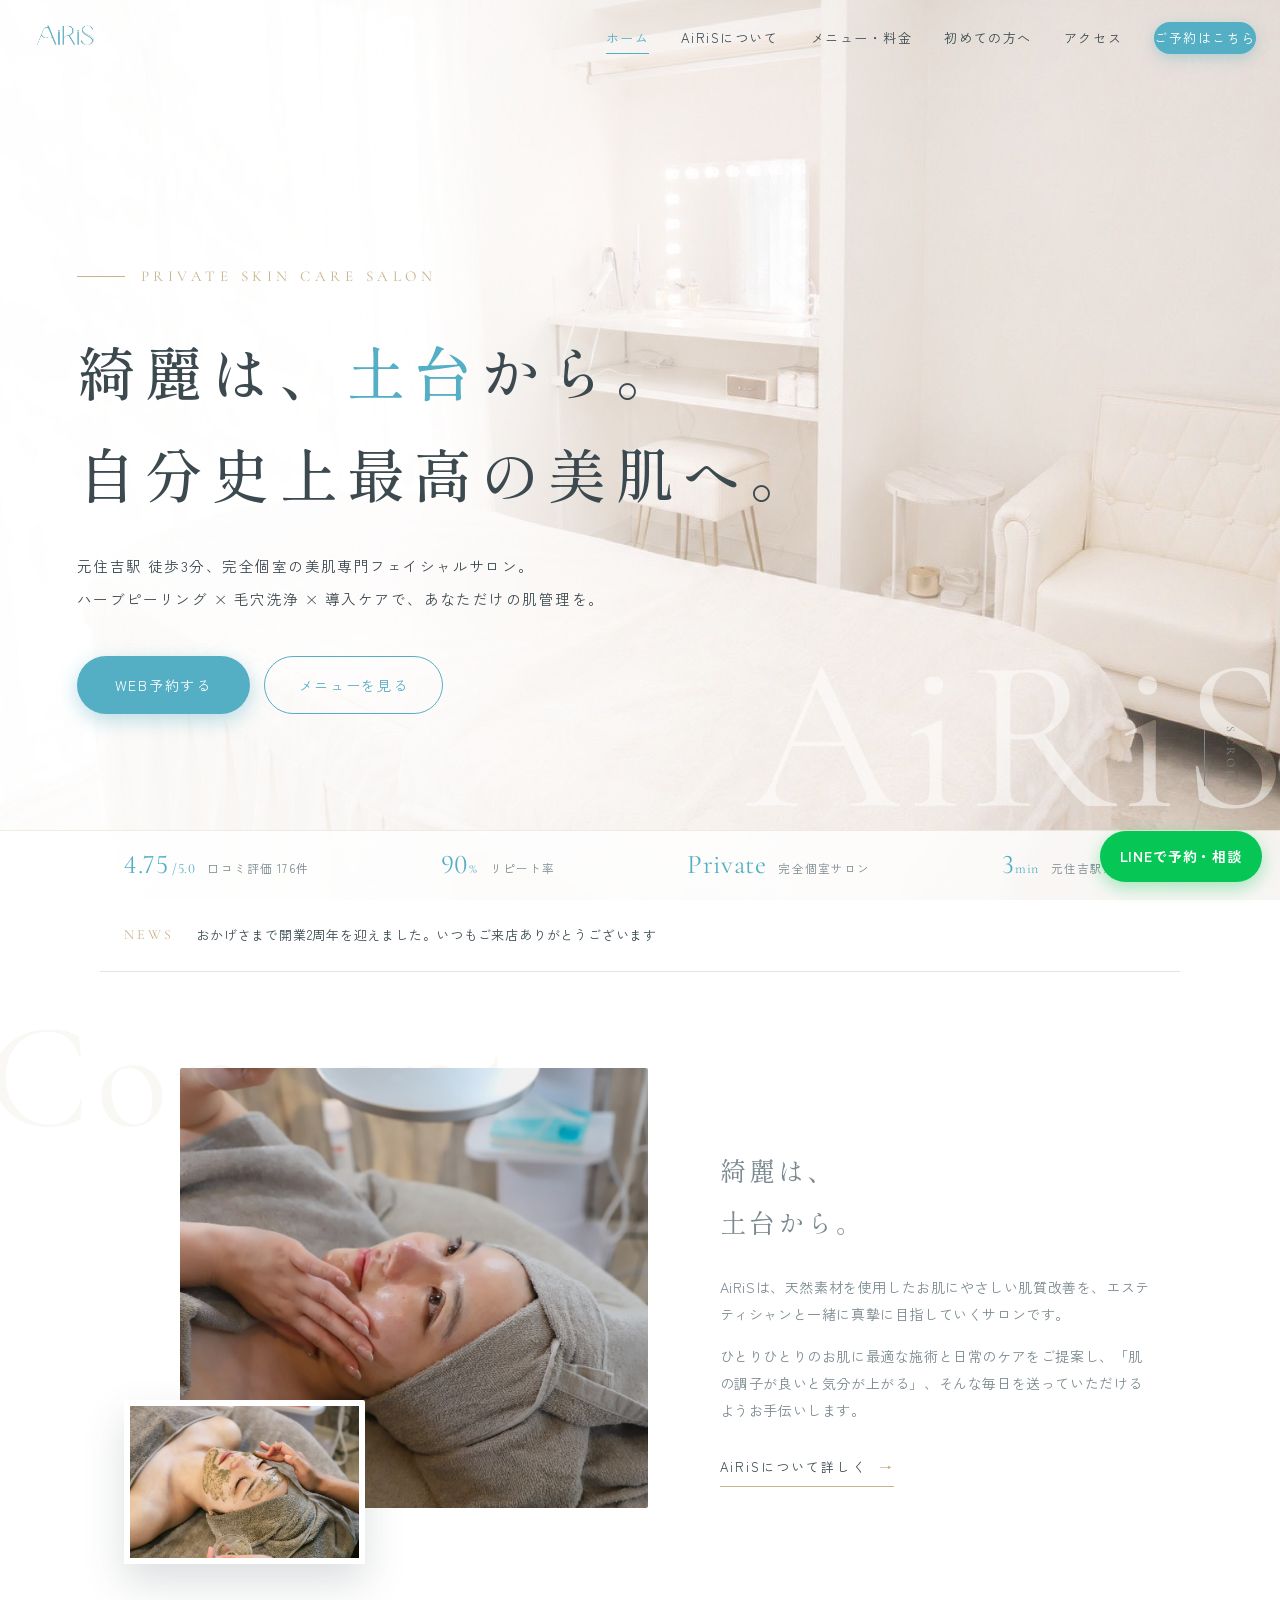
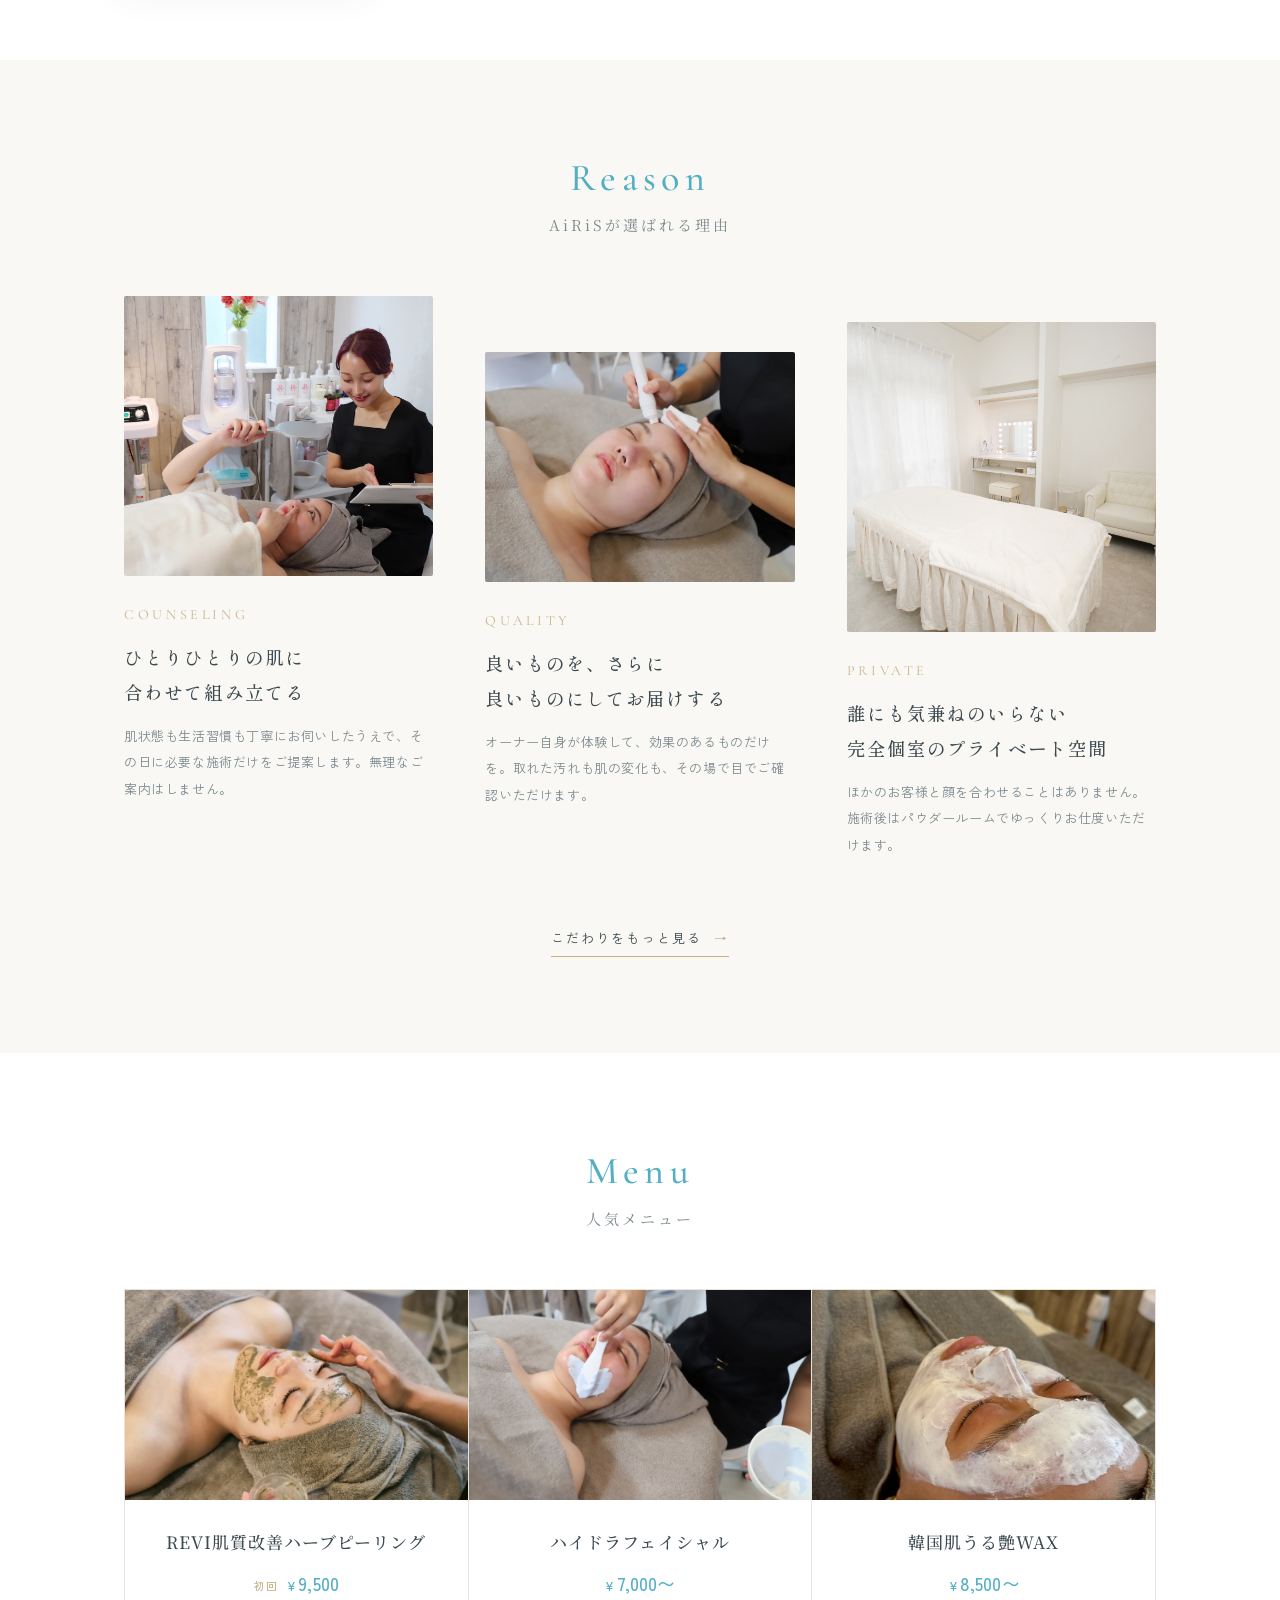
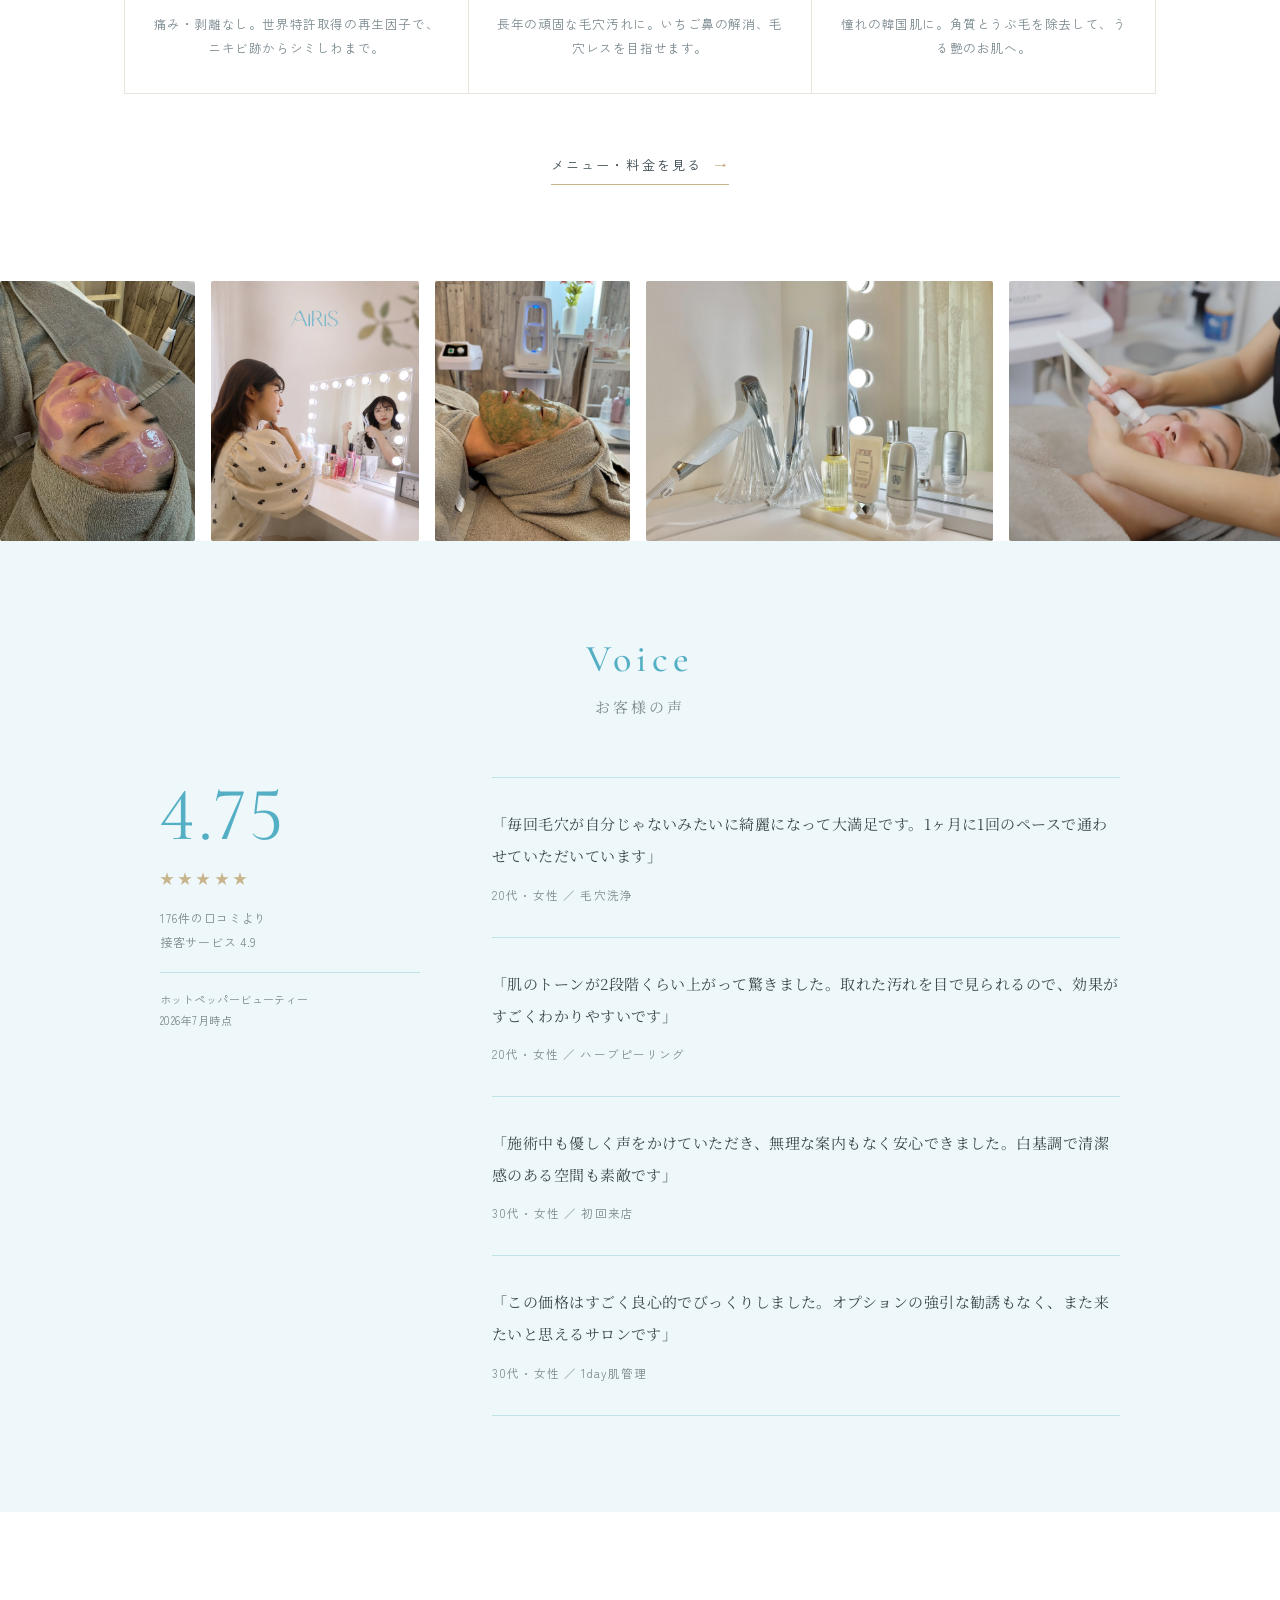
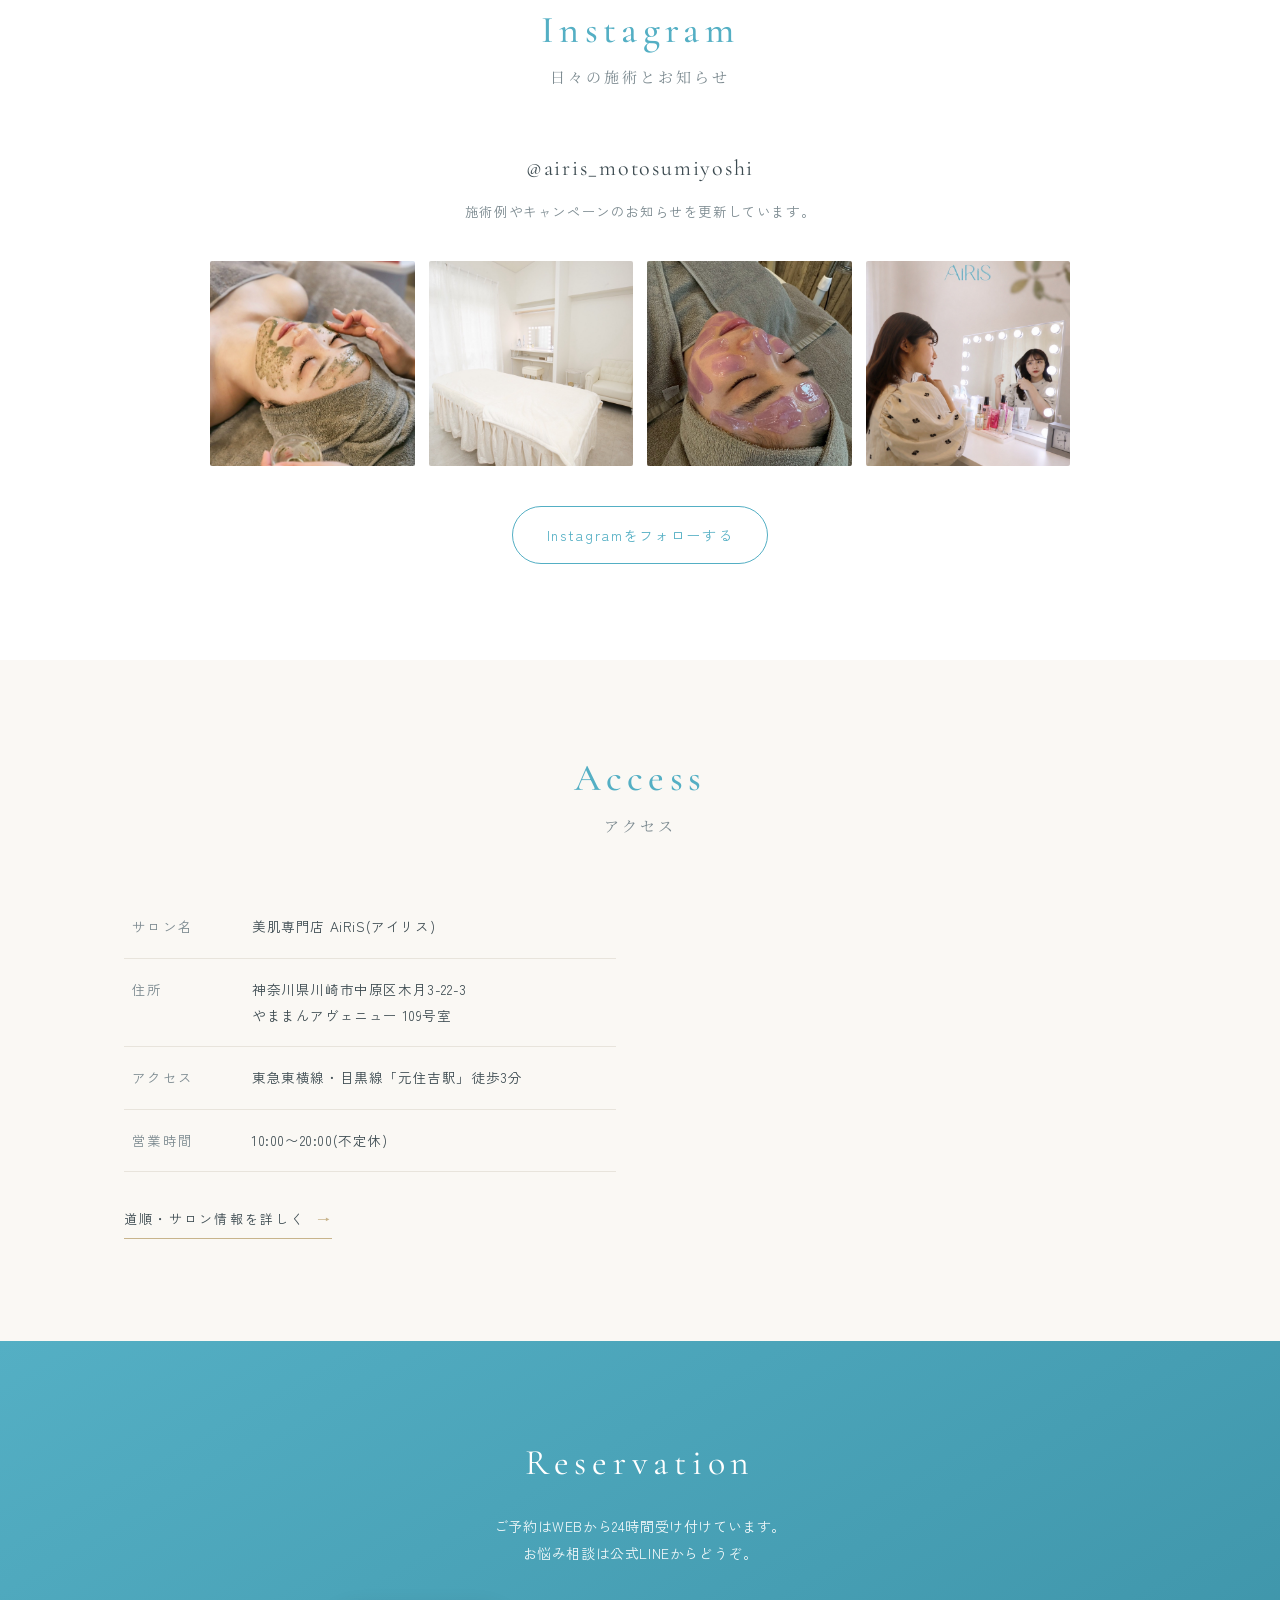
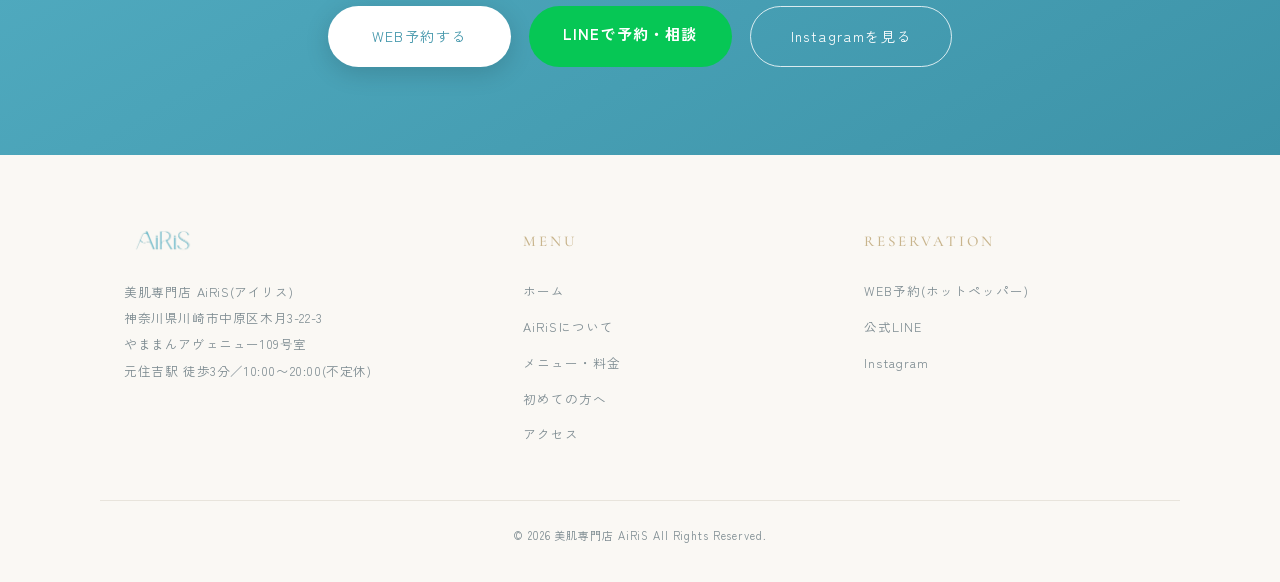
==== index.html @ 49a3a528 "スマホ表示を見やすく調整、Instagram導線とオーナー名を修正 - 悩み別メニューを開閉式にし、メニューページを9854→8130pxに短縮 - 施術の流れ・選ばれる理由を写真左＋文章右の横並びに" ====
<!DOCTYPE html>
<html lang="ja">
<head>
<meta charset="UTF-8">
<meta name="viewport" content="width=device-width, initial-scale=1.0">
<title>美肌専門店 AiRiS｜元住吉駅徒歩3分・完全個室のフェイシャルエステ</title>
<meta name="description" content="元住吉駅徒歩3分、完全個室の美肌専門フェイシャルエステサロンAiRiS(アイリス)。REVIハーブピーリング・毛穴洗浄・水光ピールで、自分史上最高の美肌へ。綺麗は土台から、天然素材でお肌にやさしい肌質改善を。">
<link rel="preconnect" href="https://fonts.googleapis.com">
<link rel="preconnect" href="https://fonts.gstatic.com" crossorigin>
<link href="https://fonts.googleapis.com/css2?family=Cormorant+Garamond:ital,wght@0,400;0,500;0,600;1,400&family=Noto+Serif+JP:wght@400;500;600&family=Shippori+Mincho+B1:wght@400;500;600&family=Zen+Kaku+Gothic+New:wght@400;500;700&display=swap" rel="stylesheet">
<link rel="stylesheet" href="assets/css/style.css">
<style>
/* ---------- トップ専用: ファーストビュー ---------- */
.hero{
  position:relative;height:100svh;min-height:640px;overflow:hidden;
  display:flex;align-items:center;padding:0;
}
.hero-bg{position:absolute;inset:0;z-index:-2;}
.hero-bg img{
  width:100%;height:100%;object-fit:cover;object-position:center 40%;
  animation:heroZoom 18s ease-out forwards;
}
@keyframes heroZoom{from{transform:scale(1.12);}to{transform:scale(1);}}
.hero-veil{
  position:absolute;inset:0;z-index:-1;
  background:linear-gradient(100deg,
    rgba(255,255,255,.94) 0%,
    rgba(255,255,255,.82) 34%,
    rgba(255,255,255,.35) 62%,
    rgba(255,255,255,.05) 100%);
}
.hero-watermark{
  position:absolute;right:-1%;bottom:6%;z-index:0;
  font-family:'Cormorant Garamond',serif;
  font-size:clamp(120px,17vw,250px);line-height:1;
  color:#fff;opacity:.5;letter-spacing:.02em;pointer-events:none;
  mix-blend-mode:overlay;
}
.hero-inner{
  position:relative;z-index:1;
  max-width:1280px;width:100%;margin:0 auto;padding:76px 6% 0;
}
.hero-label{
  display:flex;align-items:center;gap:16px;
  font-family:'Cormorant Garamond',serif;
  font-size:15px;letter-spacing:.3em;color:var(--gold);
  margin-bottom:30px;
}
.hero-label::before{content:"";width:48px;height:1px;background:var(--gold);}
.hero-catch{
  font-family:'Shippori Mincho B1',serif;
  font-size:clamp(34px,4.6vw,60px);
  font-weight:500;line-height:1.72;letter-spacing:.14em;
  color:var(--ink);
}
.sp-br{display:none;}
.sp-only{display:none;}
.hero-catch .accent{color:var(--primary);}
.hero-sub{
  margin-top:26px;font-size:14.5px;color:var(--ink);
  line-height:2.3;letter-spacing:.1em;
}
.hero-cta{margin-top:40px;display:flex;gap:14px;flex-wrap:wrap;}
.hero-foot{
  position:absolute;left:0;right:0;bottom:0;z-index:2;
  background:rgba(255,255,255,.82);backdrop-filter:blur(10px);
  border-top:1px solid rgba(200,180,140,.25);
}
.hero-foot-inner{
  max-width:1080px;margin:0 auto;padding:20px 24px;
  display:flex;justify-content:space-between;gap:12px;flex-wrap:wrap;
}
.hero-foot .item{display:flex;align-items:baseline;gap:12px;}
.hero-foot .num{
  font-family:'Cormorant Garamond',serif;
  font-size:27px;color:var(--primary);line-height:1;
  font-variant-numeric:lining-nums;font-feature-settings:"lnum" 1;
}
.hero-foot .num small{font-size:14px;}
.hero-foot .label{font-size:11.5px;color:var(--ink-light);letter-spacing:.1em;}
.scroll-sign{
  position:absolute;right:38px;bottom:110px;z-index:2;
  display:flex;flex-direction:column;align-items:center;gap:14px;
  font-family:'Cormorant Garamond',serif;font-size:12px;letter-spacing:.3em;
  color:var(--ink-light);writing-mode:vertical-rl;
}
.scroll-sign::after{
  content:"";width:1px;height:56px;background:var(--ink-light);
  animation:scrollLine 2s ease-in-out infinite;transform-origin:top;
}
@keyframes scrollLine{0%{transform:scaleY(0);}45%{transform:scaleY(1);}100%{transform:scaleY(1);opacity:0;}}

/* ---------- ニュース帯 ---------- */
.news-bar{padding:0;background:var(--white);}
.news-bar .inner{
  max-width:1080px;margin:0 auto;padding:22px 24px;
  display:flex;align-items:center;gap:22px;
  border-bottom:1px solid var(--line);
}
.news-bar .tag{
  font-family:'Cormorant Garamond',serif;
  color:var(--gold);letter-spacing:.22em;font-size:14px;white-space:nowrap;
}
.news-bar a{font-size:13px;color:var(--ink);letter-spacing:.06em;}
.news-bar a:hover{color:var(--primary);}

/* ---------- コンセプトダイジェスト ---------- */
.concept-top{background:var(--white);position:relative;overflow:hidden;}
.concept-top::before{
  content:"Concept";
  font-family:'Cormorant Garamond',serif;
  position:absolute;left:-1%;top:30px;font-size:150px;line-height:1;
  color:var(--cream);z-index:0;letter-spacing:.04em;
}
.concept-grid{
  position:relative;z-index:1;
  display:grid;grid-template-columns:6fr 5fr;gap:72px;align-items:center;
}
.concept-imgs{position:relative;padding:0 0 56px 56px;}
.concept-imgs .img-main{border-radius:2px;overflow:hidden;}
.concept-imgs .img-main img{width:100%;height:440px;object-fit:cover;}
.concept-imgs .img-sub{
  position:absolute;left:0;bottom:0;width:46%;
  border:6px solid #fff;border-radius:2px;overflow:hidden;
  box-shadow:0 18px 40px rgba(60,74,80,.18);
}
.concept-copy .lead{
  font-family:'Shippori Mincho B1',serif;
  font-size:26px;line-height:2;letter-spacing:.12em;margin-bottom:26px;
}
.concept-copy p{color:var(--ink-light);font-size:14px;margin-bottom:16px;}
.concept-copy .more-link{margin-top:16px;}

/* ---------- 選ばれる理由 — 3枚並びをやめ、高さをずらした紙面に ---------- */
.reason-top{background:var(--cream);}
.reason-cols{display:grid;grid-template-columns:repeat(3,1fr);gap:52px;align-items:start;}
.reason-col:nth-child(2){margin-top:56px;}
.reason-col:nth-child(3){margin-top:26px;}
.reason-col .ph{overflow:hidden;border-radius:2px;margin-bottom:26px;}
.reason-col .ph img{width:100%;height:280px;object-fit:cover;transition:transform .9s;}
.reason-col:nth-child(2) .ph img{height:230px;}
.reason-col:nth-child(3) .ph img{height:310px;}
.reason-col:hover .ph img{transform:scale(1.05);}
.reason-col .no{
  font-family:'Cormorant Garamond',serif;
  font-size:14px;letter-spacing:.26em;color:var(--gold);display:block;margin-bottom:12px;
}
.reason-col h3{
  font-family:'Shippori Mincho B1',serif;
  font-size:18.5px;font-weight:500;letter-spacing:.06em;line-height:1.85;margin-bottom:14px;
}
.reason-col p{font-size:13px;color:var(--ink-light);line-height:2.05;}
.reason-more{text-align:center;margin-top:64px;}

/* ---------- メニューダイジェスト ---------- */
.menu-top{background:var(--white);}
.menu-cols{display:grid;grid-template-columns:repeat(3,1fr);gap:1px;background:var(--line);border:1px solid var(--line);}
.menu-col{background:#fff;padding:0 0 34px;text-align:center;transition:background .4s;}
.menu-col:hover{background:var(--cream);}
.menu-col .ph{height:210px;overflow:hidden;margin-bottom:26px;}
.menu-col .ph img{width:100%;height:100%;object-fit:cover;transition:transform .8s;}
.menu-col:hover .ph img{transform:scale(1.05);}
.menu-col h3{
  font-family:'Noto Serif JP',serif;font-size:17px;font-weight:500;letter-spacing:.06em;
}
/* 価格は等幅数字の本文書体で。Cormorantは数字が古典様式で読みにくい */
.menu-col .price{
  font-family:'Zen Kaku Gothic New',sans-serif;
  font-variant-numeric:tabular-nums;font-feature-settings:"tnum" 1;
  color:var(--primary);font-size:18px;font-weight:500;
  letter-spacing:.01em;margin:7px 0 12px;
}
.menu-col .price .yen{font-size:.7em;margin-right:1px;}
.menu-col .price .tag{
  font-family:'Zen Kaku Gothic New',sans-serif;
  font-size:10.5px;color:var(--gold);letter-spacing:.12em;
  margin-right:8px;vertical-align:1px;
}
.menu-col p{font-size:12.5px;color:var(--ink-light);padding:0 26px;line-height:1.9;}
.menu-more{text-align:center;margin-top:56px;}

/* ---------- お客様の声 — カードを並べず、評価と声を一体の紙面に ---------- */
.voice{background:var(--primary-pale);}
.voice-inner{
  max-width:960px;margin:0 auto;
  display:grid;grid-template-columns:260px 1fr;gap:72px;align-items:start;
}
.voice-score{position:sticky;top:110px;}
.voice-score .num{
  font-family:'Cormorant Garamond',serif;
  font-variant-numeric:lining-nums;font-feature-settings:"lnum" 1;
  font-size:76px;line-height:1;color:var(--primary);letter-spacing:.02em;
}
.voice-score .stars{color:var(--gold);font-size:14px;letter-spacing:.3em;margin:12px 0 14px;}
.voice-score .cnt{font-size:12px;color:var(--ink-light);line-height:2;letter-spacing:.06em;}
.voice-score .src{
  font-size:11px;color:var(--ink-light);margin-top:18px;padding-top:16px;
  border-top:1px solid rgba(84,175,196,.3);letter-spacing:.04em;line-height:1.9;
}
.voice-list{border-top:1px solid rgba(84,175,196,.28);}
.voice-item{padding:30px 0;border-bottom:1px solid rgba(84,175,196,.28);}
.voice-item p{
  font-family:'Noto Serif JP',serif;
  font-size:15px;line-height:2.15;letter-spacing:.03em;
}
.voice-item p::before{content:"「";}
.voice-item p::after{content:"」";}
.voice-item .who{
  margin-top:12px;font-size:11.5px;color:var(--ink-light);letter-spacing:.1em;
}

/* ---------- Instagram ---------- */
.insta{background:var(--white);text-align:center;}
.insta .handle{
  font-family:'Cormorant Garamond',serif;
  font-size:22px;letter-spacing:.08em;color:var(--ink);margin-bottom:10px;
}
.insta p{font-size:13.5px;color:var(--ink-light);margin-bottom:36px;}
.insta-grid{
  display:grid;grid-template-columns:repeat(4,1fr);gap:14px;
  max-width:860px;margin:0 auto 40px;
}
.insta-grid a{overflow:hidden;border-radius:2px;display:block;}
.insta-grid img{width:100%;aspect-ratio:1;object-fit:cover;transition:transform .6s,opacity .4s;}
.insta-grid a:hover img{transform:scale(1.06);opacity:.85;}

/* ---------- アクセス簡易 ---------- */
.access-top{background:var(--cream);}
.access-grid{display:grid;grid-template-columns:1fr 1fr;gap:48px;align-items:stretch;}
.access-map{min-height:340px;border-radius:2px;overflow:hidden;}
.access-map iframe{width:100%;height:100%;border:0;min-height:340px;}

@media(max-width:900px){
  .hero{min-height:600px;}
  .hero-inner{padding:90px 22px 0;}
  .sp-br{display:inline;}
  .sp-only{display:inline;}
  .pc-only{display:none;}
  .hero-label{
    font-size:10px;letter-spacing:.18em;gap:10px;margin-bottom:22px;
  }
  .hero-label::before{width:26px;}
  .hero-catch{font-size:26px;letter-spacing:.07em;line-height:1.9;}
  .hero-sub{font-size:12.5px;line-height:2.05;margin-top:20px;letter-spacing:.02em;}
  .hero-cta{margin-top:30px;gap:10px;}
  .hero-cta .btn-main,.hero-cta .btn-ghost{padding:13px 24px;font-size:12.5px;}
  .hero-watermark{font-size:86px;bottom:15%;opacity:.34;}
  .scroll-sign{display:none;}
  /* 実績バーは2×2グリッドで整列させる */
  .hero-foot-inner{
    display:grid;grid-template-columns:1fr 1fr;gap:10px 12px;padding:16px 22px;
  }
  .hero-foot .item{gap:8px;}
  .hero-foot .num{font-size:19px;}
  .hero-foot .num small{font-size:11px;}
  .hero-foot .label{font-size:10px;letter-spacing:.06em;}
  .news-bar .inner{padding:18px 22px;gap:14px;flex-wrap:wrap;}
  .news-bar .tag{font-size:12px;letter-spacing:.16em;}
  .news-bar a{font-size:12.5px;line-height:1.9;}
  .concept-top::before{font-size:96px;top:14px;}
  .concept-grid{grid-template-columns:1fr;gap:26px;}
  .concept-imgs{padding:0 0 30px 30px;}
  .concept-imgs .img-main img{height:50vw;min-height:195px;}
  .concept-copy .lead{font-size:22px;line-height:1.9;margin-bottom:16px;}
  .concept-copy .lead br{display:none;}
  /* 選ばれる理由は写真を左に添えた横並びにして、3つを一望できるようにする */
  .reason-cols{grid-template-columns:1fr;gap:22px;}
  .reason-col:nth-child(2),.reason-col:nth-child(3){margin-top:0;}
  .reason-col{
    display:grid;grid-template-columns:120px 1fr;
    column-gap:16px;row-gap:0;align-items:start;
  }
  .reason-col .ph{grid-column:1;grid-row:1 / span 3;margin-bottom:0;}
  .reason-col .no{grid-column:2;grid-row:1;margin-bottom:6px;font-size:12px;}
  .reason-col h3{grid-column:2;grid-row:2;font-size:16.5px;line-height:1.7;margin-bottom:8px;}
  .reason-col h3 br{display:none;}
  .reason-col p{grid-column:2;grid-row:3;font-size:12.5px;line-height:1.9;}
  .reason-col .ph img,
  .reason-col:nth-child(2) .ph img,
  .reason-col:nth-child(3) .ph img{height:150px;min-height:0;}
  .reason-more{margin-top:32px;}
  /* 口コミ — 評価を上に置き、声を下に流す */
  .voice-inner{grid-template-columns:1fr;gap:22px;}
  .voice-score{position:static;display:flex;align-items:baseline;gap:16px;flex-wrap:wrap;}
  .voice-score .num{font-size:52px;}
  .voice-score .stars{margin:0;font-size:12px;letter-spacing:.24em;}
  .voice-score .cnt{font-size:11.5px;line-height:1.9;}
  .voice-score .cnt br{display:none;}
  .voice-score .src{
    border-top:none;padding-top:0;margin-top:0;width:100%;font-size:10.5px;
  }
  .voice-score .src br{display:none;}
  .voice-item{padding:18px 0;}
  .voice-item p{font-size:13.5px;line-height:1.9;}
  /* メニューは横スワイプで3枚見せる */
  .menu-cols{
    display:flex;gap:12px;background:none;border:none;
    overflow-x:auto;scroll-snap-type:x mandatory;
    padding-bottom:8px;margin:0 -22px;padding-left:22px;padding-right:22px;
    -webkit-overflow-scrolling:touch;
  }
  .menu-cols::-webkit-scrollbar{display:none;}
  .menu-col{
    flex:0 0 76%;scroll-snap-align:center;
    border:1px solid var(--line);padding-bottom:28px;
  }
  .menu-col .ph{height:180px;margin-bottom:20px;}
  .menu-col p{padding:0 20px;}
  .menu-more{margin-top:40px;}
  .insta-grid{grid-template-columns:repeat(2,1fr);gap:10px;}
  .insta .handle{font-size:18px;}
  .insta p{font-size:12.5px;margin-bottom:28px;}
  .voice-item{padding:30px 24px;}
  .voice-item p{font-size:13px;}
  .access-grid{grid-template-columns:1fr;gap:32px;}
  .access-map,.access-map iframe{min-height:280px;}
}

/* ---------- イントロアニメーション(水滴×波紋・初回のみ) ---------- */
#airis-intro{
  position:fixed;inset:0;z-index:9999;
  display:grid;place-items:center;overflow:hidden;
  background:radial-gradient(circle at 50% 42%,
    #ffffff 0%, #fbfdfe 45%, #eef7f9 78%, #e4f2f5 100%);
  animation:airisIntroOut .6s ease 2.45s forwards;
}
#airis-intro > *{grid-area:1/1;}
@keyframes airisIntroOut{
  to{opacity:0;visibility:hidden;pointer-events:none;}
}

/* 一滴の水(上から落下→着水でつぶれて消える) */
.airis-drop{
  width:20px;height:24px;border-radius:50%;
  background:radial-gradient(circle at 34% 28%,
    rgba(255,255,255,.95) 0%, rgba(196,231,238,.95) 30%,
    rgba(84,175,196,.85) 68%, rgba(61,147,168,.95) 100%);
  box-shadow:0 4px 14px rgba(84,175,196,.35),
    inset 0 -3px 5px rgba(255,255,255,.45),
    inset 2px 3px 4px rgba(255,255,255,.6);
  animation:
    airisDropFall .7s cubic-bezier(.5,.05,.75,.4) .15s both,
    airisDropLand .22s ease-out .85s forwards;
}
@keyframes airisDropFall{
  from{transform:translateY(-46vh) scale(.72,1.28);opacity:0;}
  18%{opacity:1;}
  to{transform:translateY(0) scale(.9,1.08);opacity:1;}
}
@keyframes airisDropLand{
  from{transform:translateY(0) scale(.9,1.08);opacity:1;}
  to{transform:translateY(3px) scale(2,.22);opacity:0;}
}

/* 着水の瞬間の光 */
.airis-splash{
  width:110px;height:42px;border-radius:50%;
  background:radial-gradient(closest-side,
    rgba(255,255,255,.95) 0%, rgba(140,205,219,.55) 45%, rgba(84,175,196,0) 75%);
  opacity:0;
  animation:airisSplash .6s ease-out .85s both;
}
@keyframes airisSplash{
  0%{transform:scale(.25);opacity:0;}
  12%{opacity:.95;}
  100%{transform:scale(1.9);opacity:0;}
}

/* 波紋(同心円が時間差で外側へ) */
.airis-ripple{
  width:min(74vmin,540px);height:min(74vmin,540px);
  border-radius:50%;border:1.5px solid rgba(84,175,196,.55);
  opacity:0;
  animation:airisRipple 1.5s cubic-bezier(.16,.84,.44,1) .85s both;
}
.airis-ripple.r2{animation-delay:1.02s;border-color:rgba(84,175,196,.35);}
.airis-ripple.r3{animation-delay:1.2s;border-color:rgba(200,180,140,.5);}
.airis-ripple.r4{animation-delay:1.38s;border-color:rgba(84,175,196,.25);animation-duration:1.4s;}
@keyframes airisRipple{
  0%{transform:scale(.05);opacity:0;}
  8%{opacity:.9;}
  100%{transform:scale(1);opacity:0;}
}

/* ロゴのフェードイン */
.airis-intro-logo{
  width:clamp(150px,20vw,200px);height:auto;
  opacity:0;
  animation:airisLogoIn .85s ease-out 1.35s both;
}
@keyframes airisLogoIn{
  from{opacity:0;transform:translateY(10px) scale(.97);filter:blur(6px);}
  to{opacity:1;transform:translateY(0) scale(1);filter:blur(0);}
}

@media(max-width:900px){
  .airis-intro-logo{width:148px;}
  .airis-ripple{width:min(84vmin,420px);height:min(84vmin,420px);}
}

/* モーション低減設定のユーザーにはイントロを出さない */

</style>
</head>
<body>

<!-- イントロアニメーション(初回のみ・sessionStorageで制御) -->
<div id="airis-intro" aria-hidden="true">
  <span class="airis-drop"></span>
  <span class="airis-splash"></span>
  <span class="airis-ripple r1"></span>
  <span class="airis-ripple r2"></span>
  <span class="airis-ripple r3"></span>
  <span class="airis-ripple r4"></span>
  <img class="airis-intro-logo" src="assets/img/logo.png" alt="">
</div>
<script>
/* 2回目以降は描画前に即非表示(チラつき防止のため同期実行) */
(function(){
  try{
    if(sessionStorage.getItem('airis_intro_done')){
      document.getElementById('airis-intro').style.display='none';
    } else {
      sessionStorage.setItem('airis_intro_done','1');
    }
  }catch(e){}
})();
</script>

<header id="header" class="transparent">
  <div class="header-inner">
    <a href="index.html" class="header-logo"><img src="assets/img/logo.png" alt="美肌専門店 AiRiS"></a>
    <nav class="pc-nav">
      <a href="index.html" class="current">ホーム</a>
      <a href="about.html">AiRiSについて</a>
      <a href="menu.html">メニュー・料金</a>
      <a href="guide.html">初めての方へ</a>
      <a href="access.html">アクセス</a>
      <a class="btn-reserve" href="https://beauty.hotpepper.jp/kr/slnH000710350/" target="_blank" rel="noopener">ご予約はこちら</a>
    </nav>
    <button class="menu-toggle" id="menuToggle" aria-label="メニュー">
      <span></span><span></span><span></span>
    </button>
  </div>
</header>
<nav class="sp-nav" id="spNav">
  <a href="index.html">ホーム</a>
  <a href="about.html">AiRiSについて</a>
  <a href="menu.html">メニュー・料金</a>
  <a href="guide.html">初めての方へ</a>
  <a href="access.html">アクセス</a>
  <a href="https://beauty.hotpepper.jp/kr/slnH000710350/" target="_blank" rel="noopener">ご予約はこちら</a>
</nav>

<!-- ファーストビュー -->
<div class="hero">
  <div class="hero-bg"><img src="assets/img/hero_room.jpg" alt="AiRiSの完全個室の施術ルーム"></div>
  <div class="hero-veil"></div>
  <div class="hero-watermark">AiRiS</div>
  <div class="hero-inner">
    <div class="hero-label">PRIVATE SKIN CARE SALON</div>
    <h1 class="hero-catch">綺麗は、<span class="accent">土台</span>から。<br>自分史上最高の美肌へ。</h1>
    <p class="hero-sub">
      <span class="pc-only">元住吉駅 徒歩3分、完全個室の美肌専門フェイシャルサロン。<br>
      ハーブピーリング × 毛穴洗浄 × 導入ケアで、あなただけの肌管理を。</span>
      <span class="sp-only">元住吉駅 徒歩3分、完全個室の<br>美肌専門フェイシャルサロン。<br>
      あなただけの、オーダーメイド肌管理を。</span>
    </p>
    <div class="hero-cta">
      <a class="btn-main" href="https://beauty.hotpepper.jp/kr/slnH000710350/" target="_blank" rel="noopener">WEB予約する</a>
      <a class="btn-ghost" href="menu.html">メニューを見る</a>
    </div>
  </div>
  <div class="scroll-sign">SCROLL</div>
  <div class="hero-foot">
    <div class="hero-foot-inner">
      <div class="item"><span class="num">4.75<small> /5.0</small></span><span class="label">口コミ評価 176件</span></div>
      <div class="item"><span class="num">90<small>%</small></span><span class="label">リピート率</span></div>
      <div class="item"><span class="num en">Private</span><span class="label">完全個室サロン</span></div>
      <div class="item"><span class="num">3<small>min</small></span><span class="label">元住吉駅から徒歩</span></div>
    </div>
  </div>
</div>

<!-- ニュース帯 -->
<div class="news-bar">
  <div class="inner fade">
    <span class="tag">NEWS</span>
    <a href="https://beauty.hotpepper.jp/kr/slnH000710350/" target="_blank" rel="noopener">おかげさまで開業2周年を迎えました。いつもご来店ありがとうございます</a>
  </div>
</div>

<!-- コンセプト -->
<section class="concept-top" id="concept">
  <div class="wrap">
    <div class="concept-grid">
      <div class="concept-imgs fade">
        <div class="img-main"><img src="assets/img/hand_care.jpg" alt="丁寧なフェイシャルトリートメント"></div>
        <div class="img-sub"><img src="assets/img/herb_peeling.jpg" alt="ハーブピーリング施術"></div>
      </div>
      <div class="concept-copy fade">
        <p class="lead">綺麗は、<br>土台から。</p>
        <p>AiRiSは、天然素材を使用したお肌にやさしい肌質改善を、エステティシャンと一緒に真摯に目指していくサロンです。</p>
        <p>ひとりひとりのお肌に最適な施術と日常のケアをご提案し、「肌の調子が良いと気分が上がる」、そんな毎日を送っていただけるようお手伝いします。</p>
        <a class="more-link" href="about.html">AiRiSについて詳しく</a>
      </div>
    </div>
  </div>
</section>

<!-- 選ばれる理由 -->
<section class="reason-top">
  <div class="wrap">
    <div class="sec-head fade">
      <div class="en-title">Reason</div>
      <div class="ja-title">AiRiSが選ばれる理由</div>
    </div>
    <div class="reason-cols">
      <div class="reason-col fade">
        <div class="ph"><img src="assets/img/counseling.jpg" alt="丁寧なカウンセリング"></div>
        <span class="no">COUNSELING</span>
        <h3>ひとりひとりの肌に<br>合わせて組み立てる</h3>
        <p>肌状態も生活習慣も丁寧にお伺いしたうえで、その日に必要な施術だけをご提案します。無理なご案内はしません。</p>
      </div>
      <div class="reason-col fade">
        <div class="ph"><img src="assets/img/poration.jpg" alt="結果にこだわる施術"></div>
        <span class="no">QUALITY</span>
        <h3>良いものを、さらに<br>良いものにしてお届けする</h3>
        <p>オーナー自身が体験して、効果のあるものだけを。取れた汚れも肌の変化も、その場で目でご確認いただけます。</p>
      </div>
      <div class="reason-col fade">
        <div class="ph"><img src="assets/img/room_wide.jpg" alt="白基調の完全個室"></div>
        <span class="no">PRIVATE</span>
        <h3>誰にも気兼ねのいらない<br>完全個室のプライベート空間</h3>
        <p>ほかのお客様と顔を合わせることはありません。施術後はパウダールームでゆっくりお仕度いただけます。</p>
      </div>
    </div>
    <div class="reason-more fade"><a class="more-link" href="about.html">こだわりをもっと見る</a></div>
  </div>
</section>

<!-- メニューダイジェスト -->
<section class="menu-top">
  <div class="wrap">
    <div class="sec-head fade">
      <div class="en-title">Menu</div>
      <div class="ja-title">人気メニュー</div>
    </div>
    <div class="menu-cols fade">
      <a class="menu-col" href="menu.html">
        <div class="ph"><img src="assets/img/herb_peeling.jpg" alt="REVIハーブピーリング"></div>
        <h3>REVI肌質改善ハーブピーリング</h3>
        <div class="price"><span class="tag">初回</span><span class="yen">¥</span>9,500</div>
        <p>痛み・剥離なし。世界特許取得の再生因子で、ニキビ跡からシミしわまで。</p>
      </a>
      <a class="menu-col" href="menu.html">
        <div class="ph"><img src="assets/img/cleansing.jpg" alt="3STEP毛穴洗浄"></div>
        <h3>ハイドラフェイシャル</h3>
        <div class="price"><span class="yen">¥</span>7,000〜</div>
        <p>長年の頑固な毛穴汚れに。いちご鼻の解消、毛穴レスを目指せます。</p>
      </a>
      <a class="menu-col" href="menu.html">
        <div class="ph"><img src="assets/img/mask_white.jpg" alt="韓国肌うる艶WAX"></div>
        <h3>韓国肌うる艶WAX</h3>
        <div class="price"><span class="yen">¥</span>8,500〜</div>
        <p>憧れの韓国肌に。角質とうぶ毛を除去して、うる艶のお肌へ。</p>
      </a>
    </div>
    <div class="menu-more fade"><a class="more-link" href="menu.html">メニュー・料金を見る</a></div>
  </div>
</section>

<!-- ギャラリーマーキー -->
<div class="marquee" aria-hidden="true">
  <div class="marquee-track">
    <img src="assets/img/pack_pink.jpg" alt="">
    <img src="assets/img/dresser.jpg" alt="">
    <img src="assets/img/herb_side.jpg" alt="">
    <img src="assets/img/powder_room.jpg" alt="">
    <img src="assets/img/plasma.jpg" alt="">
    <img src="assets/img/revi.jpg" alt="">
    <img src="assets/img/mask_white.jpg" alt="">
    <img src="assets/img/room_wide2.jpg" alt="">
    <img src="assets/img/pack_pink.jpg" alt="">
    <img src="assets/img/dresser.jpg" alt="">
    <img src="assets/img/herb_side.jpg" alt="">
    <img src="assets/img/powder_room.jpg" alt="">
    <img src="assets/img/plasma.jpg" alt="">
    <img src="assets/img/revi.jpg" alt="">
    <img src="assets/img/mask_white.jpg" alt="">
    <img src="assets/img/room_wide2.jpg" alt="">
  </div>
</div>

<!-- お客様の声 -->
<section class="voice" id="voice">
  <div class="wrap">
    <div class="sec-head fade">
      <div class="en-title">Voice</div>
      <div class="ja-title">お客様の声</div>
    </div>
    <div class="voice-inner">
      <div class="voice-score fade">
        <div class="num">4.75</div>
        <div class="stars">★★★★★</div>
        <div class="cnt">176件の口コミより<br>接客サービス 4.9</div>
        <div class="src">ホットペッパービューティー<br>2026年7月時点</div>
      </div>
      <div class="voice-list">
        <div class="voice-item fade">
          <p>毎回毛穴が自分じゃないみたいに綺麗になって大満足です。1ヶ月に1回のペースで通わせていただいています</p>
          <div class="who">20代・女性 ／ 毛穴洗浄</div>
        </div>
        <div class="voice-item fade">
          <p>肌のトーンが2段階くらい上がって驚きました。取れた汚れを目で見られるので、効果がすごくわかりやすいです</p>
          <div class="who">20代・女性 ／ ハーブピーリング</div>
        </div>
        <div class="voice-item fade">
          <p>施術中も優しく声をかけていただき、無理な案内もなく安心できました。白基調で清潔感のある空間も素敵です</p>
          <div class="who">30代・女性 ／ 初回来店</div>
        </div>
        <div class="voice-item fade">
          <p>この価格はすごく良心的でびっくりしました。オプションの強引な勧誘もなく、また来たいと思えるサロンです</p>
          <div class="who">30代・女性 ／ 1day肌管理</div>
        </div>
      </div>
    </div>
  </div>
</section>

<!-- Instagram -->
<section class="insta">
  <div class="wrap fade">
    <div class="sec-head">
      <div class="en-title">Instagram</div>
      <div class="ja-title">日々の施術とお知らせ</div>
    </div>
    <div class="handle">@airis_motosumiyoshi</div>
    <p>施術例やキャンペーンのお知らせを更新しています。</p>
    <div class="insta-grid">
      <a href="https://www.instagram.com/airis_motosumiyoshi/" target="_blank" rel="noopener"><img src="assets/img/herb_peeling.jpg" alt="Instagram投稿"></a>
      <a href="https://www.instagram.com/airis_motosumiyoshi/" target="_blank" rel="noopener"><img src="assets/img/room_wide2.jpg" alt="Instagram投稿"></a>
      <a href="https://www.instagram.com/airis_motosumiyoshi/" target="_blank" rel="noopener"><img src="assets/img/pack_pink.jpg" alt="Instagram投稿"></a>
      <a href="https://www.instagram.com/airis_motosumiyoshi/" target="_blank" rel="noopener"><img src="assets/img/dresser.jpg" alt="Instagram投稿"></a>
    </div>
    <a class="btn-ghost" href="https://www.instagram.com/airis_motosumiyoshi/" target="_blank" rel="noopener">Instagramをフォローする</a>
  </div>
</section>

<!-- アクセス簡易 -->
<section class="access-top" id="access">
  <div class="wrap">
    <div class="sec-head fade">
      <div class="en-title">Access</div>
      <div class="ja-title">アクセス</div>
    </div>
    <div class="access-grid">
      <div class="fade">
        <table class="info-table">
          <tr><th>サロン名</th><td>美肌専門店 AiRiS(アイリス)</td></tr>
          <tr><th>住所</th><td>神奈川県川崎市中原区木月3-22-3<br>やままんアヴェニュー 109号室</td></tr>
          <tr><th>アクセス</th><td>東急東横線・目黒線「元住吉駅」徒歩3分</td></tr>
          <tr><th>営業時間</th><td>10:00〜20:00(不定休)</td></tr>
        </table>
        <div style="margin-top:32px;"><a class="more-link" href="access.html">道順・サロン情報を詳しく</a></div>
      </div>
      <div class="access-map fade">
        <iframe src="https://maps.google.com/maps?q=%E7%A5%9E%E5%A5%88%E5%B7%9D%E7%9C%8C%E5%B7%9D%E5%B4%8E%E5%B8%82%E4%B8%AD%E5%8E%9F%E5%8C%BA%E6%9C%A8%E6%9C%883-22-3&z=16&output=embed" loading="lazy" title="AiRiSの地図"></iframe>
      </div>
    </div>
  </div>
</section>

<!-- CTA -->
<section class="cta">
  <div class="wrap fade">
    <div class="en-title">Reservation</div>
    <p>ご予約はWEBから24時間受け付けています。<br>お悩み相談は公式LINEからどうぞ。</p>
    <div class="cta-buttons">
      <a class="btn-white" href="https://beauty.hotpepper.jp/kr/slnH000710350/" target="_blank" rel="noopener">WEB予約する</a>
      <a class="btn-line" href="https://lin.ee/OLIGNB0" target="_blank" rel="noopener">LINEで予約・相談</a>
      <a class="btn-outline-white" href="https://www.instagram.com/airis_motosumiyoshi/" target="_blank" rel="noopener">Instagramを見る</a>
    </div>
  </div>
</section>

<footer>
  <div class="footer-grid">
    <div class="footer-brand">
      <img src="assets/img/logo.png" alt="AiRiS">
      <p>美肌専門店 AiRiS(アイリス)<br>
      神奈川県川崎市中原区木月3-22-3<br>やままんアヴェニュー109号室<br>
      元住吉駅 徒歩3分／10:00〜20:00(不定休)</p>
    </div>
    <div class="footer-col">
      <h4>MENU</h4>
      <a href="index.html">ホーム</a>
      <a href="about.html">AiRiSについて</a>
      <a href="menu.html">メニュー・料金</a>
      <a href="guide.html">初めての方へ</a>
      <a href="access.html">アクセス</a>
    </div>
    <div class="footer-col">
      <h4>RESERVATION</h4>
      <a href="https://beauty.hotpepper.jp/kr/slnH000710350/" target="_blank" rel="noopener">WEB予約(ホットペッパー)</a>
      <a class="footer-line" href="https://lin.ee/OLIGNB0" target="_blank" rel="noopener">公式LINE</a>
      <a href="https://www.instagram.com/airis_motosumiyoshi/" target="_blank" rel="noopener">Instagram</a>
    </div>
  </div>
  <div class="footer-bottom">&copy; 2026 美肌専門店 AiRiS All Rights Reserved.</div>
</footer>

<script>
/* ---------- イントロアニメーション制御(初回のみ) ---------- */
(function(){
  var intro = document.getElementById('airis-intro');
  if(!intro) return;

  var done = false;
  try{ done = !!sessionStorage.getItem('airis_intro_done'); }catch(e){}
  var reduced = false;

  /* 2回目以降・モーション低減設定時は即ファーストビューを表示 */
  if(done || reduced){
    intro.style.display = 'none';
  }else{
    /* アニメーション(約3秒)終了後にオーバーレイを完全に除去 */
    setTimeout(function(){ intro.style.display = 'none'; }, 3200);
  }
  try{ sessionStorage.setItem('airis_intro_done','1'); }catch(e){}
})();
</script>
<script src="assets/js/main.js"></script>
  <a class="line-float" href="https://lin.ee/OLIGNB0" target="_blank" rel="noopener">LINEで予約・相談</a>
</body>
</html>
---- assets/css/style.css ----
/* ============================================================
   美肌専門店 AiRiS — 共通スタイル
   ============================================================ */
:root{
  --primary:#54afc4;
  --primary-dark:#3d93a8;
  --primary-pale:#eef7f9;
  --ink:#3c4a50;
  --ink-light:#7c8a90;
  --cream:#faf8f4;
  --white:#ffffff;
  --gold:#c8b48c;
  --line:#e8e4dc;
}
*{margin:0;padding:0;box-sizing:border-box;}
html{scroll-behavior:smooth;scroll-padding-top:80px;}
body{
  font-family:'Zen Kaku Gothic New',sans-serif;
  color:var(--ink);
  background:var(--white);
  line-height:1.9;
  letter-spacing:.04em;
  font-size:15px;
  -webkit-font-smoothing:antialiased;
  overflow-x:hidden;
}
img{max-width:100%;display:block;}
a{text-decoration:none;color:inherit;}
.serif{font-family:'Noto Serif JP',serif;}
.en{font-family:'Cormorant Garamond',serif;}
.display{font-family:'Shippori Mincho B1',serif;}

/* ---------- 共通レイアウト ---------- */
.wrap{max-width:1080px;margin:0 auto;padding:0 24px;}
.wrap-wide{max-width:1280px;margin:0 auto;padding:0 24px;}
section{padding:96px 0;}
.sec-head{text-align:center;margin-bottom:56px;}
.sec-head .en-title{
  font-family:'Cormorant Garamond',serif;
  font-size:38px;font-weight:500;letter-spacing:.14em;
  color:var(--primary);line-height:1.2;
}
.sec-head .ja-title{
  font-family:'Noto Serif JP',serif;
  font-size:15px;color:var(--ink-light);margin-top:10px;letter-spacing:.2em;
}
.sec-head.left{text-align:left;}
.fade{opacity:0;transform:translateY(24px);transition:opacity .9s ease,transform .9s ease;}
.fade.show{opacity:1;transform:none;}
.more-link{
  display:inline-flex;align-items:center;gap:12px;
  font-size:13px;letter-spacing:.16em;color:var(--ink);
  border-bottom:1px solid var(--gold);padding-bottom:6px;
  transition:color .3s,gap .3s;
}
.more-link::after{content:"→";color:var(--gold);transition:transform .3s;}
.more-link:hover{color:var(--primary);}
.more-link:hover::after{transform:translateX(6px);}

/* ---------- ボタン ---------- */
.btn-main{
  display:inline-block;background:var(--primary);color:#fff;
  padding:16px 38px;border-radius:999px;
  font-size:14px;letter-spacing:.12em;
  box-shadow:0 6px 20px rgba(84,175,196,.4);
  transition:transform .3s,background .3s;
}
.btn-main:hover{background:var(--primary-dark);transform:translateY(-2px);}
.btn-ghost{
  display:inline-block;border:1px solid var(--primary);color:var(--primary);
  padding:15px 34px;border-radius:999px;
  font-size:14px;letter-spacing:.12em;transition:background .3s,color .3s;
}
.btn-ghost:hover{background:var(--primary);color:#fff;}
.btn-white{
  display:inline-block;background:#fff;color:var(--primary-dark);
  padding:17px 44px;border-radius:999px;font-size:14px;letter-spacing:.1em;
  transition:transform .3s;box-shadow:0 6px 24px rgba(0,0,0,.15);
}
.btn-white:hover{transform:translateY(-2px);}
.btn-outline-white{
  display:inline-block;border:1px solid rgba(255,255,255,.8);color:#fff;
  padding:16px 40px;border-radius:999px;font-size:14px;letter-spacing:.1em;
  transition:background .3s;
}
.btn-outline-white:hover{background:rgba(255,255,255,.15);}

/* ---------- ヘッダー ---------- */
header{
  position:fixed;top:0;left:0;right:0;z-index:100;
  background:rgba(255,255,255,.92);backdrop-filter:blur(8px);
  border-bottom:1px solid transparent;
  transition:background .4s,border-color .4s;
}
header.scrolled{border-bottom-color:var(--line);}
header.transparent{background:transparent;backdrop-filter:none;}
header.transparent.scrolled{background:rgba(255,255,255,.92);backdrop-filter:blur(8px);}
.header-inner{
  max-width:1280px;margin:0 auto;padding:0 24px;
  display:flex;align-items:center;justify-content:space-between;height:76px;
}
.header-logo img{height:34px;width:auto;}
nav.pc-nav{display:flex;gap:32px;align-items:center;}
nav.pc-nav a{
  font-size:13px;letter-spacing:.12em;color:var(--ink);
  position:relative;padding:4px 0;
}
nav.pc-nav a::after{
  content:"";position:absolute;left:0;bottom:0;width:0;height:1px;
  background:var(--primary);transition:width .3s;
}
nav.pc-nav a:hover{color:var(--primary);}
nav.pc-nav a:hover::after,nav.pc-nav a.current::after{width:100%;}
nav.pc-nav a.current{color:var(--primary);}
.btn-reserve{
  background:var(--primary);color:#fff !important;
  padding:11px 26px;border-radius:999px;
  font-size:13px;letter-spacing:.1em;
  transition:background .3s;
  box-shadow:0 4px 14px rgba(84,175,196,.35);
}
.btn-reserve:hover{background:var(--primary-dark);}
nav.pc-nav a.btn-reserve::after{display:none;}
/* 明るい写真の上でも視認できるよう、白丸の中に線を置く */
.menu-toggle{
  display:none;border:none;cursor:pointer;z-index:110;
  width:44px;height:44px;border-radius:50%;
  background:rgba(255,255,255,.9);
  box-shadow:0 2px 10px rgba(60,74,80,.14);
  align-items:center;justify-content:center;flex-direction:column;gap:5px;
  padding:0;transition:background .3s;
}
.menu-toggle span{display:block;width:19px;height:1.5px;background:var(--ink);transition:.3s;}
.menu-toggle.open span:nth-child(1){transform:translateY(6.5px) rotate(45deg);}
.menu-toggle.open span:nth-child(2){opacity:0;}
.menu-toggle.open span:nth-child(3){transform:translateY(-6.5px) rotate(-45deg);}
.sp-nav{display:none;}

/* ---------- 下層ページヒーロー ---------- */
.page-hero{
  padding:170px 0 84px;
  background:linear-gradient(160deg,var(--cream) 0%,var(--primary-pale) 100%);
  position:relative;overflow:hidden;
}
.page-hero::before{
  content:attr(data-en);
  font-family:'Cormorant Garamond',serif;
  position:absolute;right:-2%;bottom:-38px;
  font-size:200px;line-height:1;color:var(--primary);
  opacity:.07;letter-spacing:.04em;white-space:nowrap;pointer-events:none;
}
.page-hero .en-title{
  font-family:'Cormorant Garamond',serif;
  font-size:52px;font-weight:500;letter-spacing:.1em;color:var(--primary);line-height:1.1;
}
.page-hero .ja-title{
  font-family:'Noto Serif JP',serif;
  font-size:16px;letter-spacing:.24em;color:var(--ink-light);margin-top:14px;
}
.breadcrumb{
  margin-top:34px;font-size:11.5px;color:var(--ink-light);letter-spacing:.08em;
}
.breadcrumb a{color:var(--ink-light);}
.breadcrumb a:hover{color:var(--primary);}
.breadcrumb span{margin:0 8px;color:var(--gold);}

/* ---------- CTA帯(共通) ---------- */
.cta{
  background:linear-gradient(150deg,var(--primary) 0%,var(--primary-dark) 100%);
  text-align:center;color:#fff;padding:88px 0;
}
.cta .en-title{
  font-family:'Cormorant Garamond',serif;font-size:36px;letter-spacing:.16em;margin-bottom:16px;
}
.cta p{font-size:14px;opacity:.92;margin-bottom:40px;}
.cta-buttons{display:flex;gap:18px;justify-content:center;flex-wrap:wrap;}

/* ---------- フッター ---------- */
footer{background:var(--cream);padding:72px 0 36px;}
.footer-grid{
  max-width:1080px;margin:0 auto;padding:0 24px;
  display:grid;grid-template-columns:1.2fr 1fr 1fr;gap:48px;
}
.footer-brand img{height:32px;margin-bottom:20px;}
.footer-brand p{font-size:12.5px;color:var(--ink-light);line-height:2.1;}
.footer-col h4{
  font-family:'Cormorant Garamond',serif;
  font-size:15px;letter-spacing:.2em;color:var(--gold);margin-bottom:18px;font-weight:500;
}
.footer-col a{
  display:block;font-size:12.5px;color:var(--ink-light);
  padding:6px 0;letter-spacing:.08em;
}
.footer-col a:hover{color:var(--primary);}
.footer-bottom{
  max-width:1080px;margin:48px auto 0;padding:24px 24px 0;
  border-top:1px solid var(--line);
  text-align:center;font-size:11px;color:var(--ink-light);letter-spacing:.08em;
}

/* ---------- 汎用パーツ ---------- */
.media-row{
  display:grid;grid-template-columns:1fr 1fr;gap:64px;align-items:center;
  margin-bottom:88px;
}
.media-row:last-child{margin-bottom:0;}
.media-row.reverse .media-img{order:2;}
.media-img{overflow:hidden;border-radius:2px;}
.media-img img{transition:transform .8s ease;width:100%;height:380px;object-fit:cover;}
.media-row:hover .media-img img{transform:scale(1.04);}
.media-body .en-label{
  font-family:'Cormorant Garamond',serif;
  font-size:15px;letter-spacing:.24em;color:var(--gold);
  margin-bottom:14px;display:block;
}
.media-body h3{
  font-family:'Noto Serif JP',serif;
  font-size:24px;font-weight:500;line-height:1.8;letter-spacing:.08em;margin-bottom:20px;
}
.media-body p{color:var(--ink-light);font-size:14px;}

.info-table{width:100%;border-collapse:collapse;}
.info-table th,.info-table td{
  text-align:left;padding:18px 8px;border-bottom:1px solid var(--line);
  font-size:13.5px;font-weight:400;vertical-align:top;
}
.info-table th{width:120px;color:var(--ink-light);letter-spacing:.1em;white-space:nowrap;}

/* ---------- ギャラリーマーキー ---------- */
.marquee{overflow:hidden;padding:0;position:relative;}
.marquee-track{
  display:flex;gap:16px;width:max-content;
  animation:marquee 46s linear infinite;
}
.marquee:hover .marquee-track{animation-play-state:paused;}
.marquee-track img{
  height:260px;width:auto;border-radius:2px;object-fit:cover;
}
@keyframes marquee{
  from{transform:translateX(0);}
  to{transform:translateX(-50%);}
}

/* ---------- レスポンシブ ---------- */
@media(max-width:900px){
  section{padding:50px 0;}
  .wrap,.wrap-wide{padding:0 22px;}
  /* 日本語を文節単位で折り返し、行末に1文字だけ残るのを防ぐ */
  h1,h2,h3,h4,summary,.lead,.ttl,.catch,.hero-catch,.nm{
    word-break:auto-phrase;text-wrap:pretty;
  }
  /* 英字見出しは横幅を超えやすいので縮小 */
  .sec-head{margin-bottom:28px;}
  .sec-head .en-title{font-size:27px;letter-spacing:.1em;}
  .sec-head .ja-title{font-size:13px;letter-spacing:.16em;}
  .cta{padding:46px 0;}
  .cta .en-title{font-size:25px;letter-spacing:.1em;margin-bottom:10px;}
  .cta p{font-size:13px;line-height:1.9;margin-bottom:22px;word-break:auto-phrase;}
  .cta-buttons{flex-direction:column;align-items:center;gap:11px;}
  .cta-buttons a{width:100%;max-width:300px;text-align:center;padding:15px 20px;}
  .page-hero{padding:112px 0 44px;}
  .page-hero .en-title{font-size:36px;}
  .page-hero .ja-title{font-size:14px;letter-spacing:.18em;}
  .page-hero::before{font-size:110px;bottom:-16px;}
  nav.pc-nav{display:none;}
  .menu-toggle{display:flex;}
  .header-inner{height:68px;padding:0 18px;}
  .header-logo img{height:29px;}
  .sp-nav{
    display:block;position:fixed;top:68px;left:0;right:0;z-index:99;
    background:#fff;border-bottom:1px solid var(--line);
    max-height:0;overflow:hidden;transition:max-height .4s ease;
  }
  .sp-nav.open{max-height:480px;}
  .sp-nav a{
    display:block;padding:17px 28px;font-size:14px;letter-spacing:.1em;
    border-top:1px solid var(--cream);
  }
  .media-row{grid-template-columns:1fr;gap:18px;margin-bottom:38px;}
  .media-row.reverse .media-img{order:0;}
  .media-img img{height:44vw;min-height:170px;}
  .media-body h3{font-size:20px;line-height:1.75;margin-bottom:12px;}
  .media-body p{font-size:13.5px;}
  /* 情報テーブルは縦積みにして窮屈さを解消 */
  .info-table th,.info-table td{display:block;width:auto;padding:0;border:none;}
  .info-table th{
    color:var(--gold);font-size:11px;letter-spacing:.16em;
    padding-top:20px;
  }
  .info-table td{padding:6px 0 18px;border-bottom:1px solid var(--line);font-size:13.5px;}
  /* フッターはロゴ+住所を上に、リンク2列を下に置いて縦を圧縮 */
  footer{padding:34px 0 18px;}
  .footer-grid{grid-template-columns:1fr 1fr;gap:20px;padding:0 22px;}
  .footer-brand{grid-column:1 / -1;}
  .footer-brand img{height:26px;margin-bottom:9px;}
  .footer-brand p{font-size:12px;line-height:1.85;}
  .footer-col h4{font-size:12.5px;letter-spacing:.16em;margin-bottom:7px;}
  .footer-col a{font-size:12px;padding:3px 0;}
  .footer-bottom{margin-top:20px;padding-top:13px;font-size:10.5px;}
  .marquee-track{gap:10px;}
  .marquee-track img{height:150px;}
}

/* LINE導線(2026-08-25追加) */
.btn-line{display:inline-block;background:#06C755;color:#fff;padding:14px 34px;border-radius:999px;font-weight:600;letter-spacing:.08em;}
.btn-line:hover{opacity:.85;}
.line-float{position:fixed;right:18px;bottom:18px;z-index:99;background:#06C755;color:#fff;padding:12px 20px;border-radius:999px;font-size:14px;font-weight:600;letter-spacing:.06em;box-shadow:0 6px 18px rgba(6,199,85,.35);}
.line-float:hover{opacity:.9;}
@media(max-width:640px){.line-float{right:12px;bottom:12px;padding:11px 16px;font-size:13px;}}
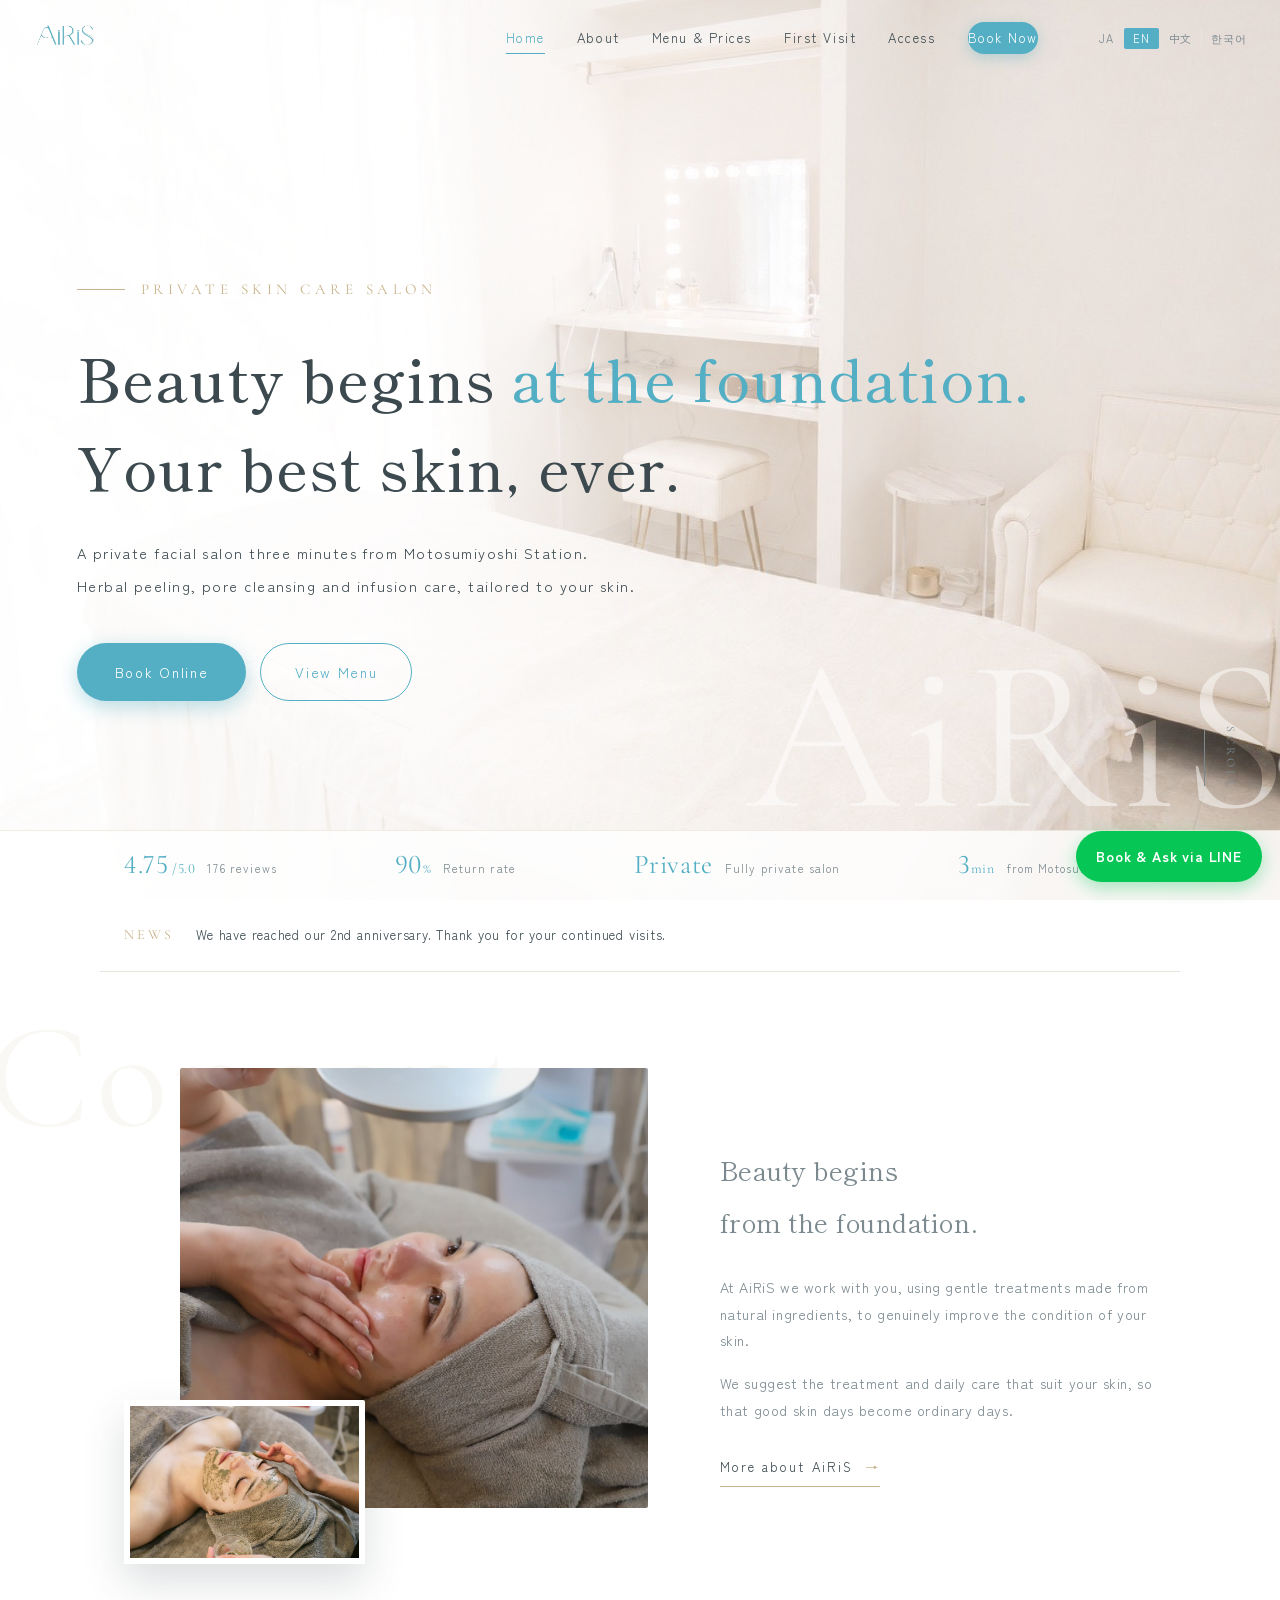
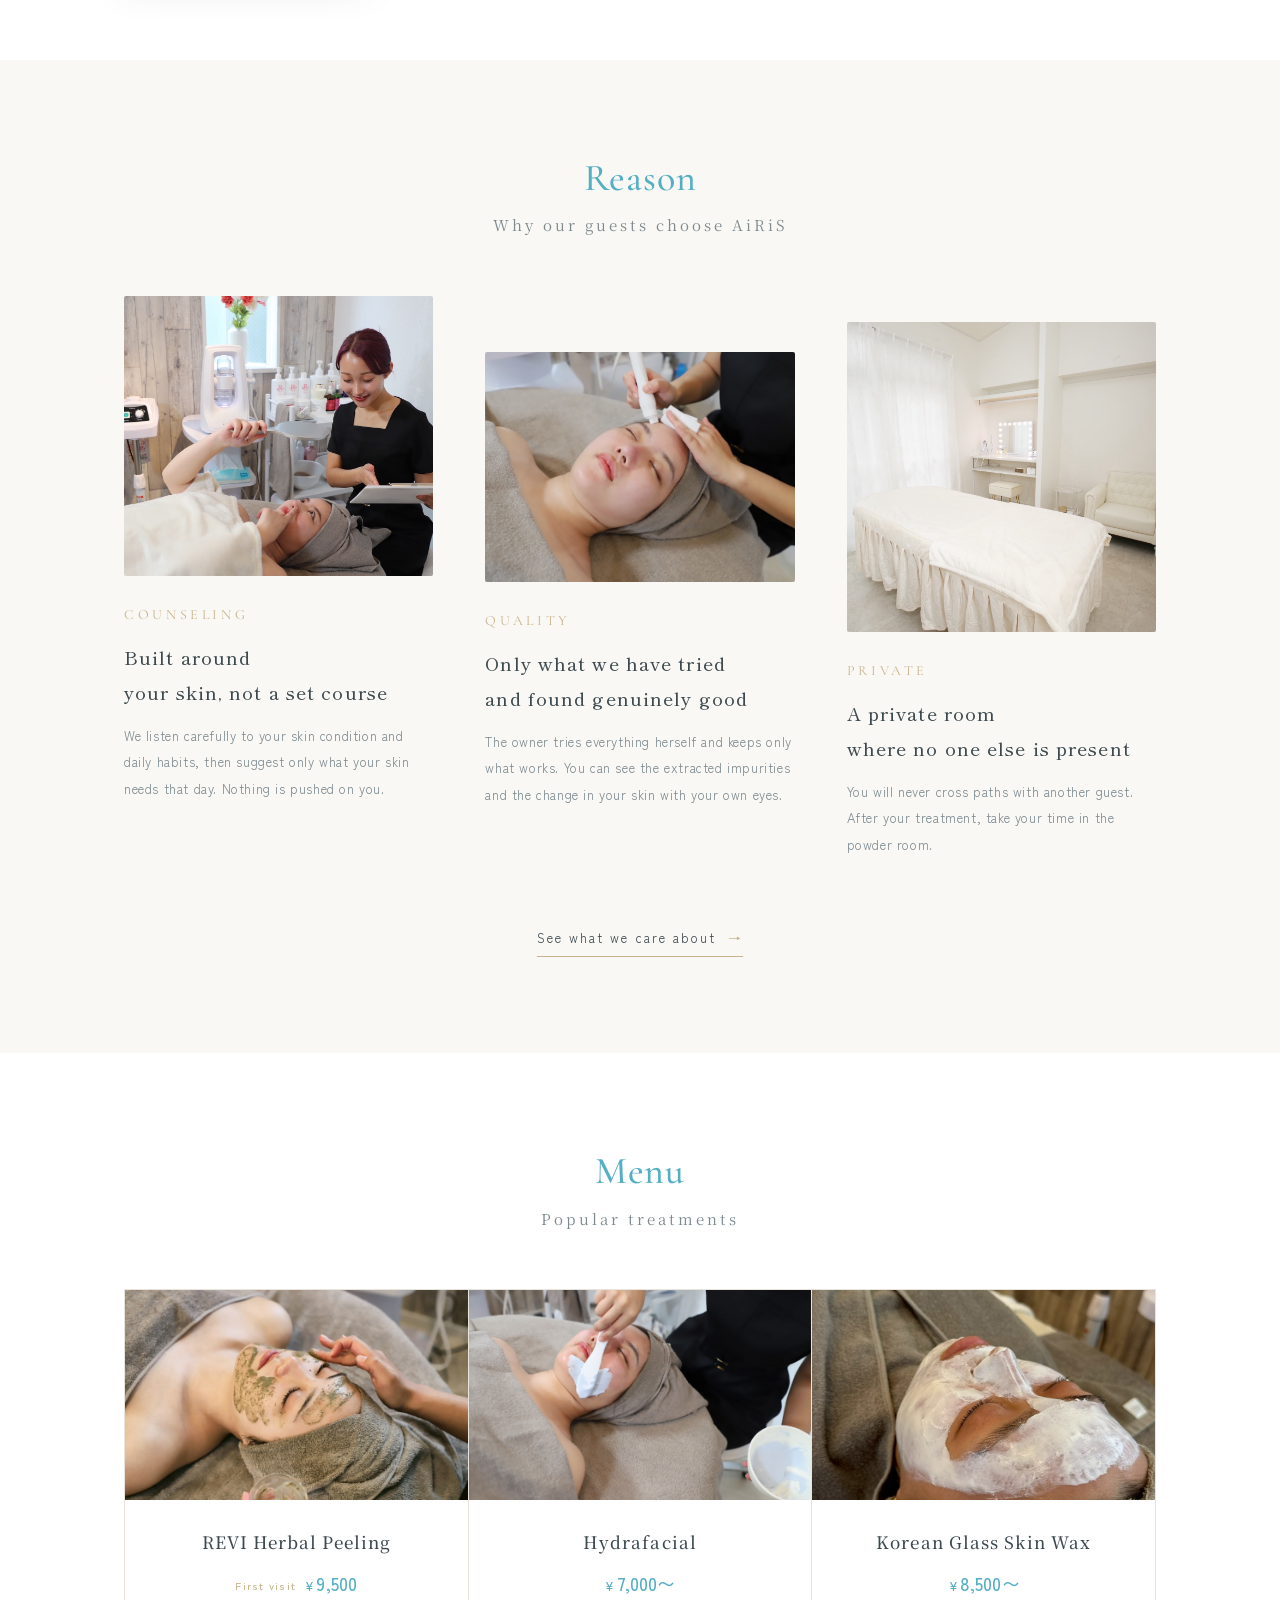
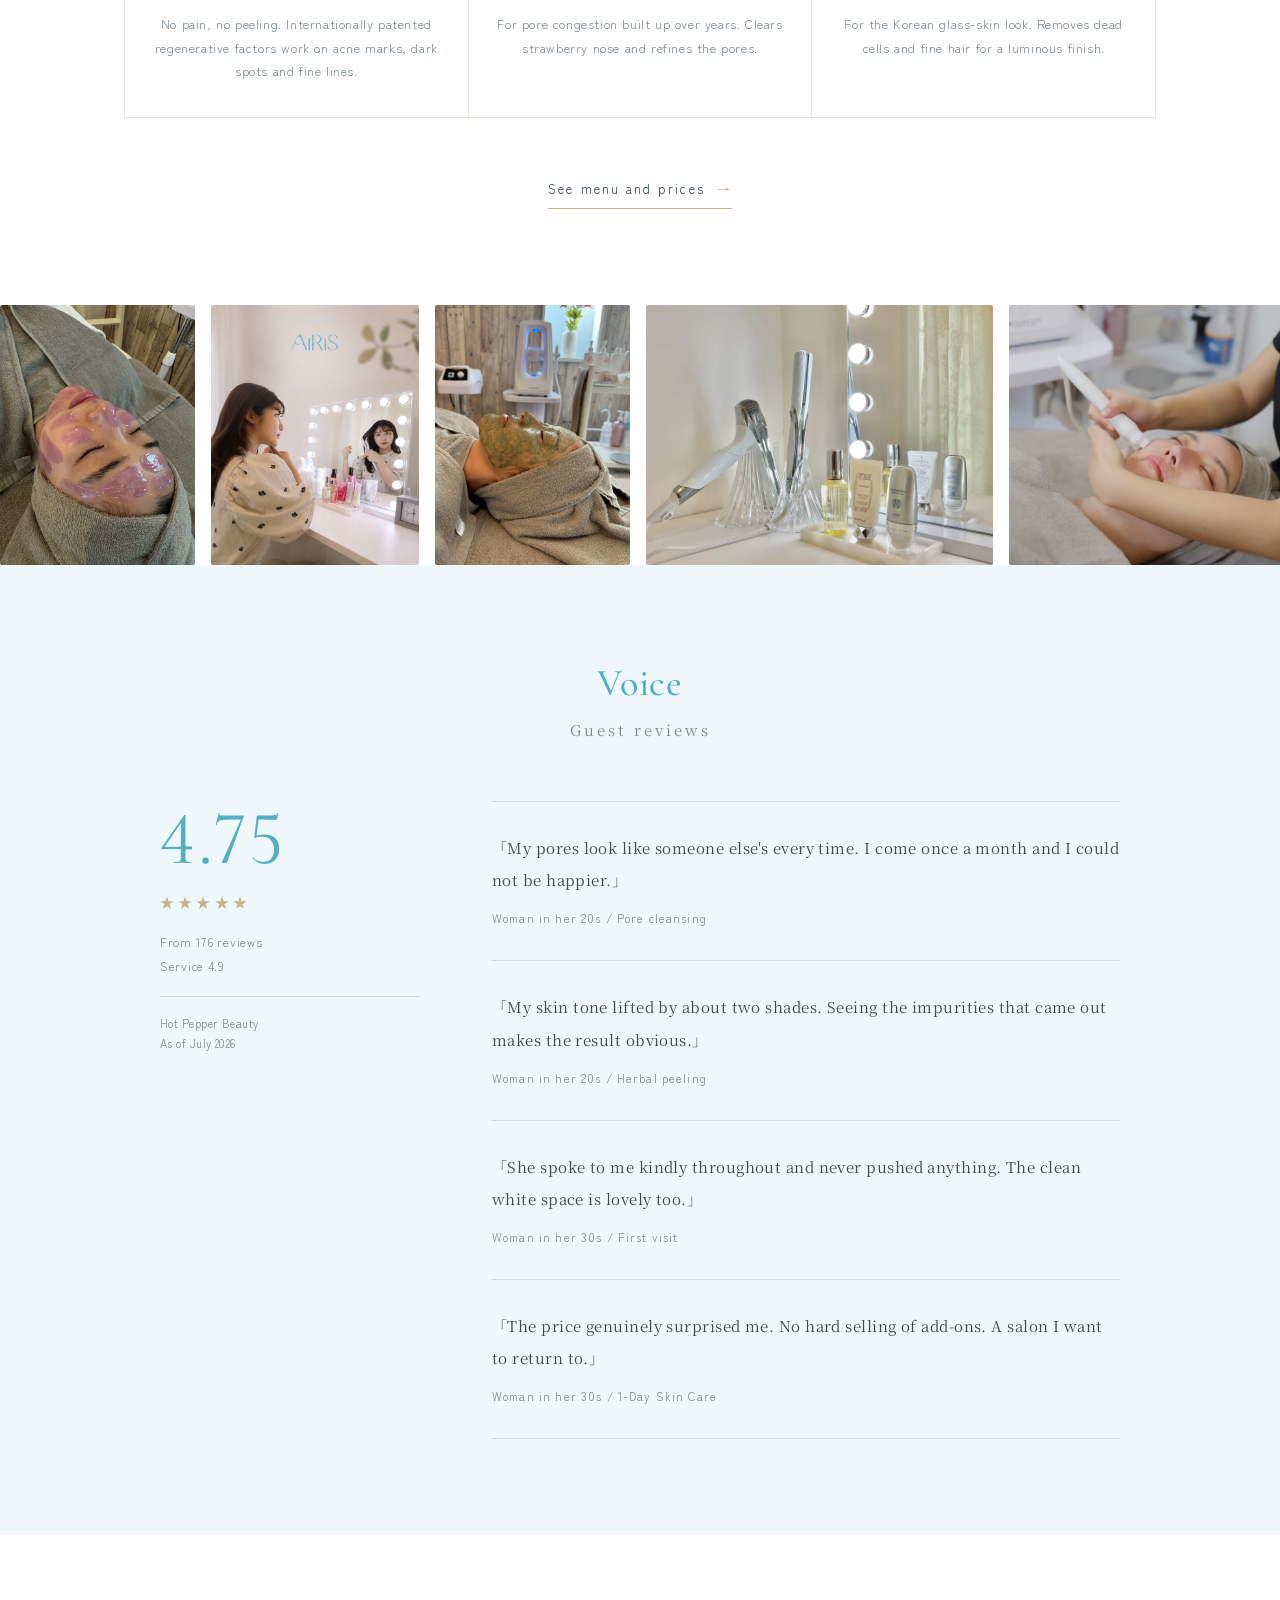
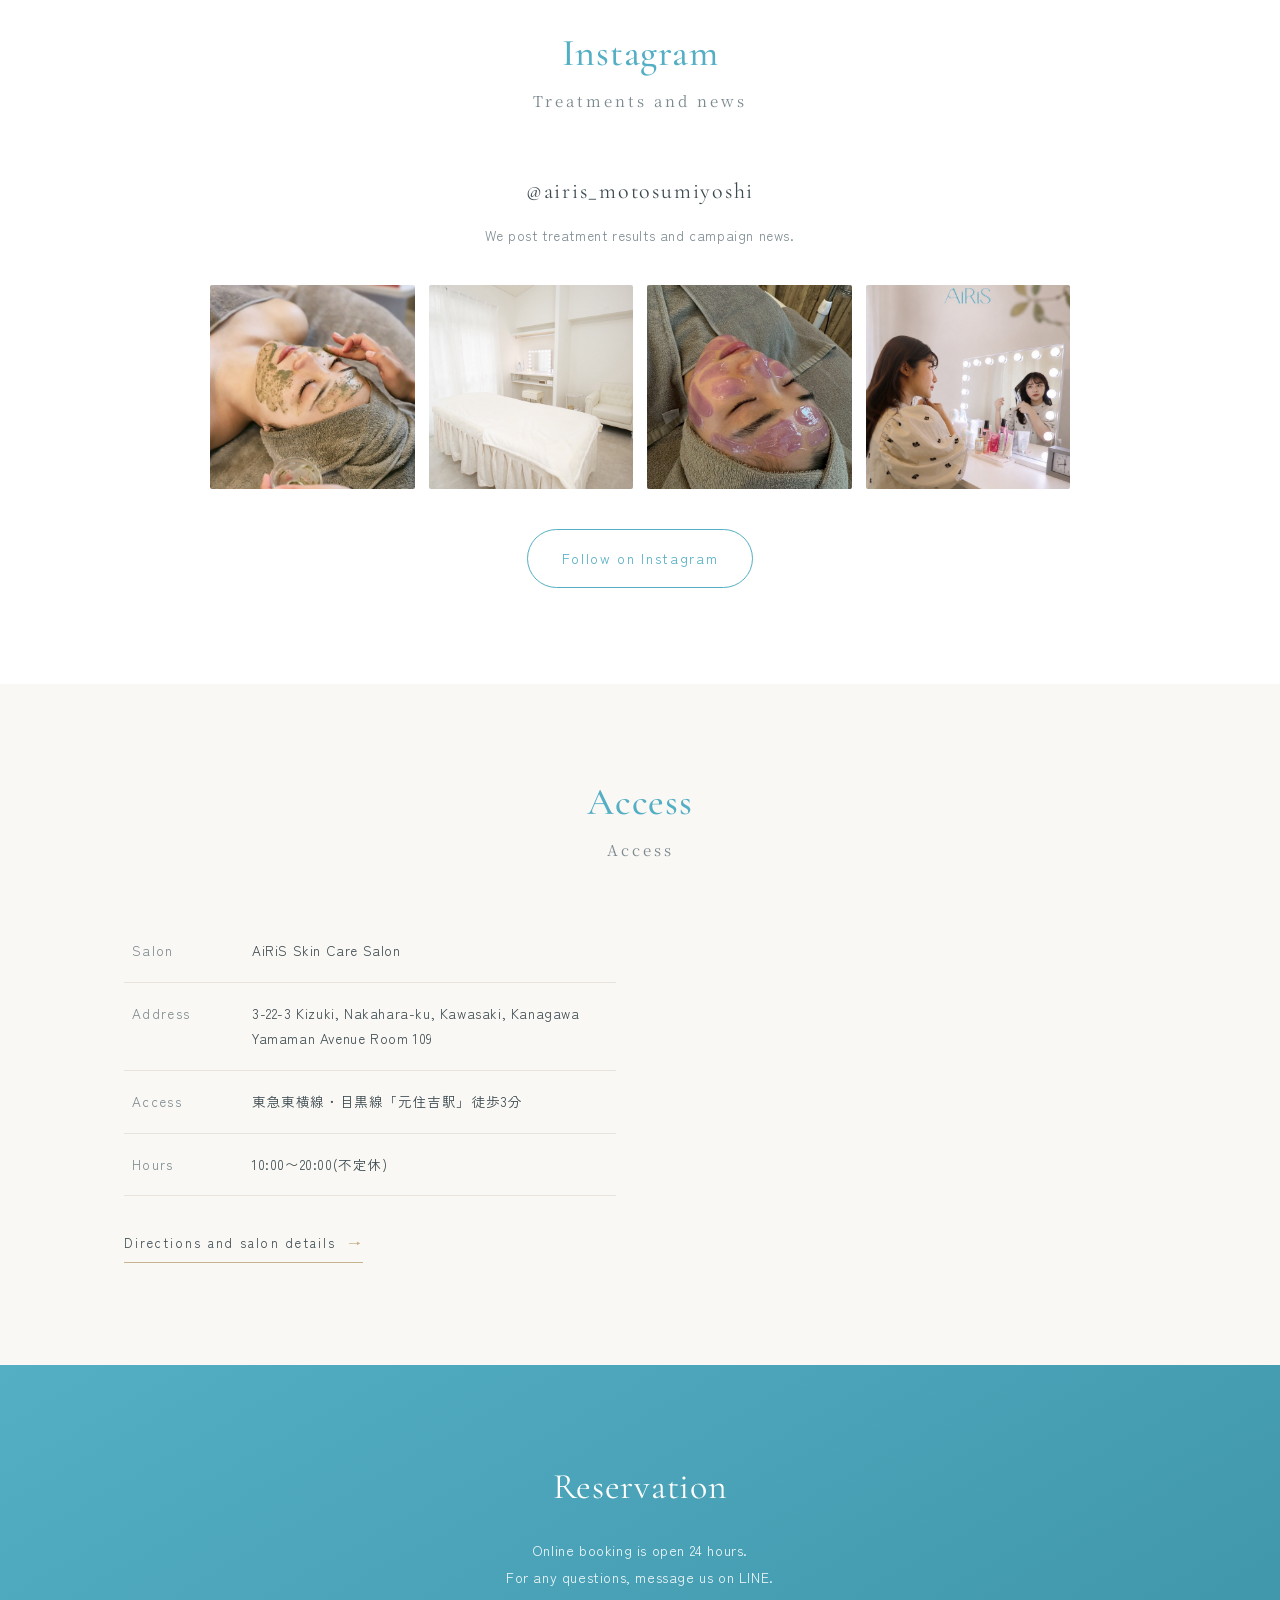
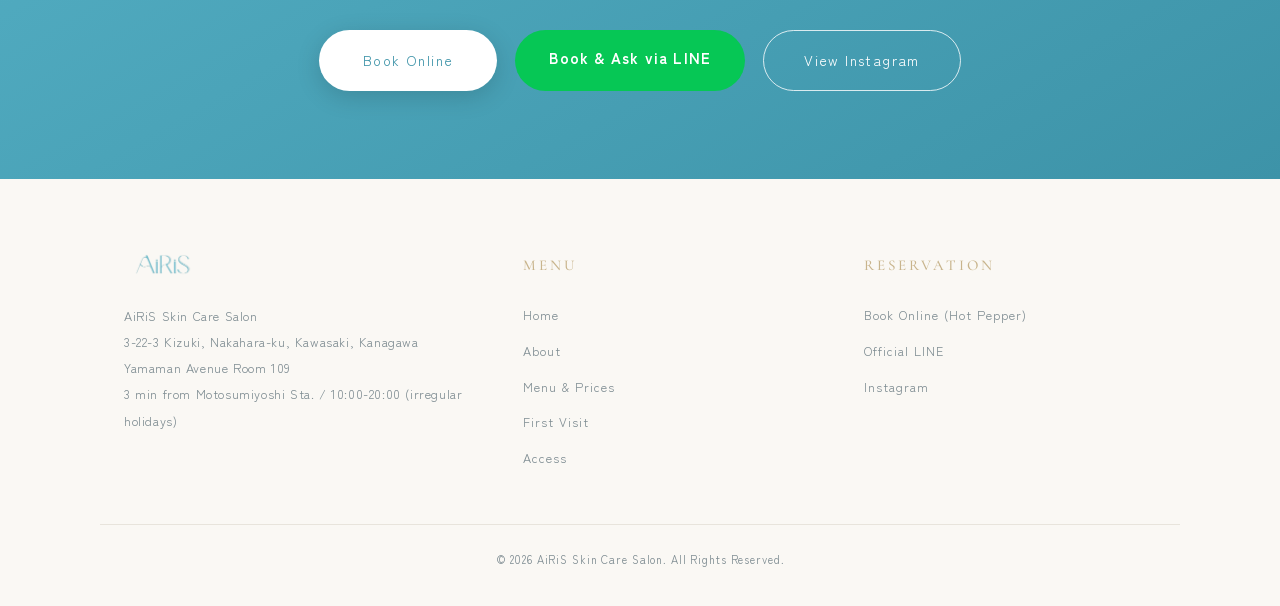
==== commit 0618dff1: "日本語・英語・中国語・韓国語の切替タブを追加 - assets/js/i18n.js を新規追加。日本語の原文をキーにテキストノードを差し替える方式で、   HTMLには読み込みの1行を足すだけ。原稿" ====
--- a/index.html
+++ b/index.html
@@ -731,6 +731,7 @@
 })();
 </script>
 <script src="assets/js/main.js"></script>
+<script src="assets/js/i18n.js"></script>
   <a class="line-float" href="https://lin.ee/OLIGNB0" target="_blank" rel="noopener">LINEで予約・相談</a>
 </body>
 </html>
--- a/assets/css/style.css
+++ b/assets/css/style.css
@@ -301,6 +301,51 @@
   .marquee-track img{height:150px;}
 }
 
+/* 言語切替(2026-09-03追加) */
+.lang-switch{display:flex;align-items:center;gap:1px;margin-left:20px;}
+.lang-switch button{
+  appearance:none;border:none;background:none;cursor:pointer;
+  font-family:'Zen Kaku Gothic New',sans-serif;
+  font-size:11px;letter-spacing:.08em;color:var(--ink-light);
+  padding:5px 9px;line-height:1;border-radius:2px;
+  transition:color .3s, background .3s;
+}
+.lang-switch button + button{box-shadow:-1px 0 0 var(--line);}
+.lang-switch button:hover{color:var(--primary);}
+.lang-switch button.is-active{color:#fff;background:var(--primary);box-shadow:none;}
+.lang-switch button.is-active + button{box-shadow:none;}
+
+/* 韓国語・中国語は明朝系だと字形が崩れるのでゴシックに寄せる */
+html[lang="ko"] body,html[lang="zh-Hans"] body,
+html[lang="ko"] h1,html[lang="ko"] h2,html[lang="ko"] h3,html[lang="ko"] .lead,html[lang="ko"] .ttl,
+html[lang="zh-Hans"] h1,html[lang="zh-Hans"] h2,html[lang="zh-Hans"] h3,html[lang="zh-Hans"] .lead,html[lang="zh-Hans"] .ttl{
+  font-family:'Zen Kaku Gothic New','Noto Sans KR','Noto Sans SC',
+    -apple-system,'Hiragino Sans','Apple SD Gothic Neo','PingFang SC',sans-serif;
+}
+/* 英語は行間を詰めすぎない。日本語前提の字送りだと窮屈になる */
+html[lang="en"] .hero-catch,html[lang="en"] .lead,html[lang="en"] .ttl,html[lang="en"] .en-title{letter-spacing:.02em;}
+html[lang="en"] .hero-catch{line-height:1.5;}
+/* 日本語は読点で区切れるが、他言語は単語間に空きが要る（「綺麗は、土台から。」の分割対策） */
+html:not([lang="ja"]) .hero-catch .accent,
+html:not([lang="ja"]) .philosophy .lead .accent,
+html:not([lang="ja"]) .concept-copy .lead .accent{margin:0 .25em;}
+html[lang="zh-Hans"] .hero-catch .accent,
+html[lang="zh-Hans"] .philosophy .lead .accent,
+html[lang="zh-Hans"] .concept-copy .lead .accent{margin:0;}
+
+@media(max-width:900px){
+  /* スマホはハンバーガーメニューの中に横並びで置く */
+  .sp-nav .lang-switch{
+    margin:0;padding:14px 24px;gap:8px;border-top:1px solid var(--cream);
+  }
+  .sp-nav .lang-switch button{
+    flex:1;padding:9px 4px;font-size:11.5px;
+    border:1px solid var(--line);border-radius:2px;box-shadow:none;
+  }
+  .sp-nav .lang-switch button.is-active{border-color:var(--primary);}
+  .sp-nav.open{max-height:620px;}
+}
+
 /* LINE導線(2026-08-25追加) */
 .btn-line{display:inline-block;background:#06C755;color:#fff;padding:14px 34px;border-radius:999px;font-weight:600;letter-spacing:.08em;}
 .btn-line:hover{opacity:.85;}
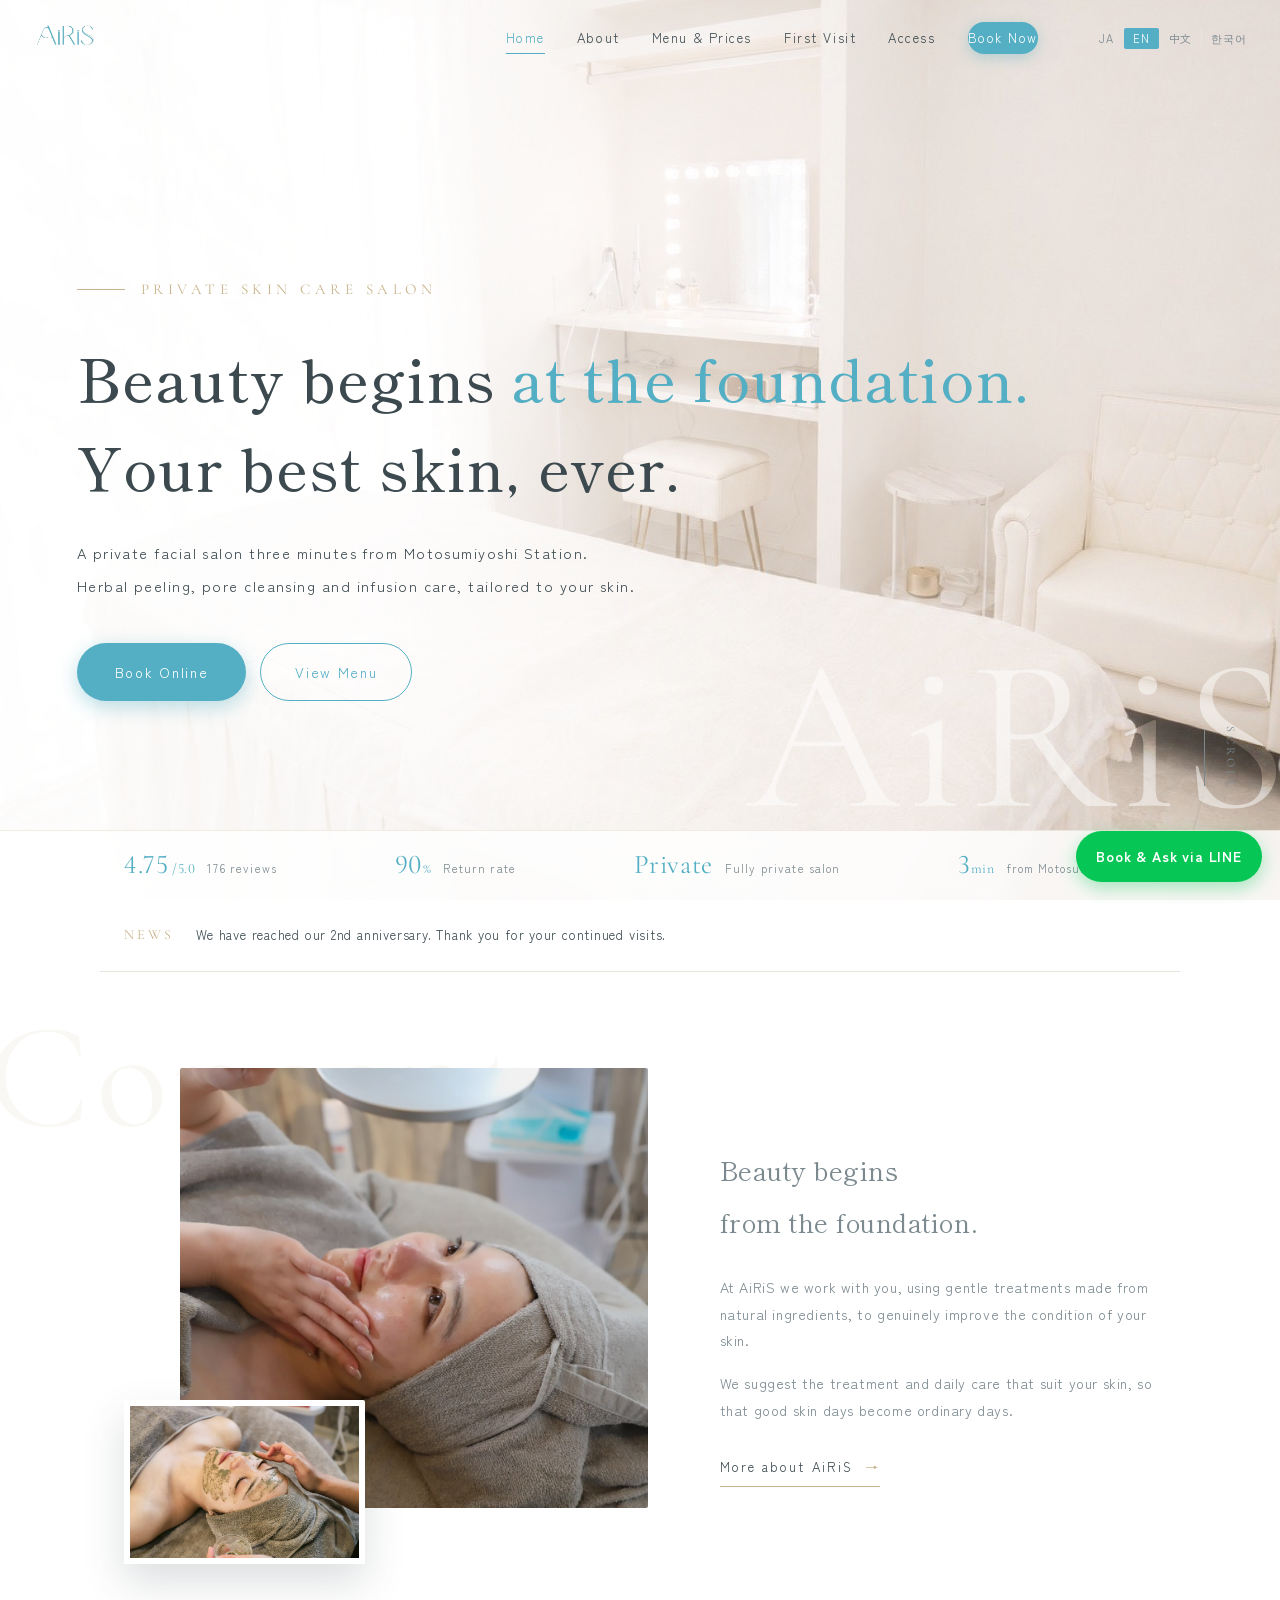
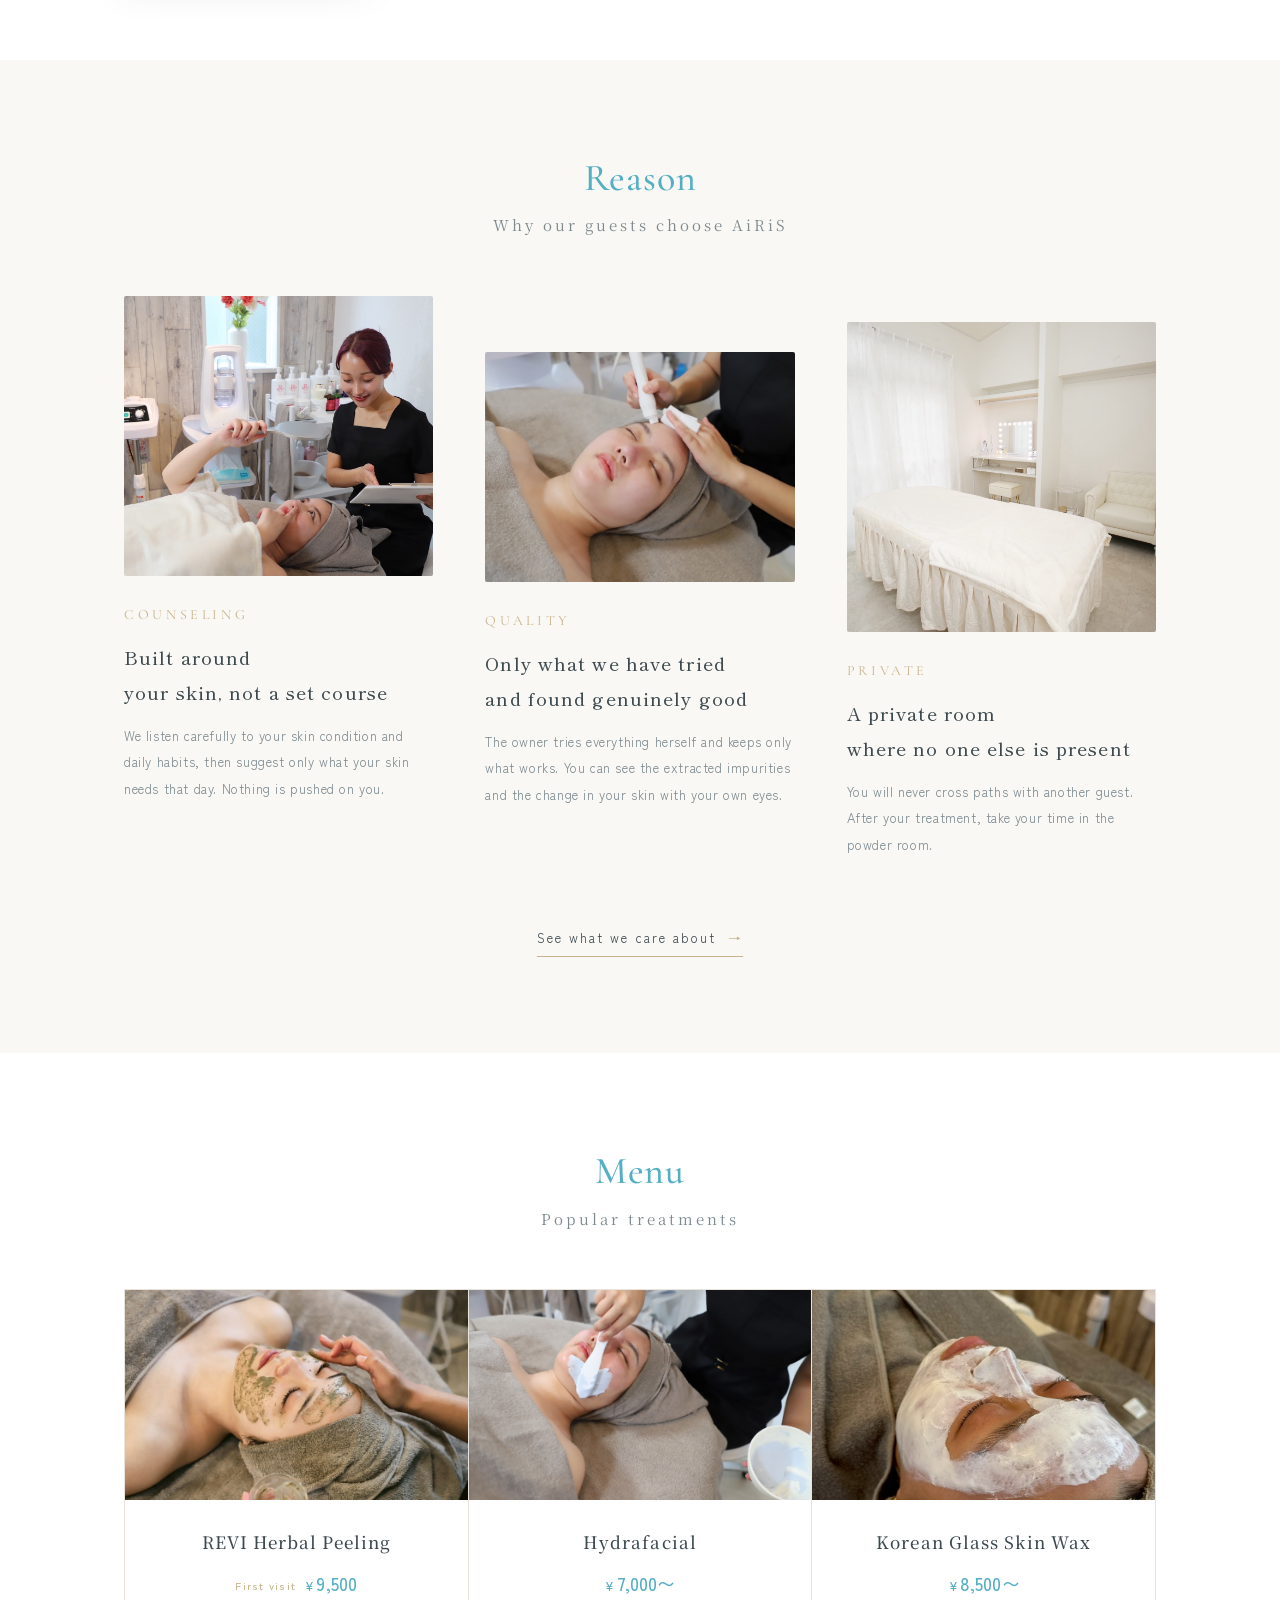
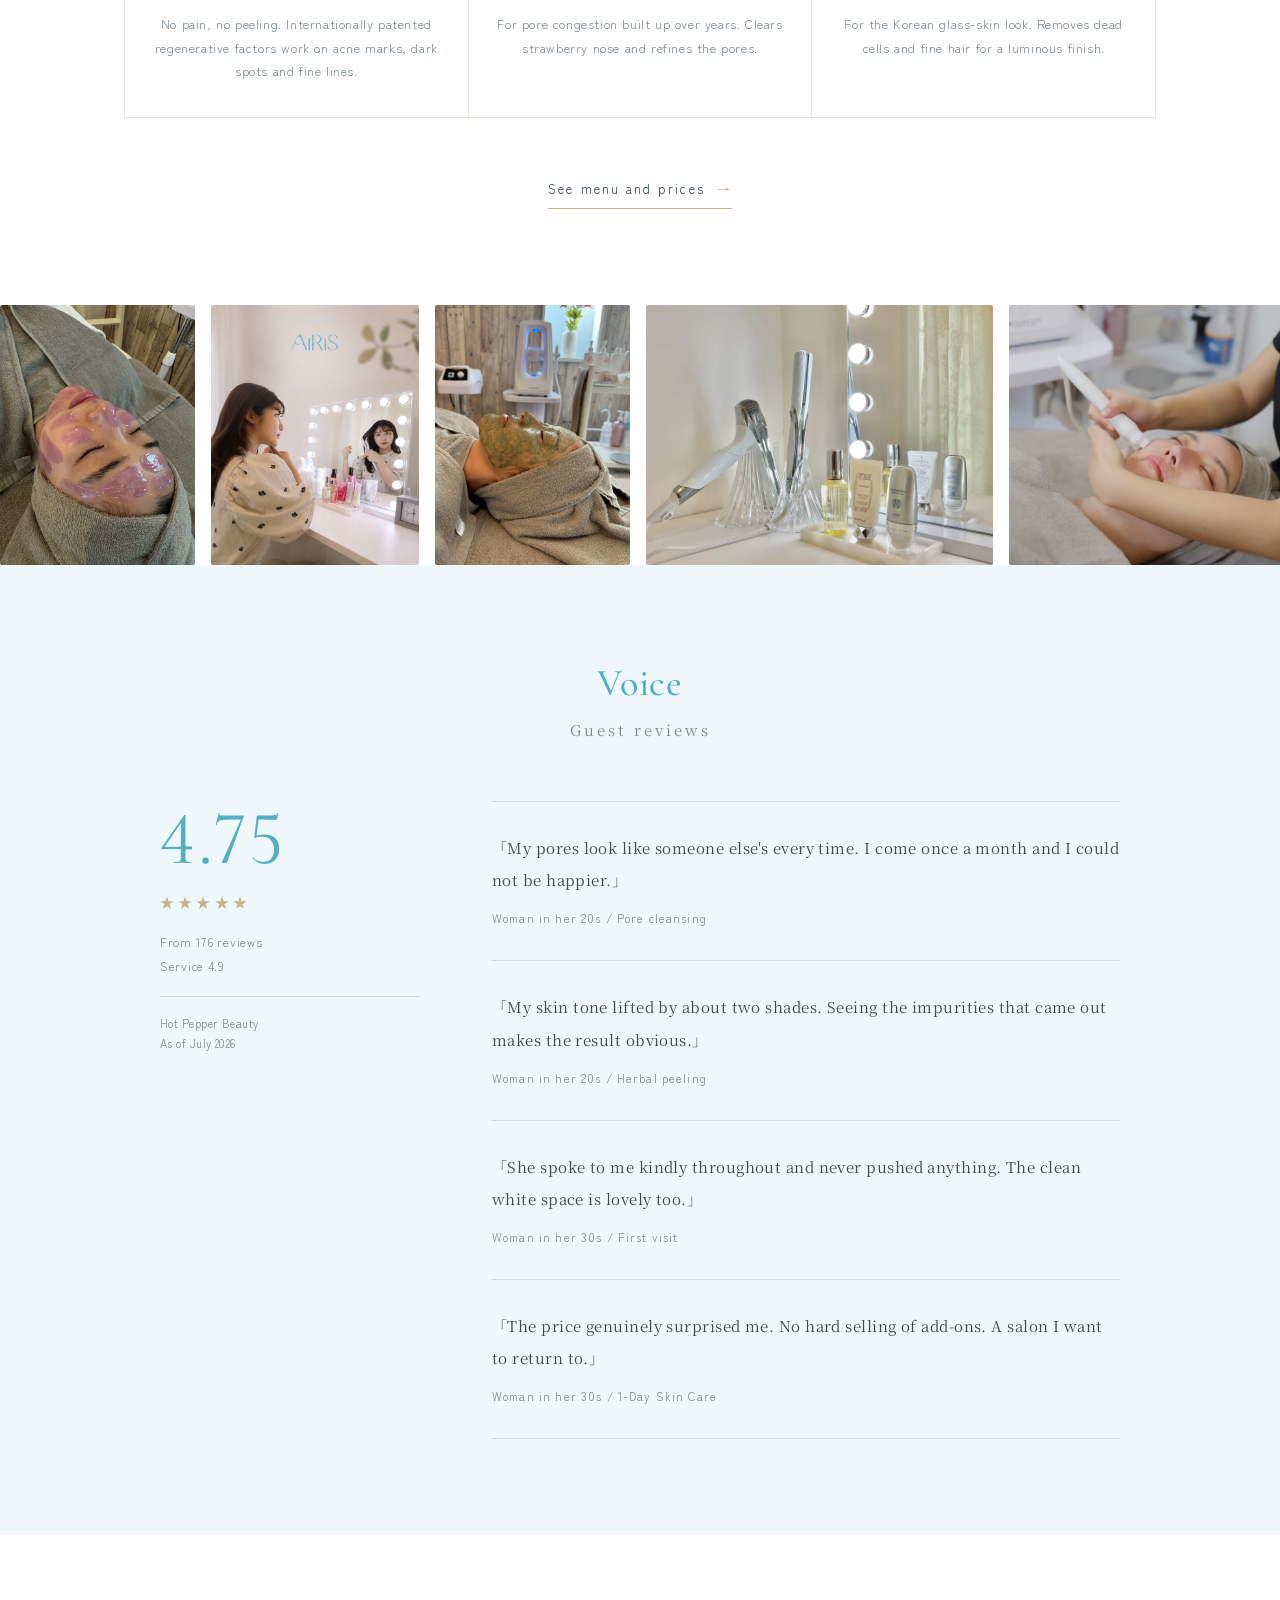
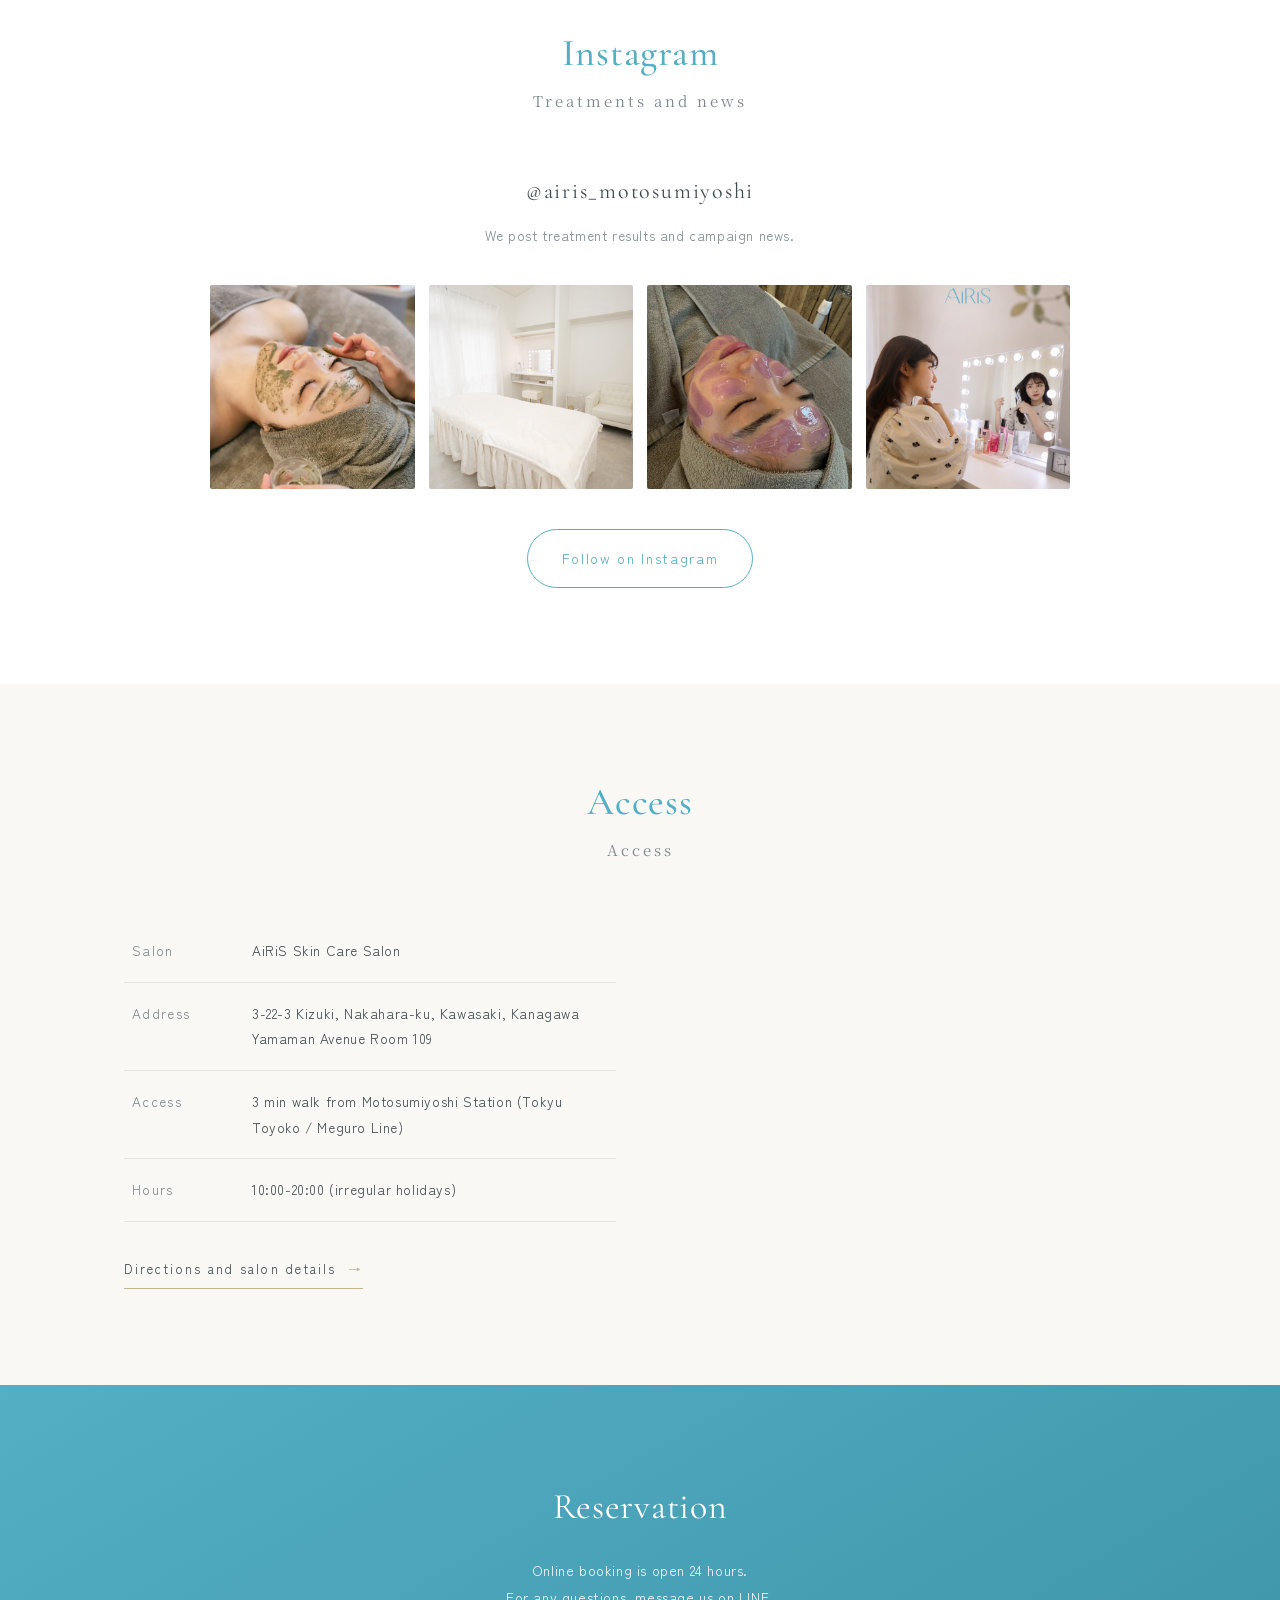
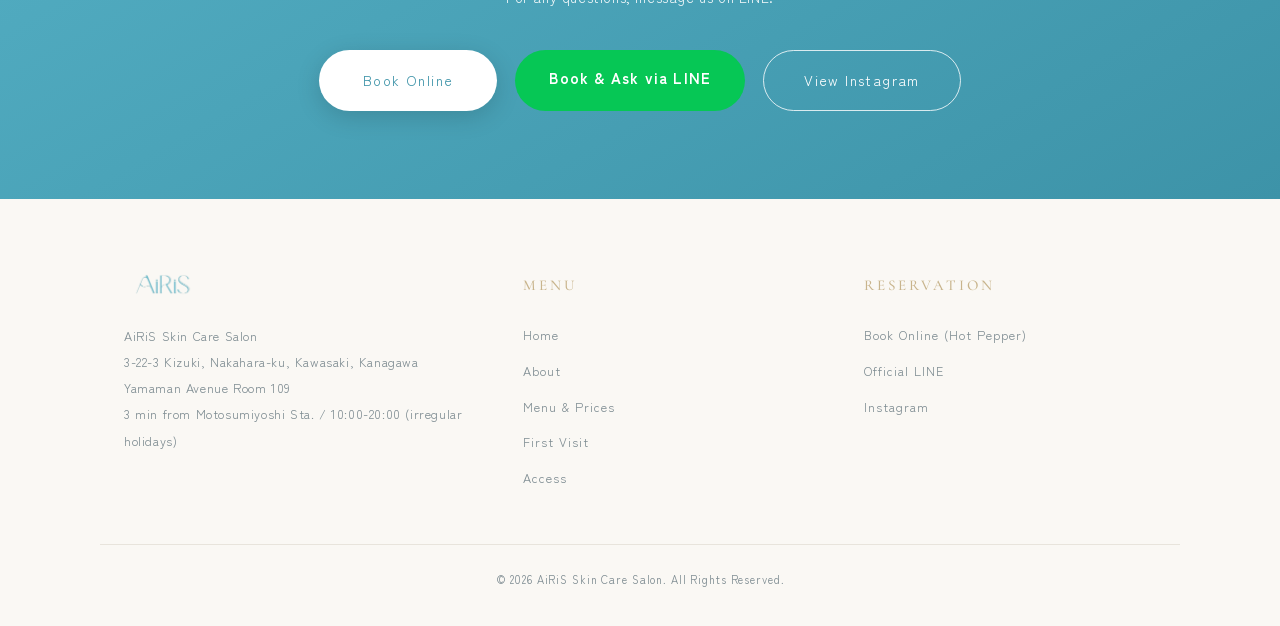
==== commit fc413fc0: "i18n.jsの読み込みにバージョンを付与（ブラウザキャッシュ対策） Co-Authored-By: Claude Opus 5 <noreply@anthropic.com>" ====
--- a/index.html
+++ b/index.html
@@ -731,7 +731,7 @@
 })();
 </script>
 <script src="assets/js/main.js"></script>
-<script src="assets/js/i18n.js"></script>
+<script src="assets/js/i18n.js?v=20260903b"></script>
   <a class="line-float" href="https://lin.ee/OLIGNB0" target="_blank" rel="noopener">LINEで予約・相談</a>
 </body>
 </html>
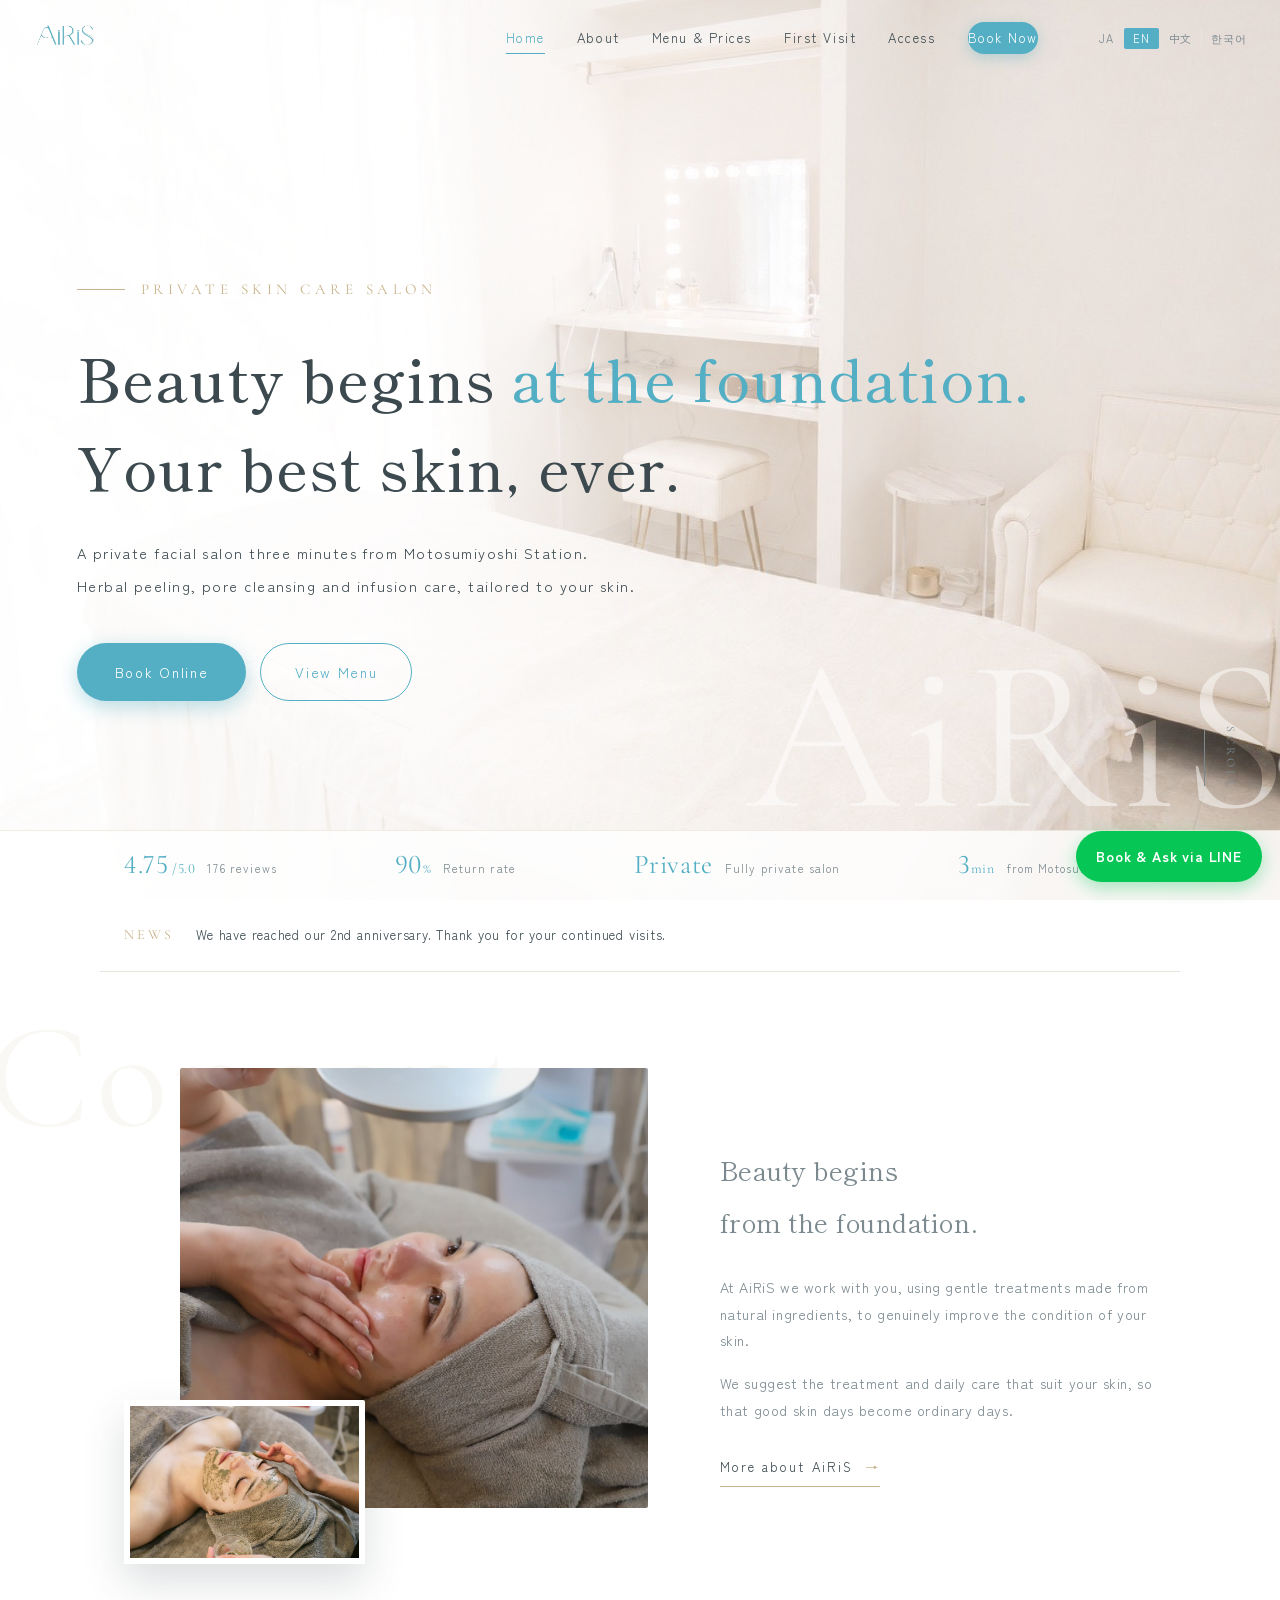
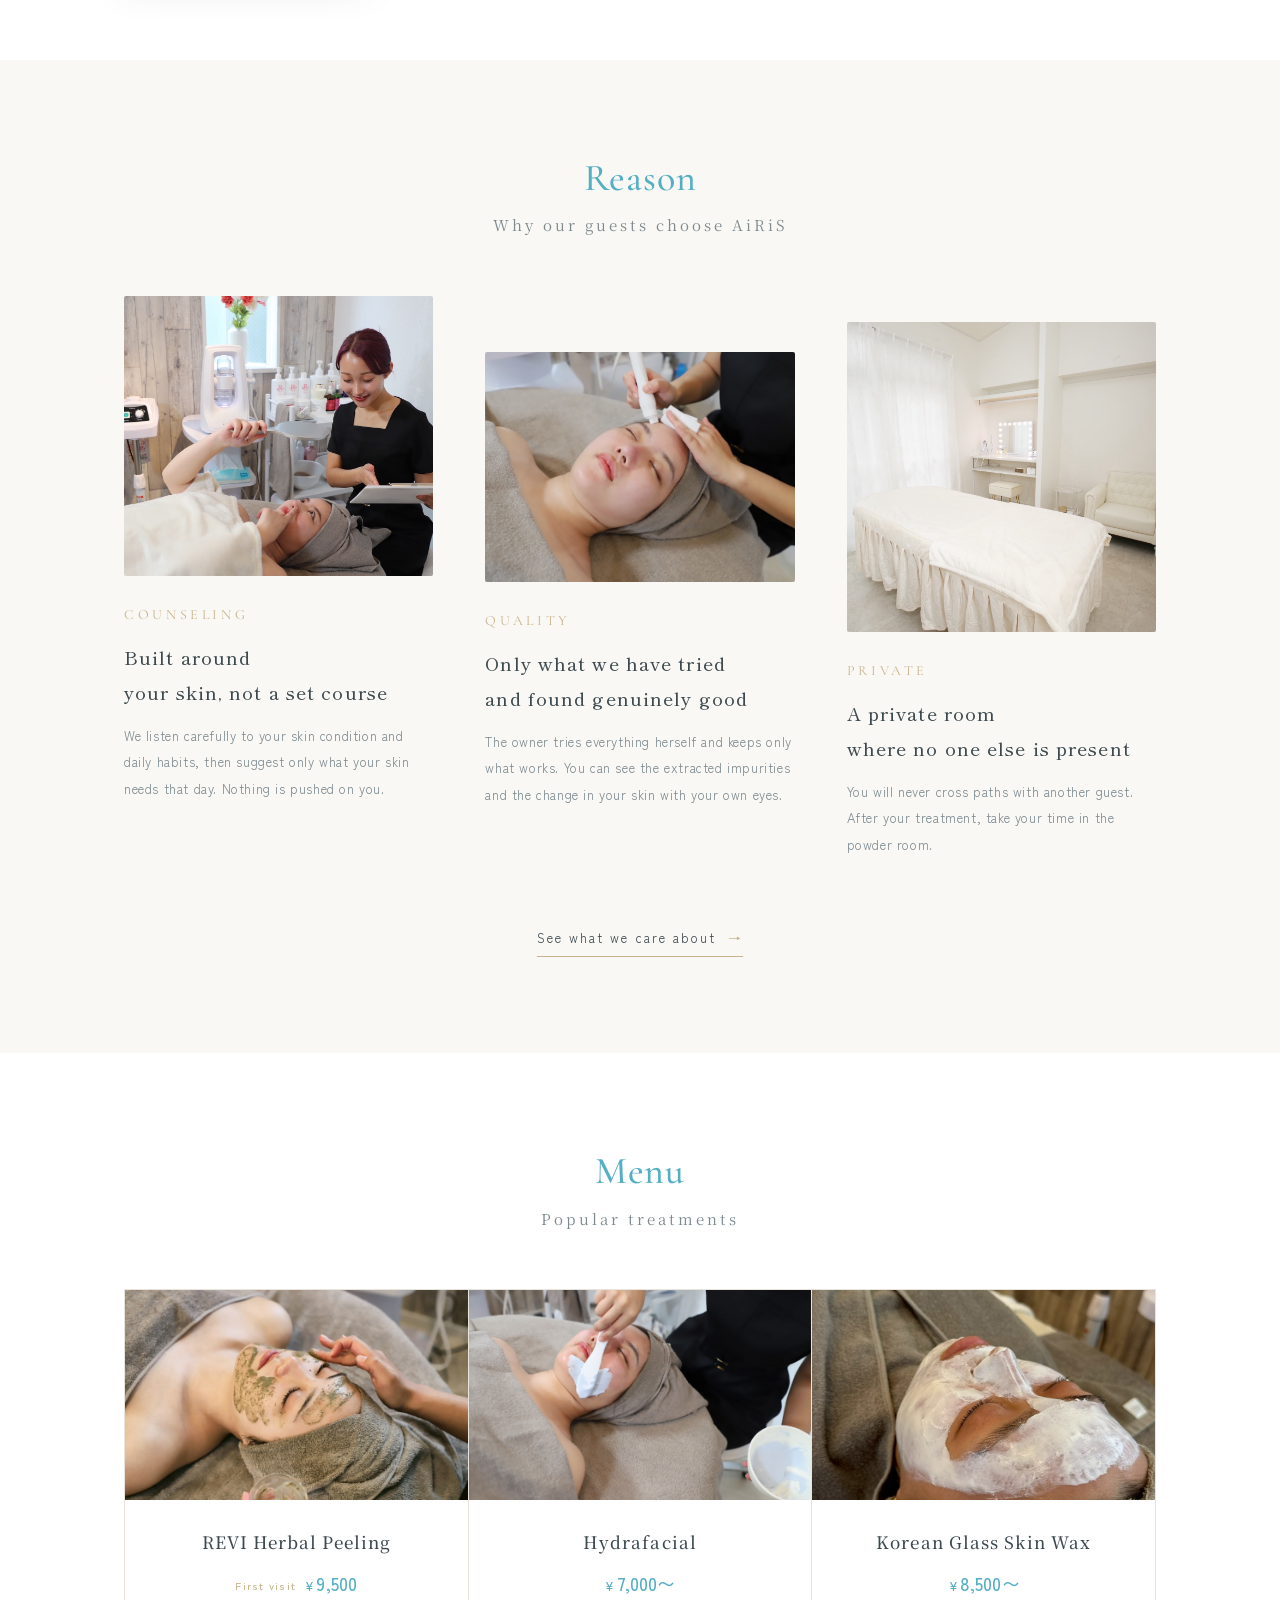
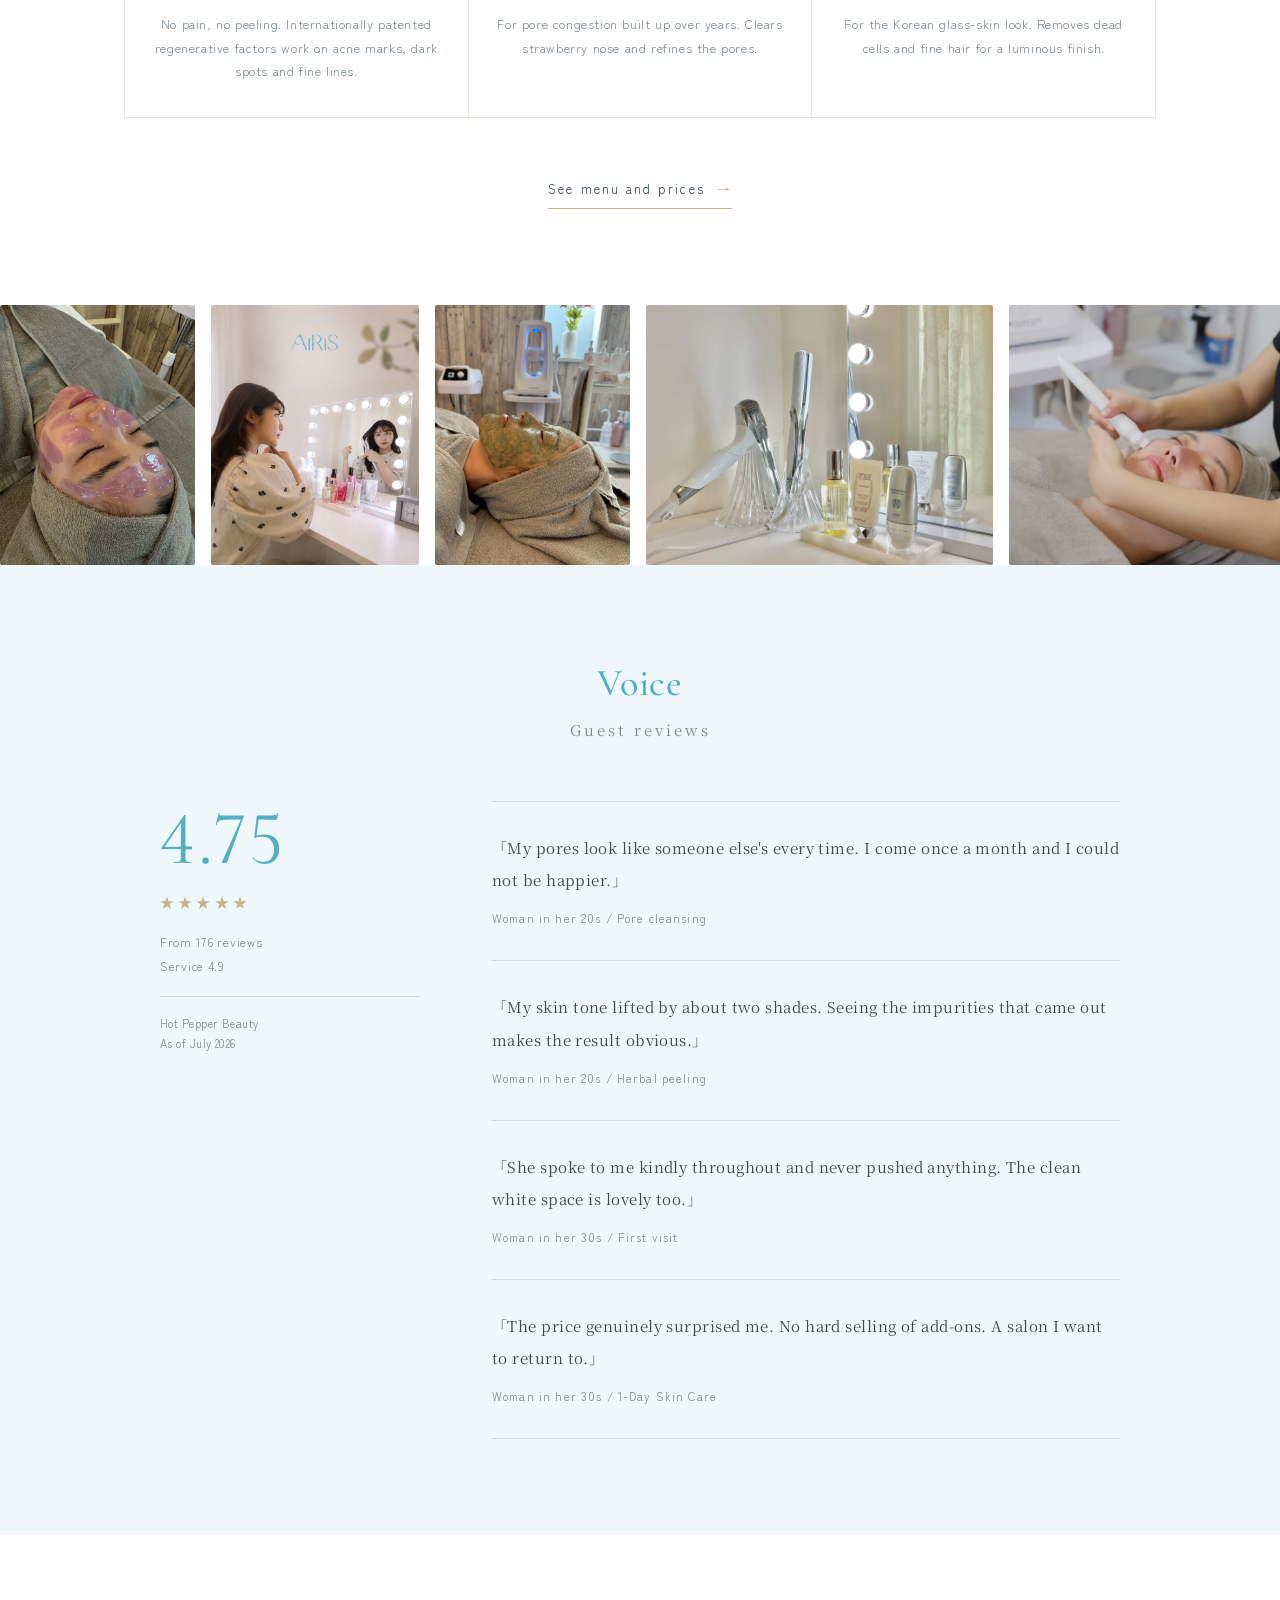
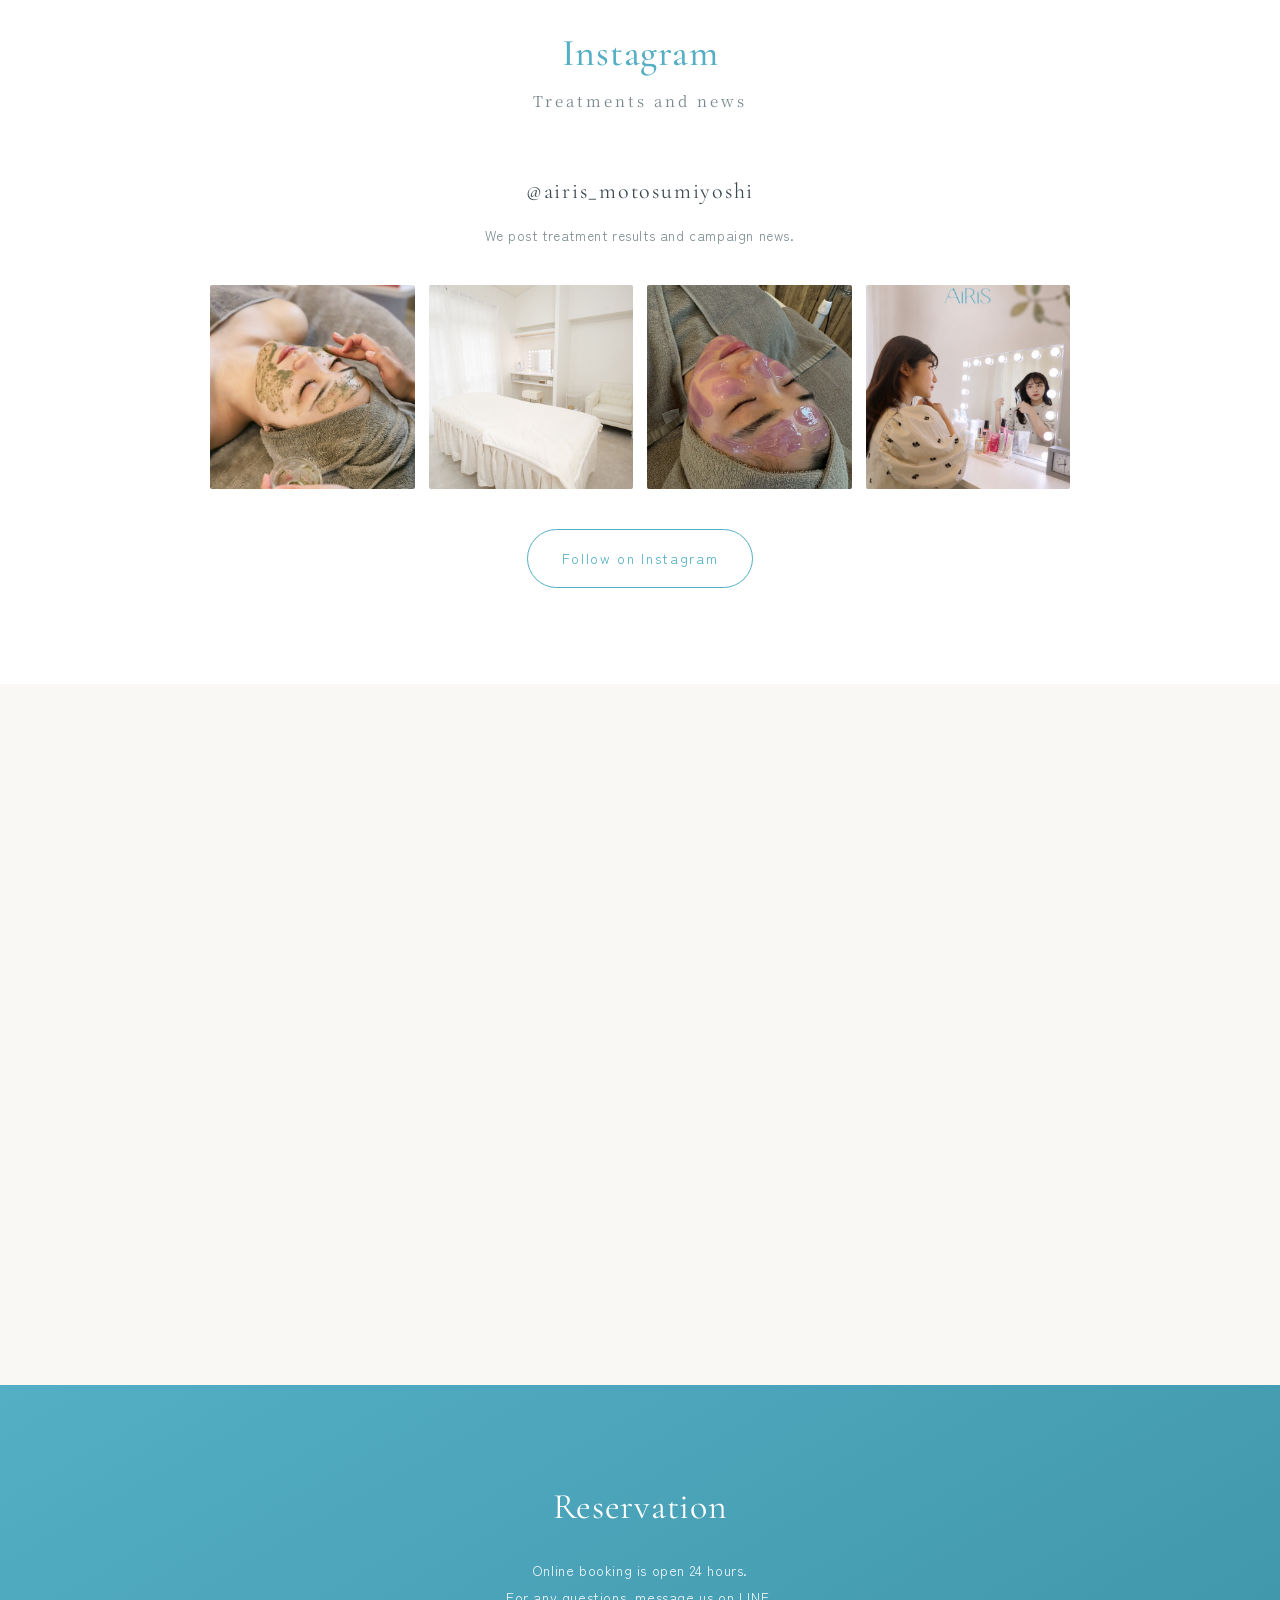
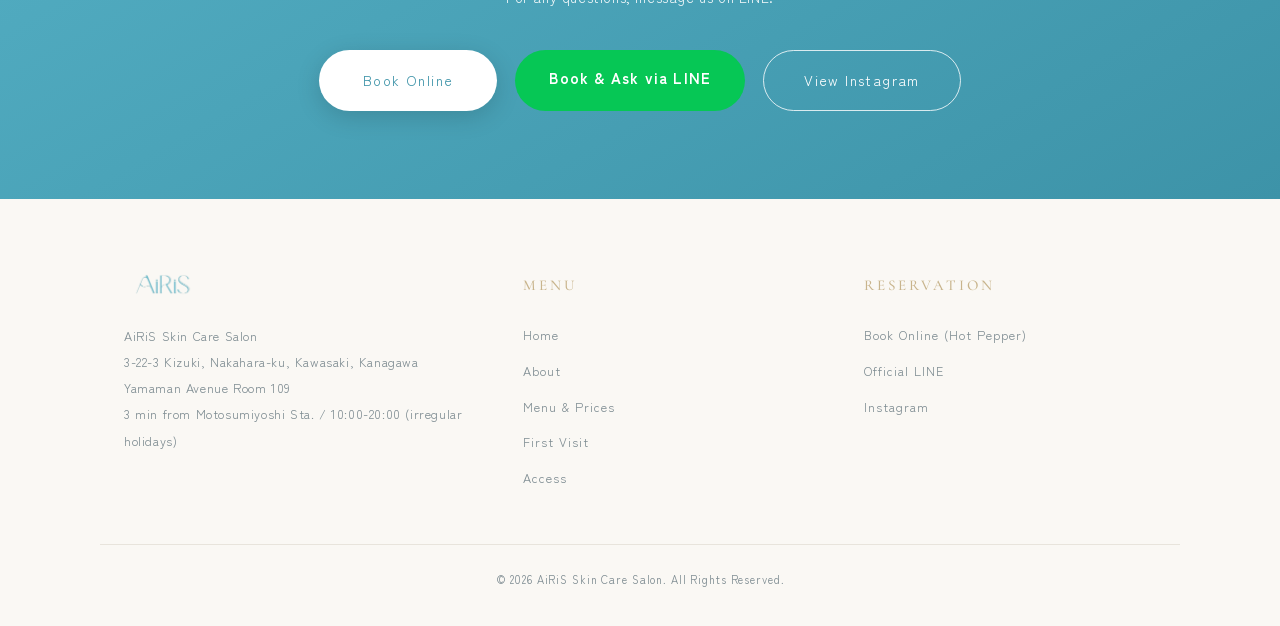
==== commit e5f524f6: "多言語表示で単語がくっつく問題を修正 スマホで改行(br)を消していた箇所を日本語表示のときだけに限定。 英語・韓国語では改行が残るため「특화된메뉴를」のような連結が起きなくなる。  Co-Autho" ====
--- a/index.html
+++ b/index.html
@@ -262,7 +262,7 @@
   .concept-imgs{padding:0 0 30px 30px;}
   .concept-imgs .img-main img{height:50vw;min-height:195px;}
   .concept-copy .lead{font-size:22px;line-height:1.9;margin-bottom:16px;}
-  .concept-copy .lead br{display:none;}
+  html[lang="ja"] .concept-copy .lead br{display:none;}
   /* 選ばれる理由は写真を左に添えた横並びにして、3つを一望できるようにする */
   .reason-cols{grid-template-columns:1fr;gap:22px;}
   .reason-col:nth-child(2),.reason-col:nth-child(3){margin-top:0;}
@@ -273,7 +273,7 @@
   .reason-col .ph{grid-column:1;grid-row:1 / span 3;margin-bottom:0;}
   .reason-col .no{grid-column:2;grid-row:1;margin-bottom:6px;font-size:12px;}
   .reason-col h3{grid-column:2;grid-row:2;font-size:16.5px;line-height:1.7;margin-bottom:8px;}
-  .reason-col h3 br{display:none;}
+  html[lang="ja"] .reason-col h3 br{display:none;}
   .reason-col p{grid-column:2;grid-row:3;font-size:12.5px;line-height:1.9;}
   .reason-col .ph img,
   .reason-col:nth-child(2) .ph img,
@@ -285,11 +285,11 @@
   .voice-score .num{font-size:52px;}
   .voice-score .stars{margin:0;font-size:12px;letter-spacing:.24em;}
   .voice-score .cnt{font-size:11.5px;line-height:1.9;}
-  .voice-score .cnt br{display:none;}
+  html[lang="ja"] .voice-score .cnt br{display:none;}
   .voice-score .src{
     border-top:none;padding-top:0;margin-top:0;width:100%;font-size:10.5px;
   }
-  .voice-score .src br{display:none;}
+  html[lang="ja"] .voice-score .src br{display:none;}
   .voice-item{padding:18px 0;}
   .voice-item p{font-size:13.5px;line-height:1.9;}
   /* メニューは横スワイプで3枚見せる */
@@ -731,7 +731,7 @@
 })();
 </script>
 <script src="assets/js/main.js"></script>
-<script src="assets/js/i18n.js?v=20260903b"></script>
+<script src="assets/js/i18n.js?v=20260903c"></script>
   <a class="line-float" href="https://lin.ee/OLIGNB0" target="_blank" rel="noopener">LINEで予約・相談</a>
 </body>
 </html>
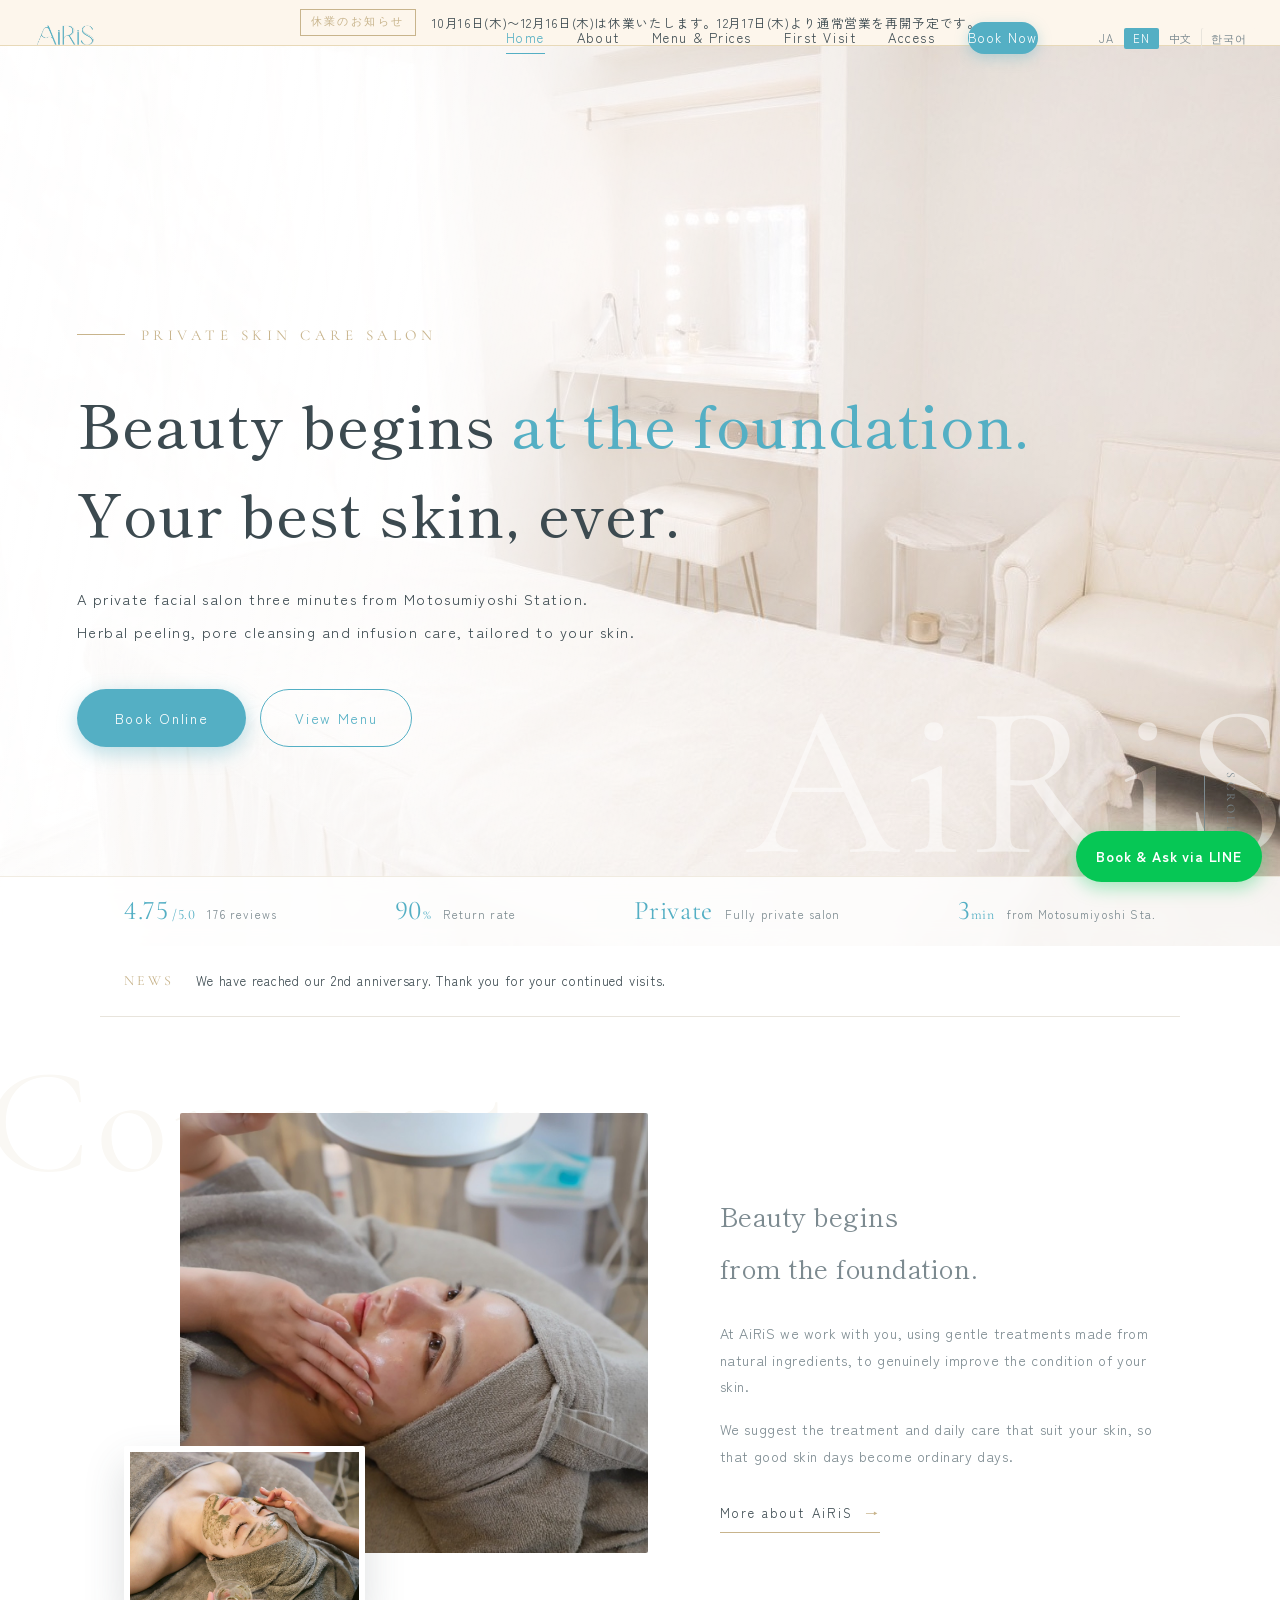
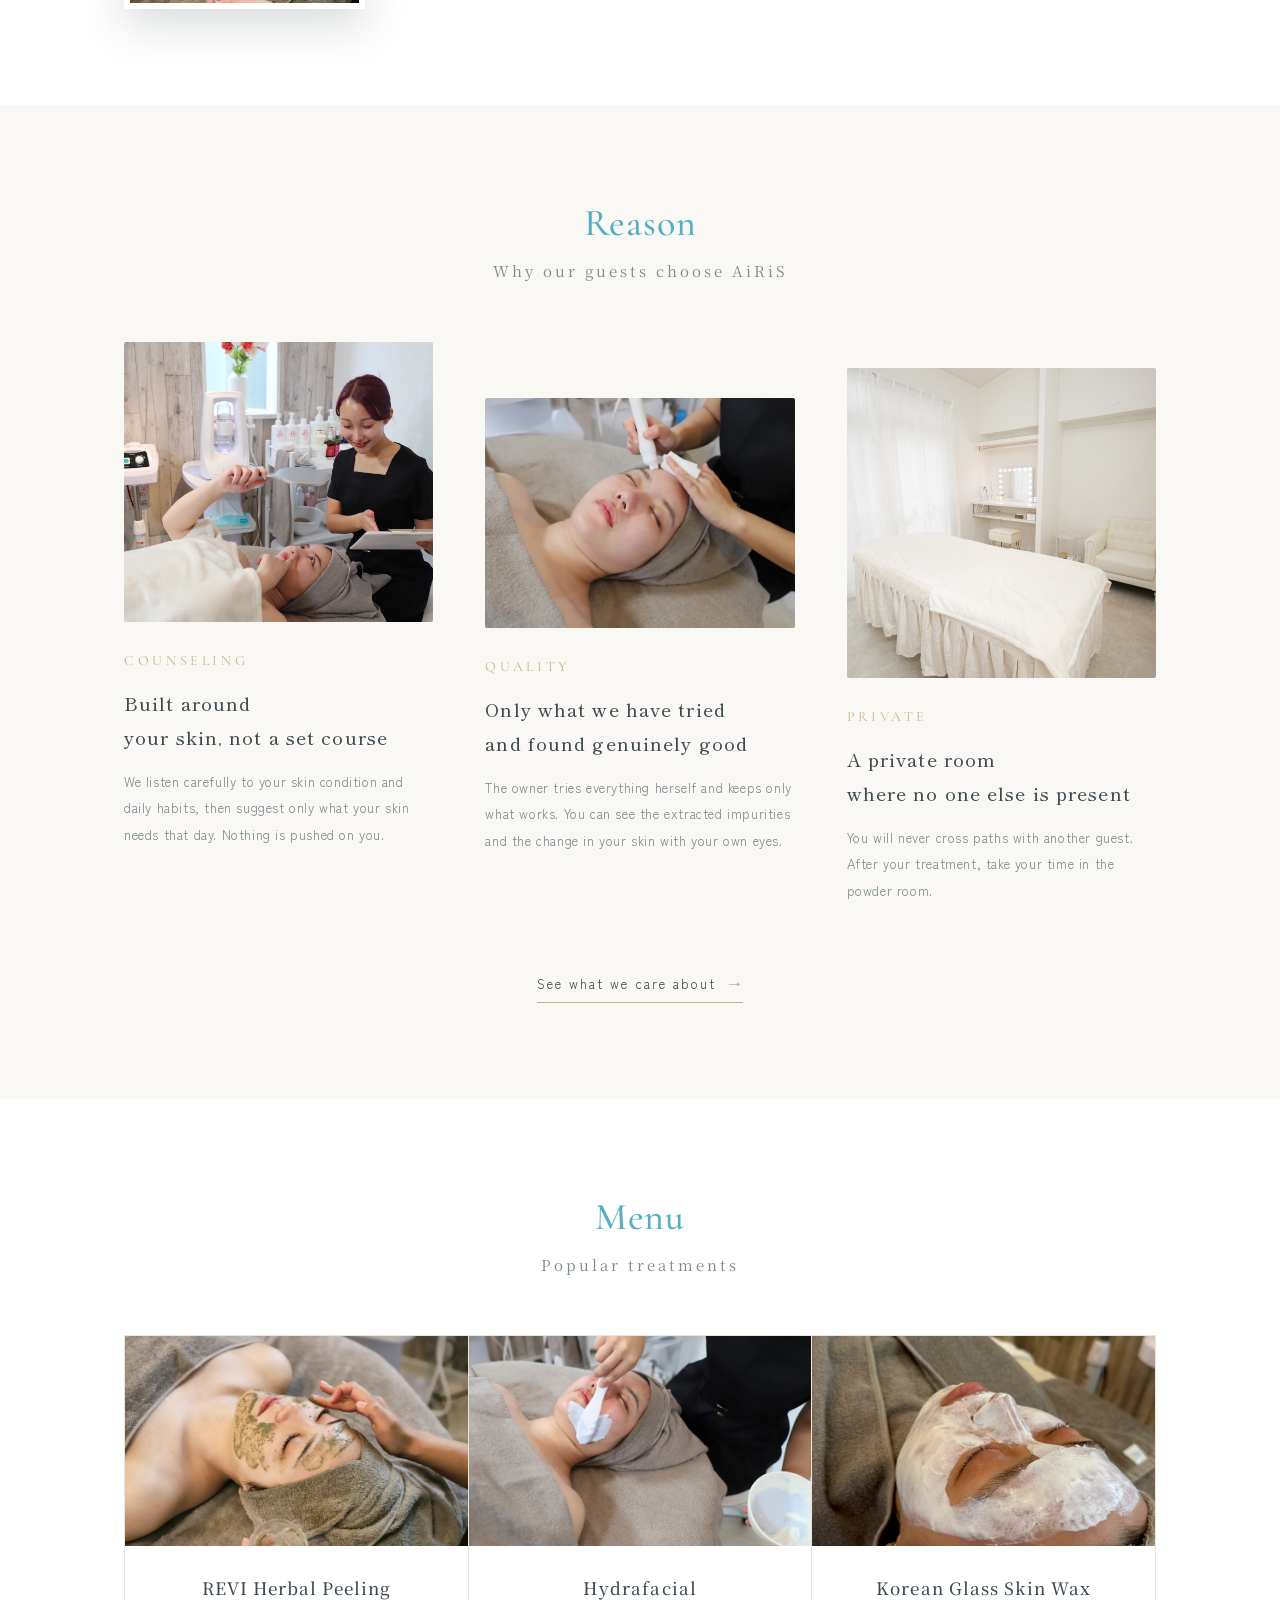
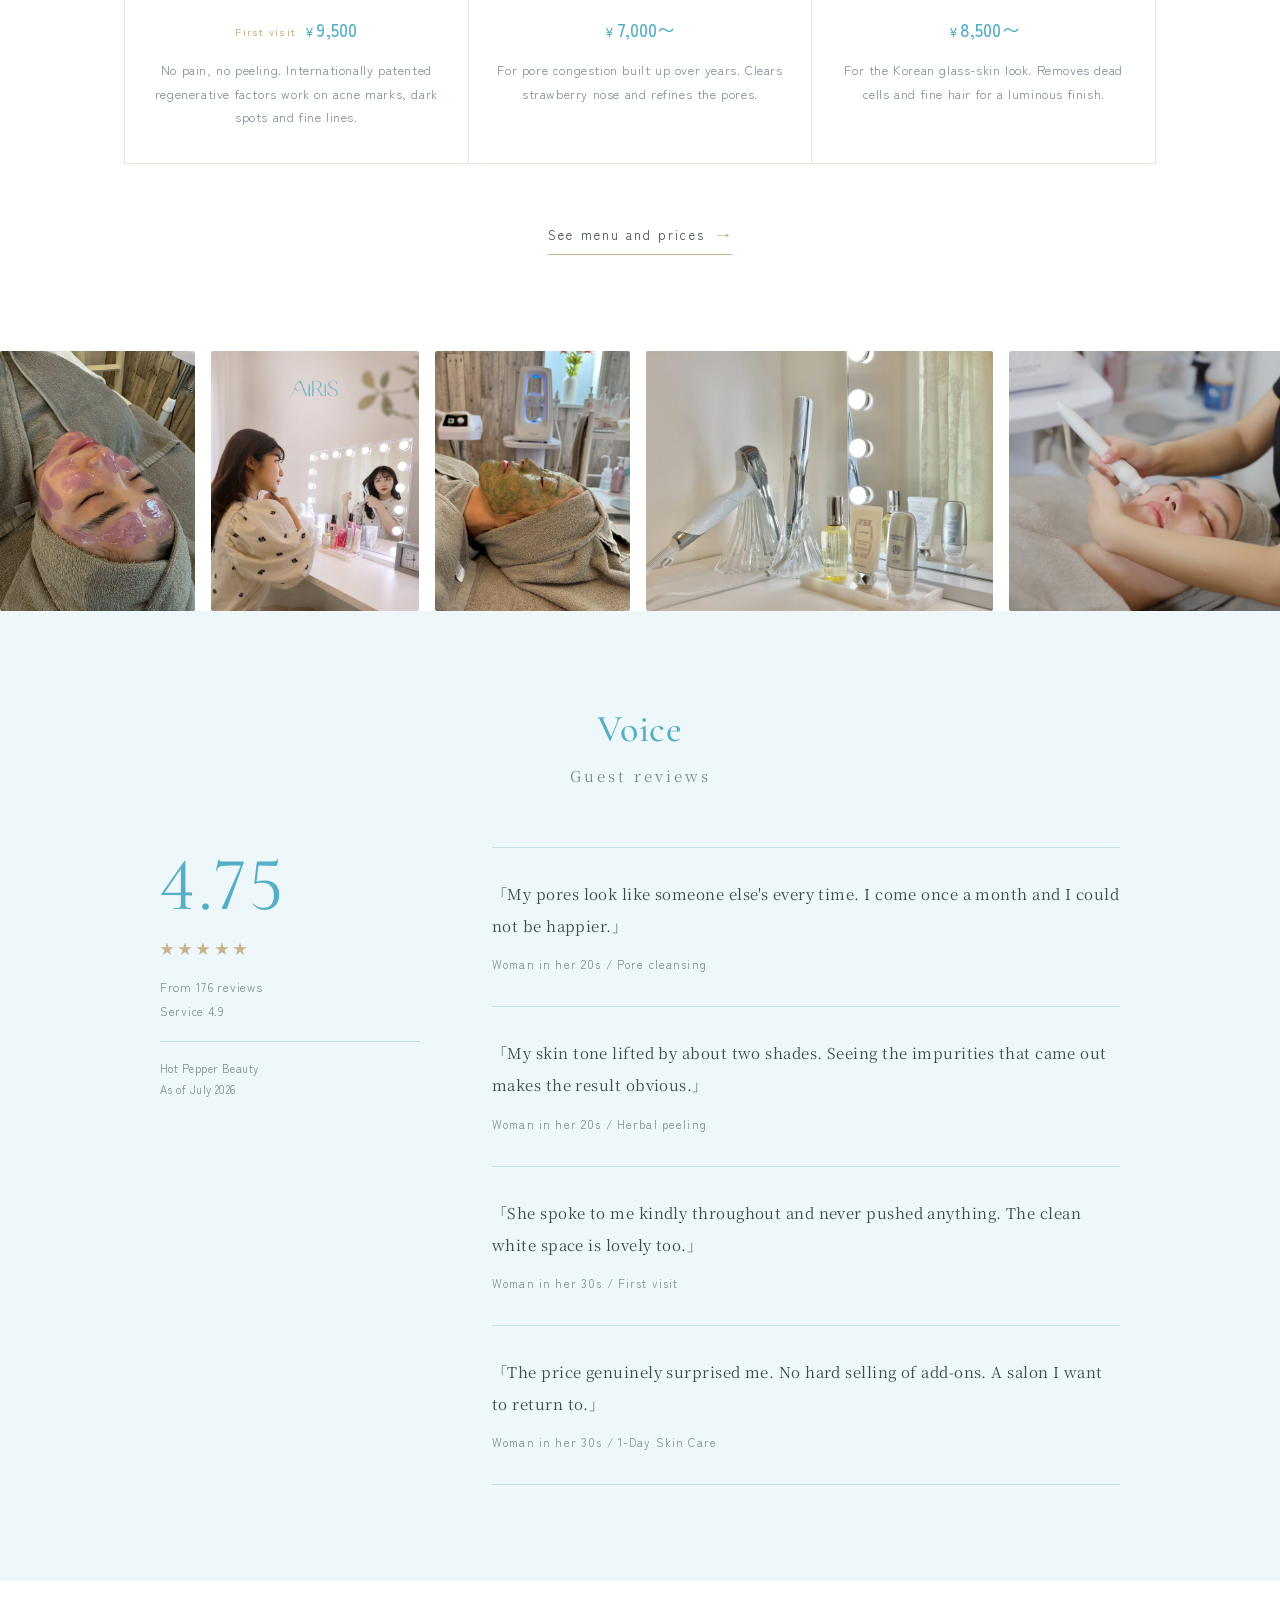
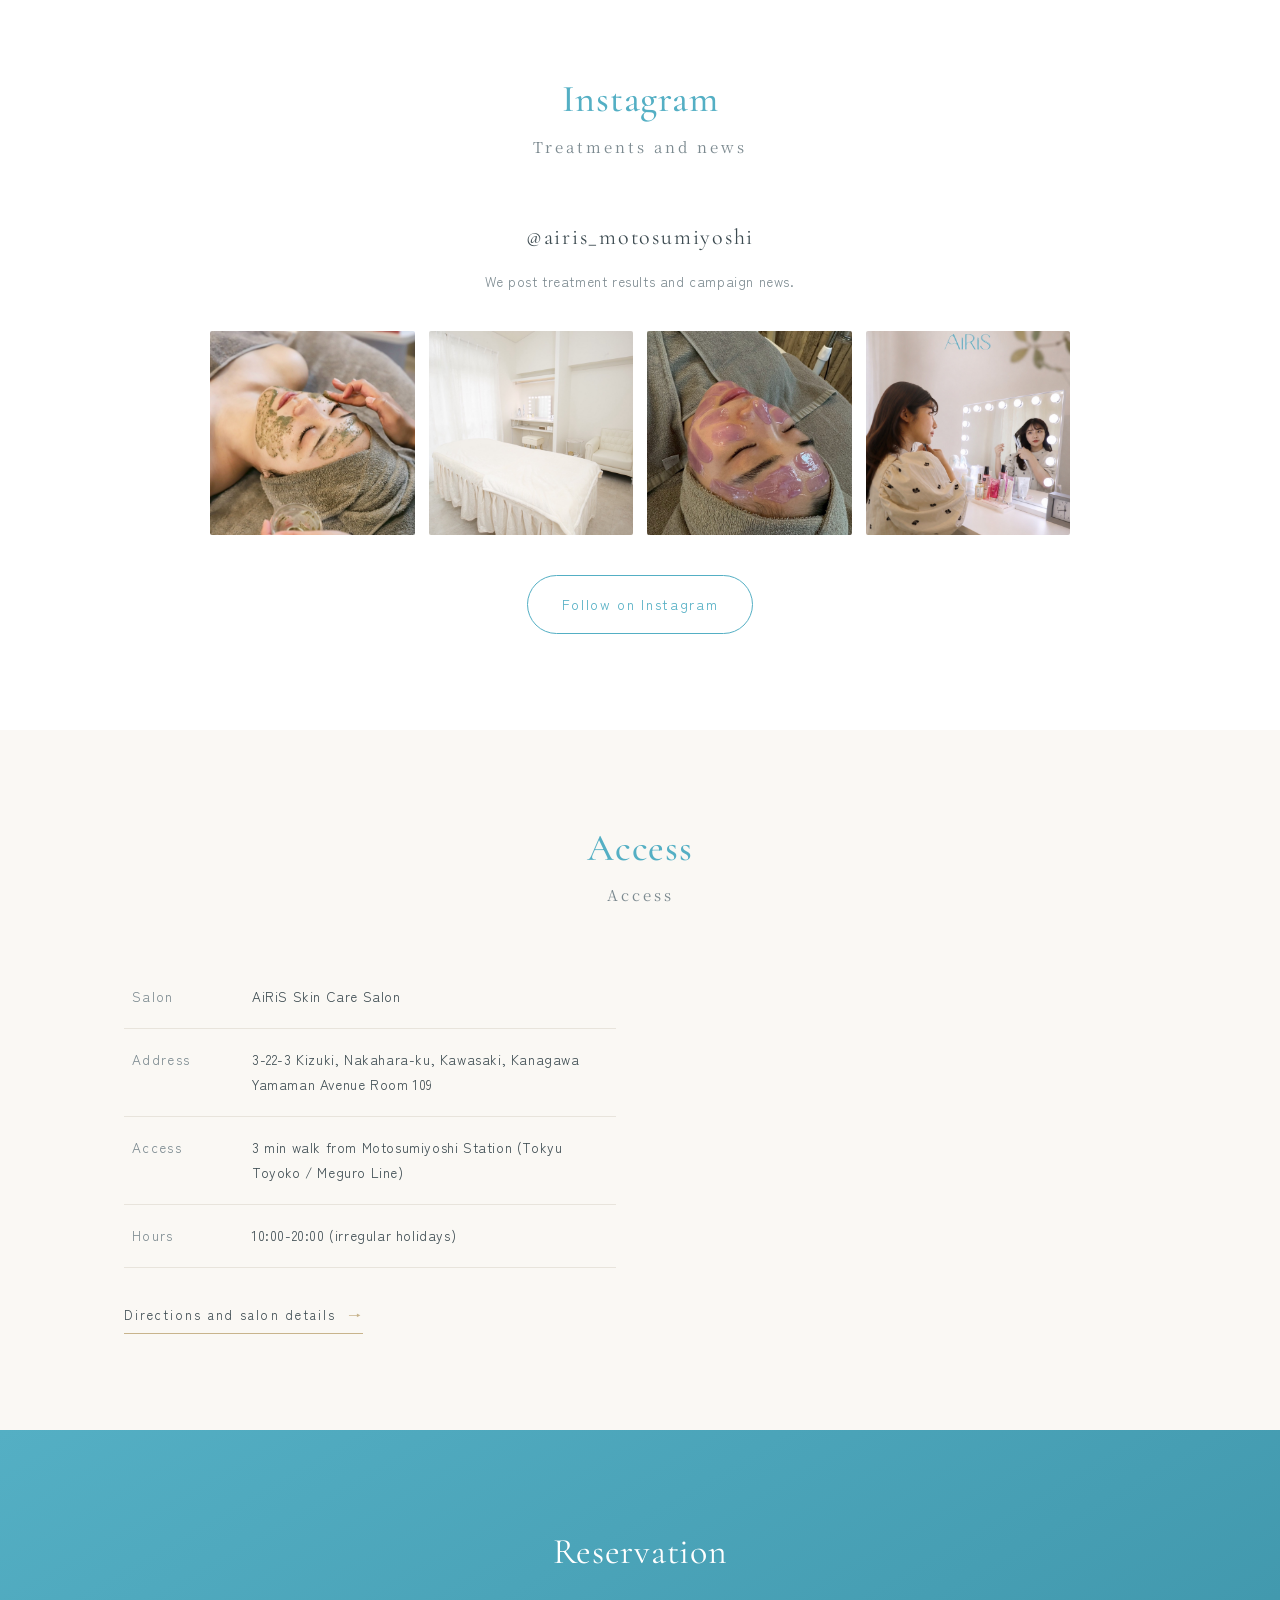
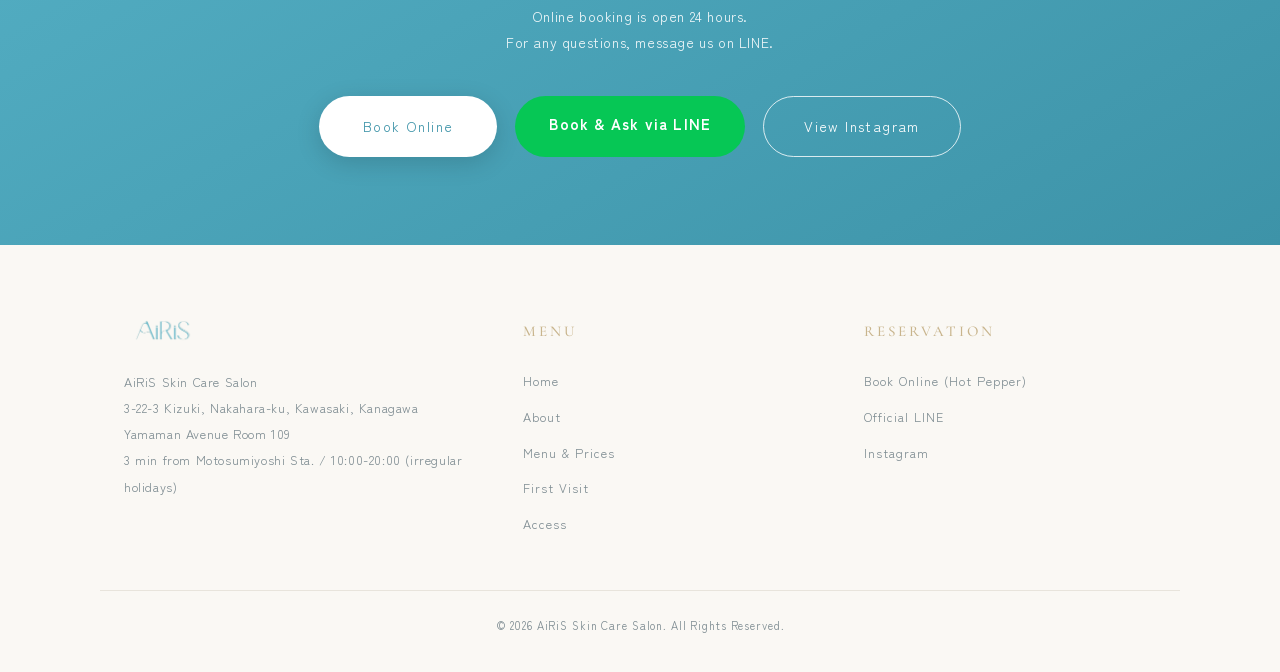
==== commit c2bc7e3b: "休業のお知らせバーを全ページに追加（10/16〜12/16） Co-Authored-By: Claude Sonnet 4.6 <noreply@anthropic.com>" ====
--- a/index.html
+++ b/index.html
@@ -404,6 +404,14 @@
 </head>
 <body>
 
+<!-- 休業のお知らせ -->
+<div class="notice-bar">
+  <div class="notice-inner">
+    <span class="notice-label">休業のお知らせ</span>
+    <span class="notice-text">10月16日(木)〜12月16日(木)は休業いたします。12月17日(木)より通常営業を再開予定です。</span>
+  </div>
+</div>
+
 <!-- イントロアニメーション(初回のみ・sessionStorageで制御) -->
 <div id="airis-intro" aria-hidden="true">
   <span class="airis-drop"></span>
--- a/assets/css/style.css
+++ b/assets/css/style.css
@@ -346,6 +346,13 @@
   .sp-nav.open{max-height:620px;}
 }
 
+/* 休業のお知らせバー（2026-10〜12） */
+.notice-bar{background:#fdf6ec;border-bottom:1px solid #e8d9b8;padding:9px 0;text-align:center;}
+.notice-inner{max-width:1080px;margin:0 auto;padding:0 24px;display:flex;align-items:center;justify-content:center;gap:16px;flex-wrap:wrap;}
+.notice-label{font-family:'Cormorant Garamond',serif;font-size:11px;letter-spacing:.22em;color:var(--gold);border:1px solid var(--gold);padding:2px 10px;white-space:nowrap;}
+.notice-text{font-size:12.5px;color:var(--ink);letter-spacing:.05em;line-height:1.7;}
+@media(max-width:640px){.notice-text{font-size:11.5px;text-align:center;}}
+
 /* LINE導線(2026-08-25追加) */
 .btn-line{display:inline-block;background:#06C755;color:#fff;padding:14px 34px;border-radius:999px;font-weight:600;letter-spacing:.08em;}
 .btn-line:hover{opacity:.85;}
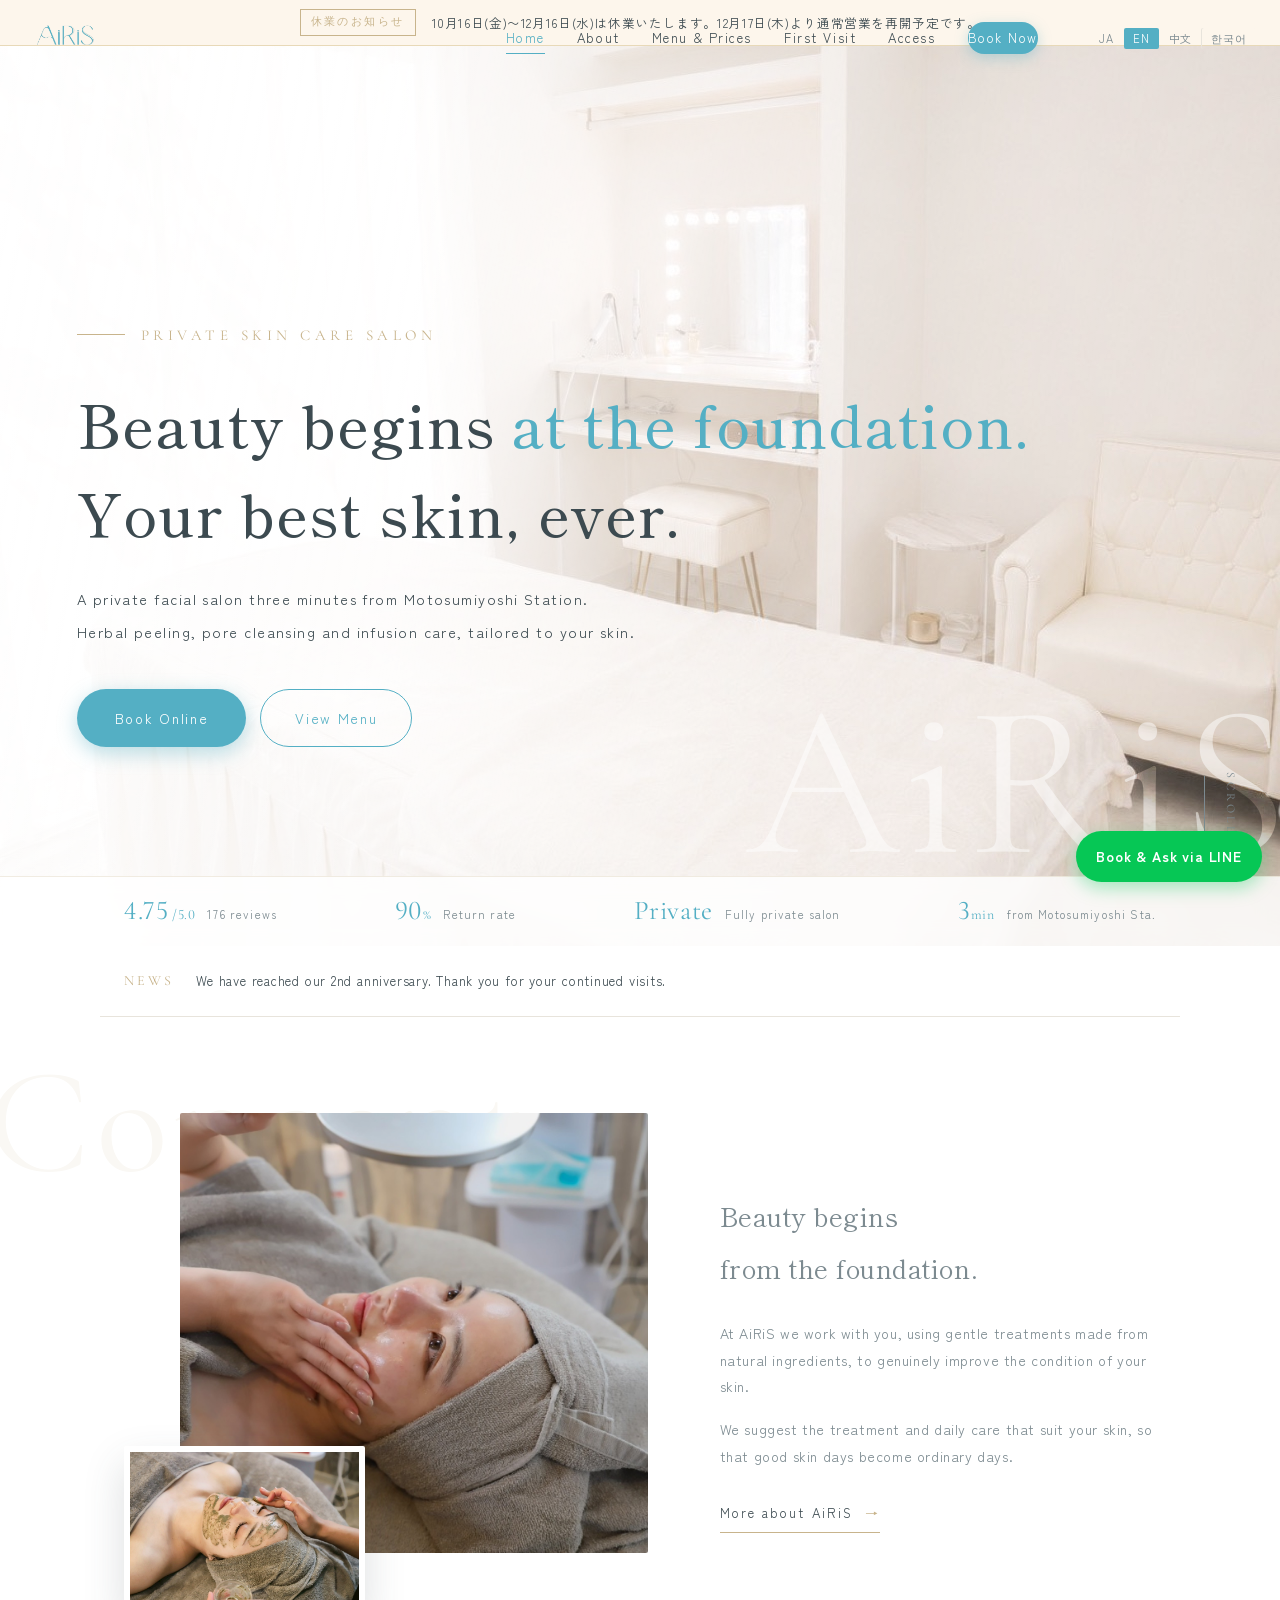
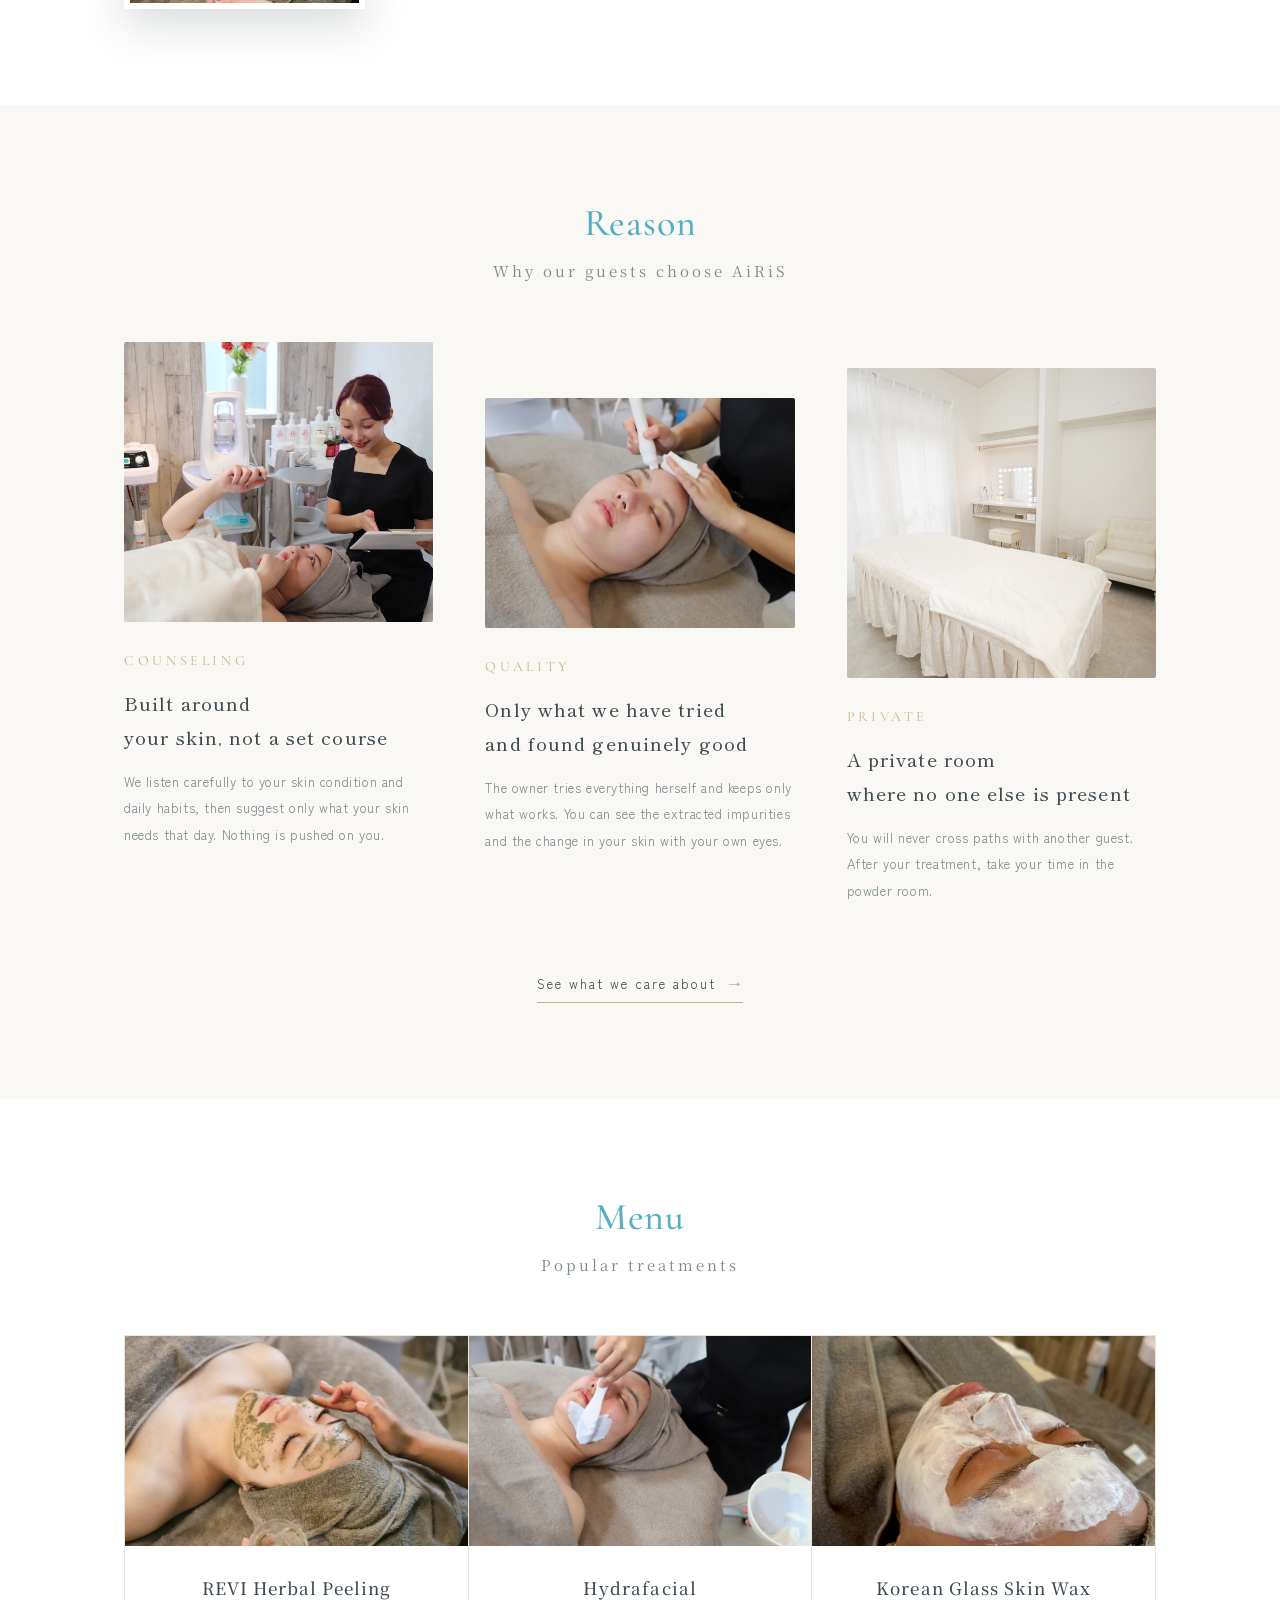
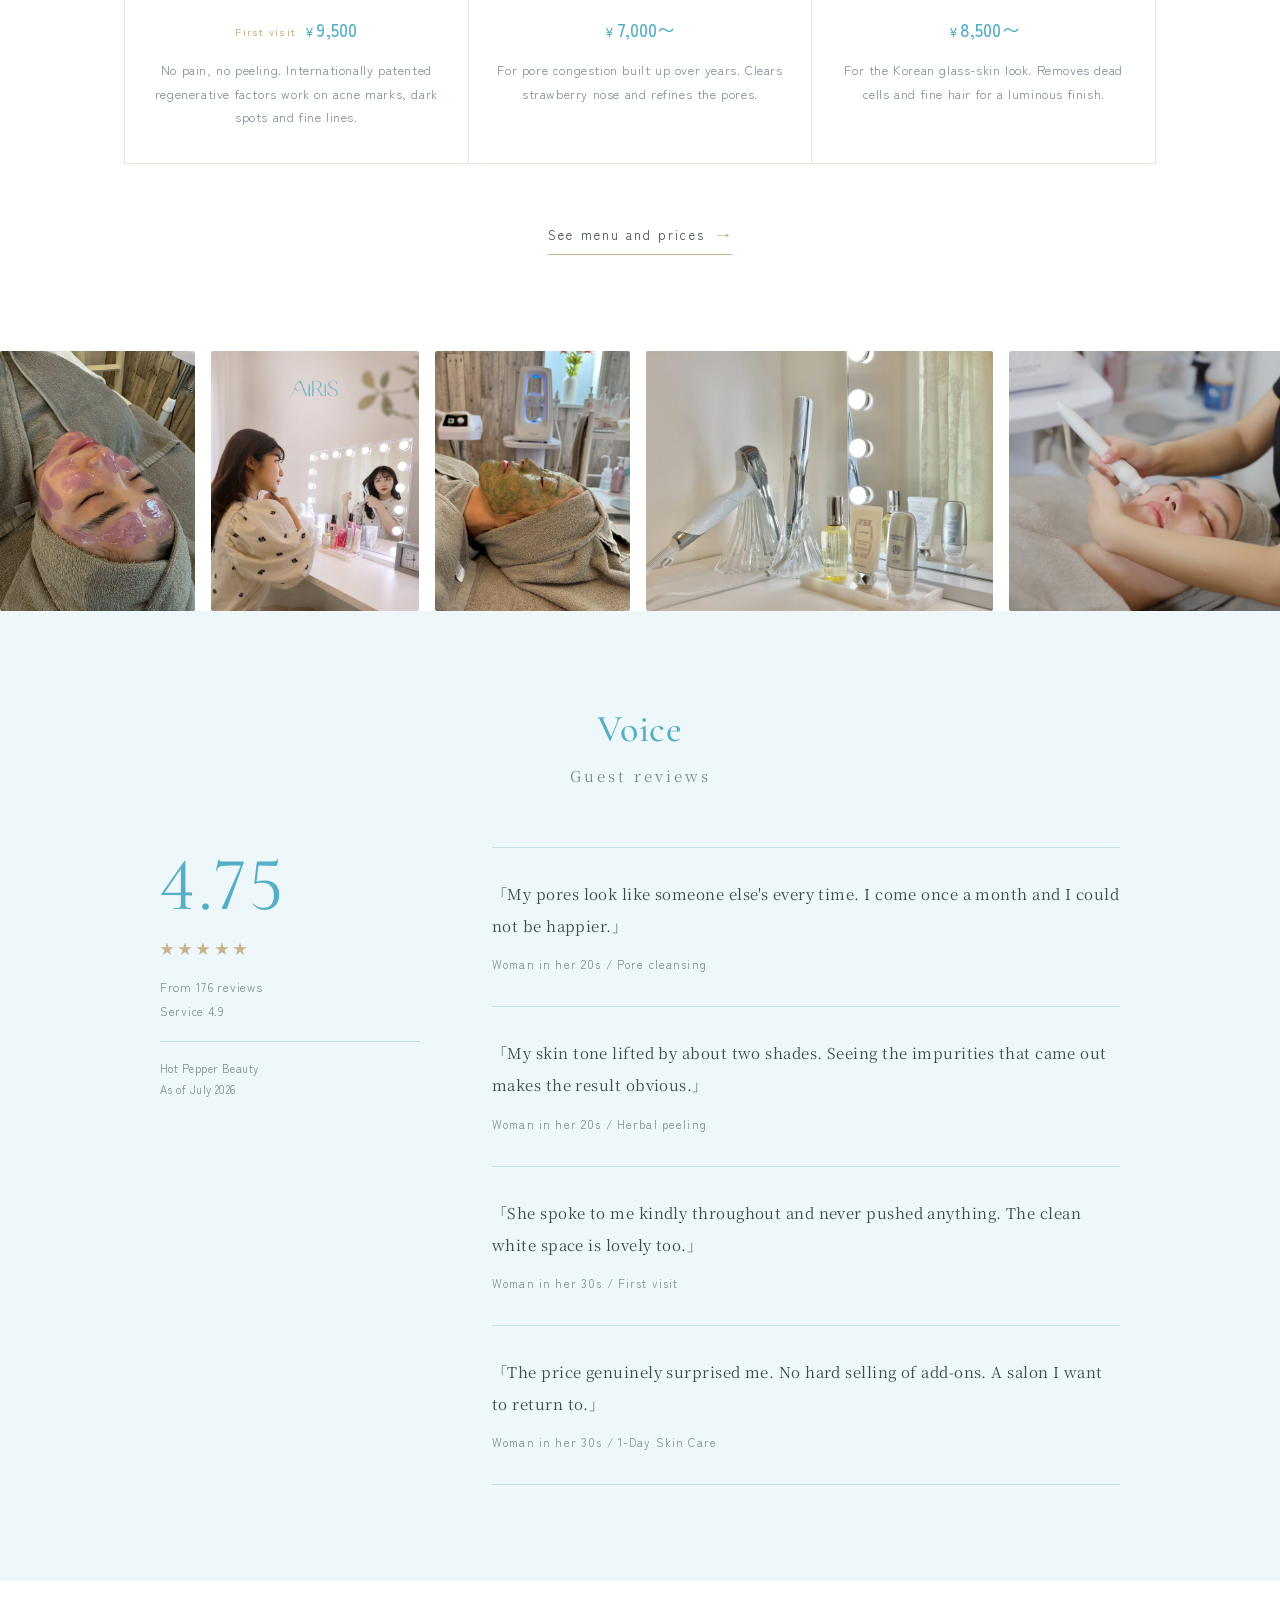
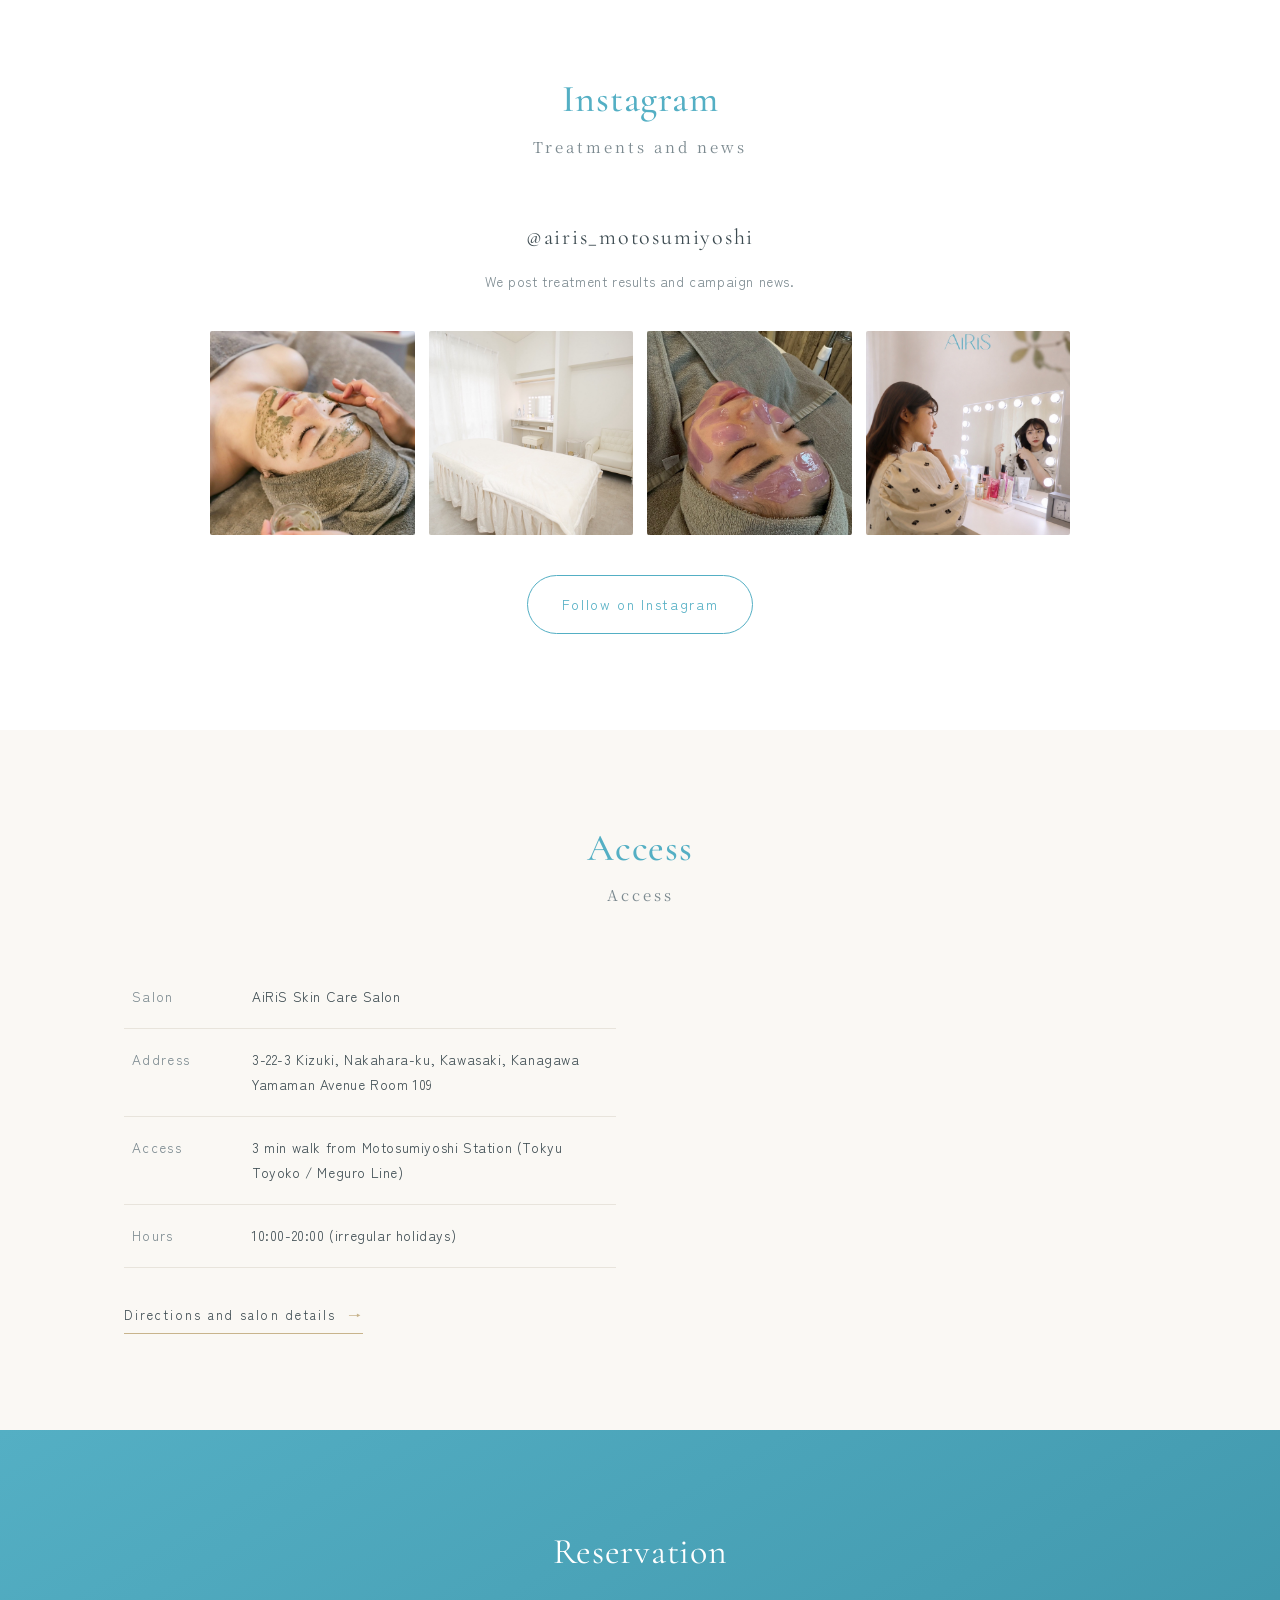
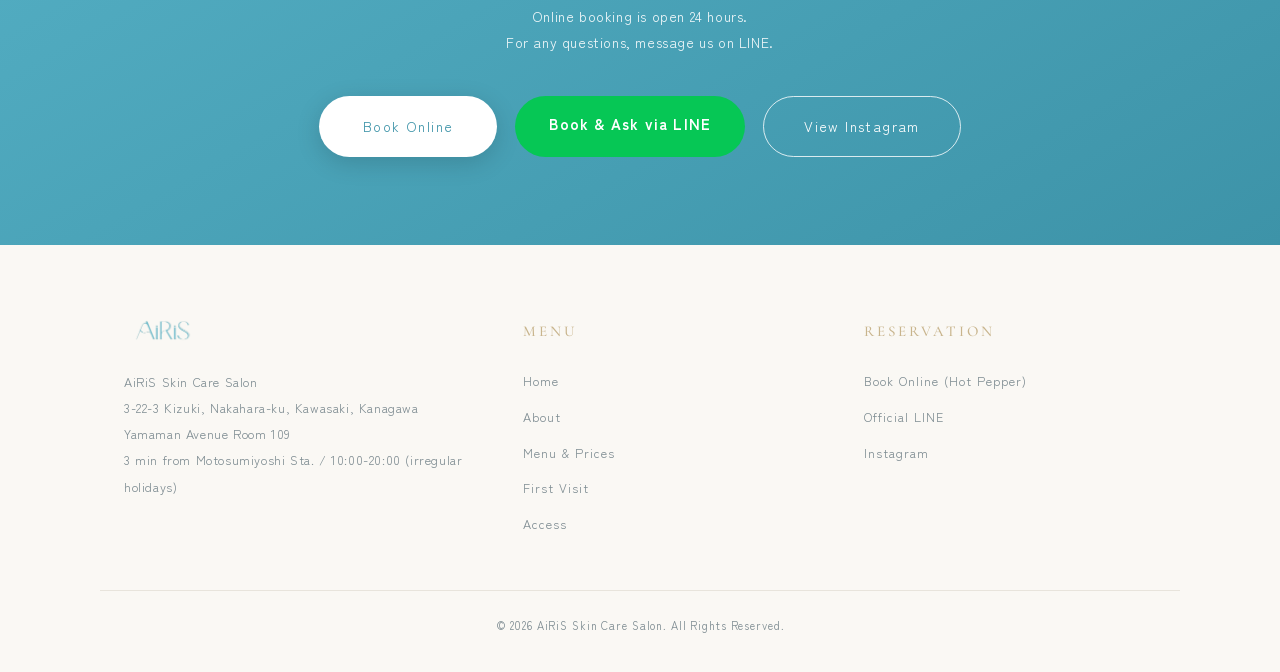
==== commit 6c8935ac: "休業のお知らせ: 曜日表記を修正（10/16金・12/16水） Co-Authored-By: Claude Fable 5 <noreply@anthropic.com>" ====
--- a/index.html
+++ b/index.html
@@ -408,7 +408,7 @@
 <div class="notice-bar">
   <div class="notice-inner">
     <span class="notice-label">休業のお知らせ</span>
-    <span class="notice-text">10月16日(木)〜12月16日(木)は休業いたします。12月17日(木)より通常営業を再開予定です。</span>
+    <span class="notice-text">10月16日(金)〜12月16日(水)は休業いたします。12月17日(木)より通常営業を再開予定です。</span>
   </div>
 </div>
 
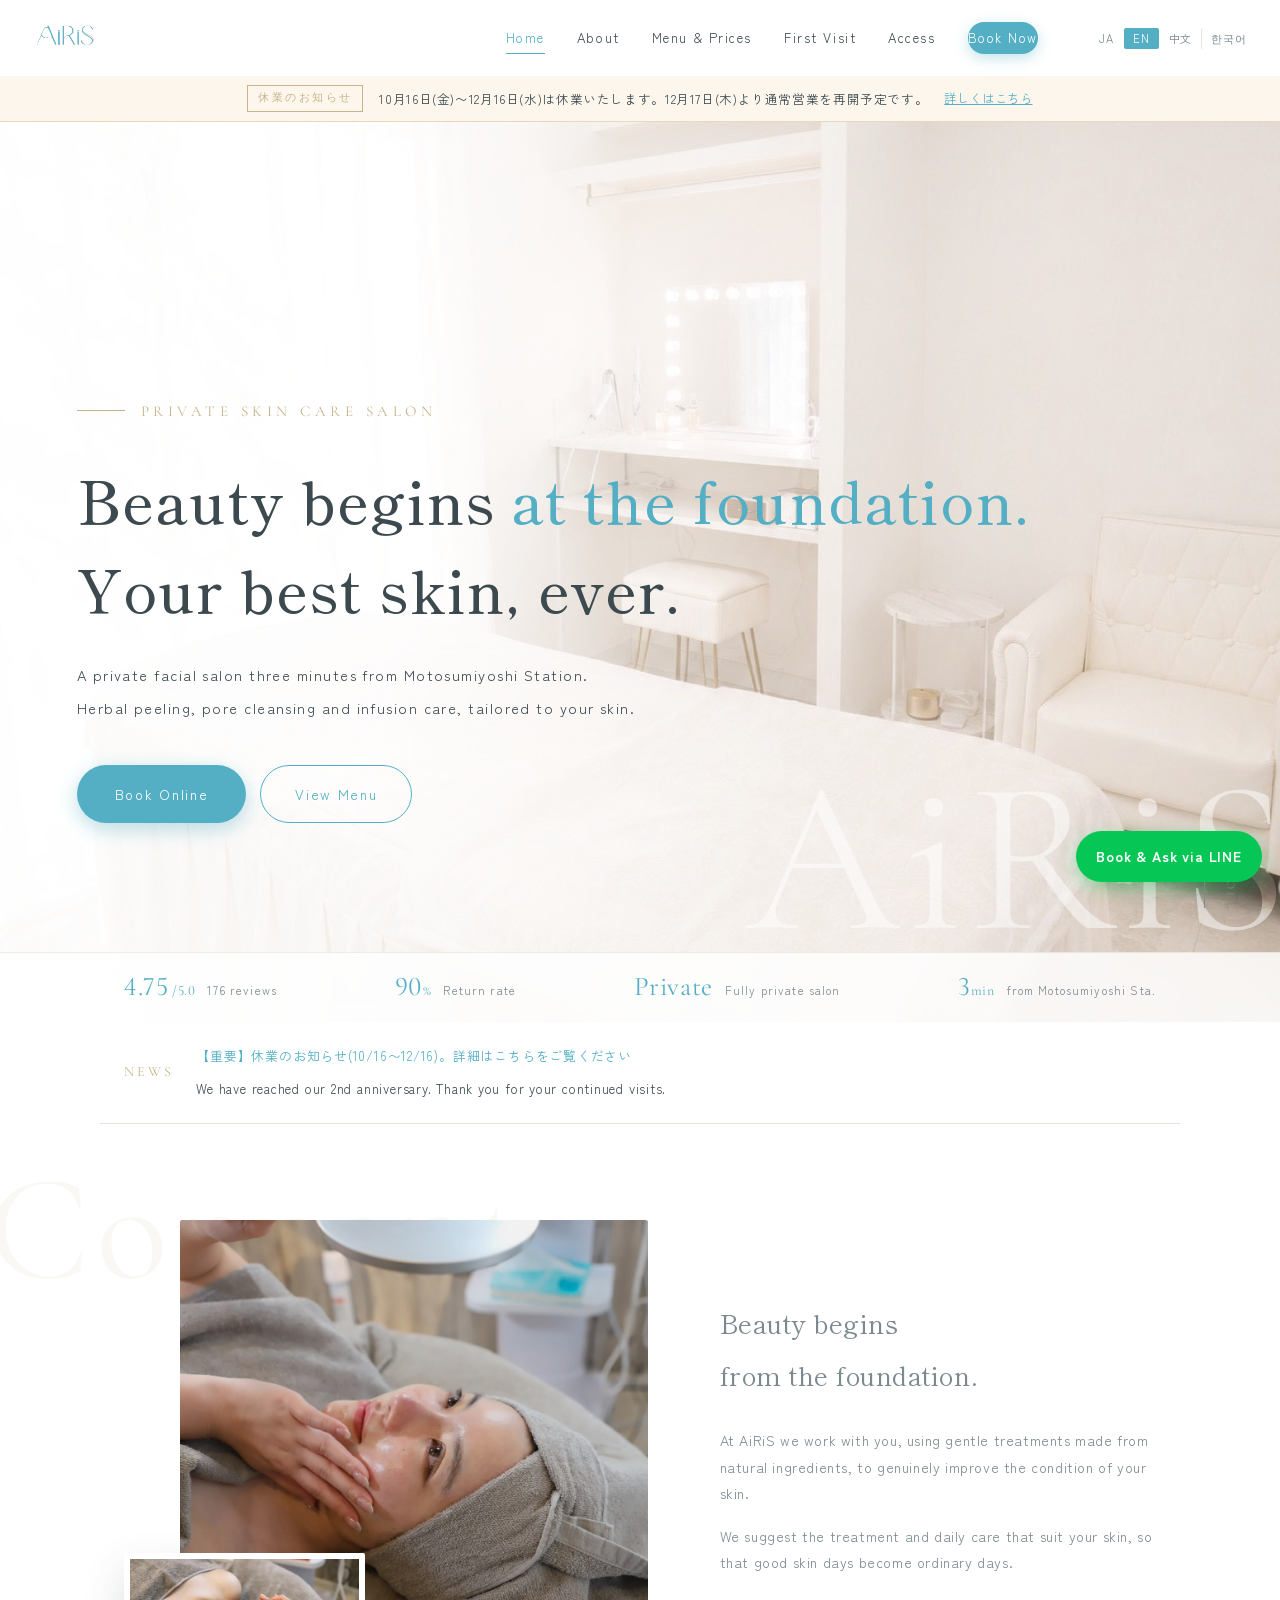
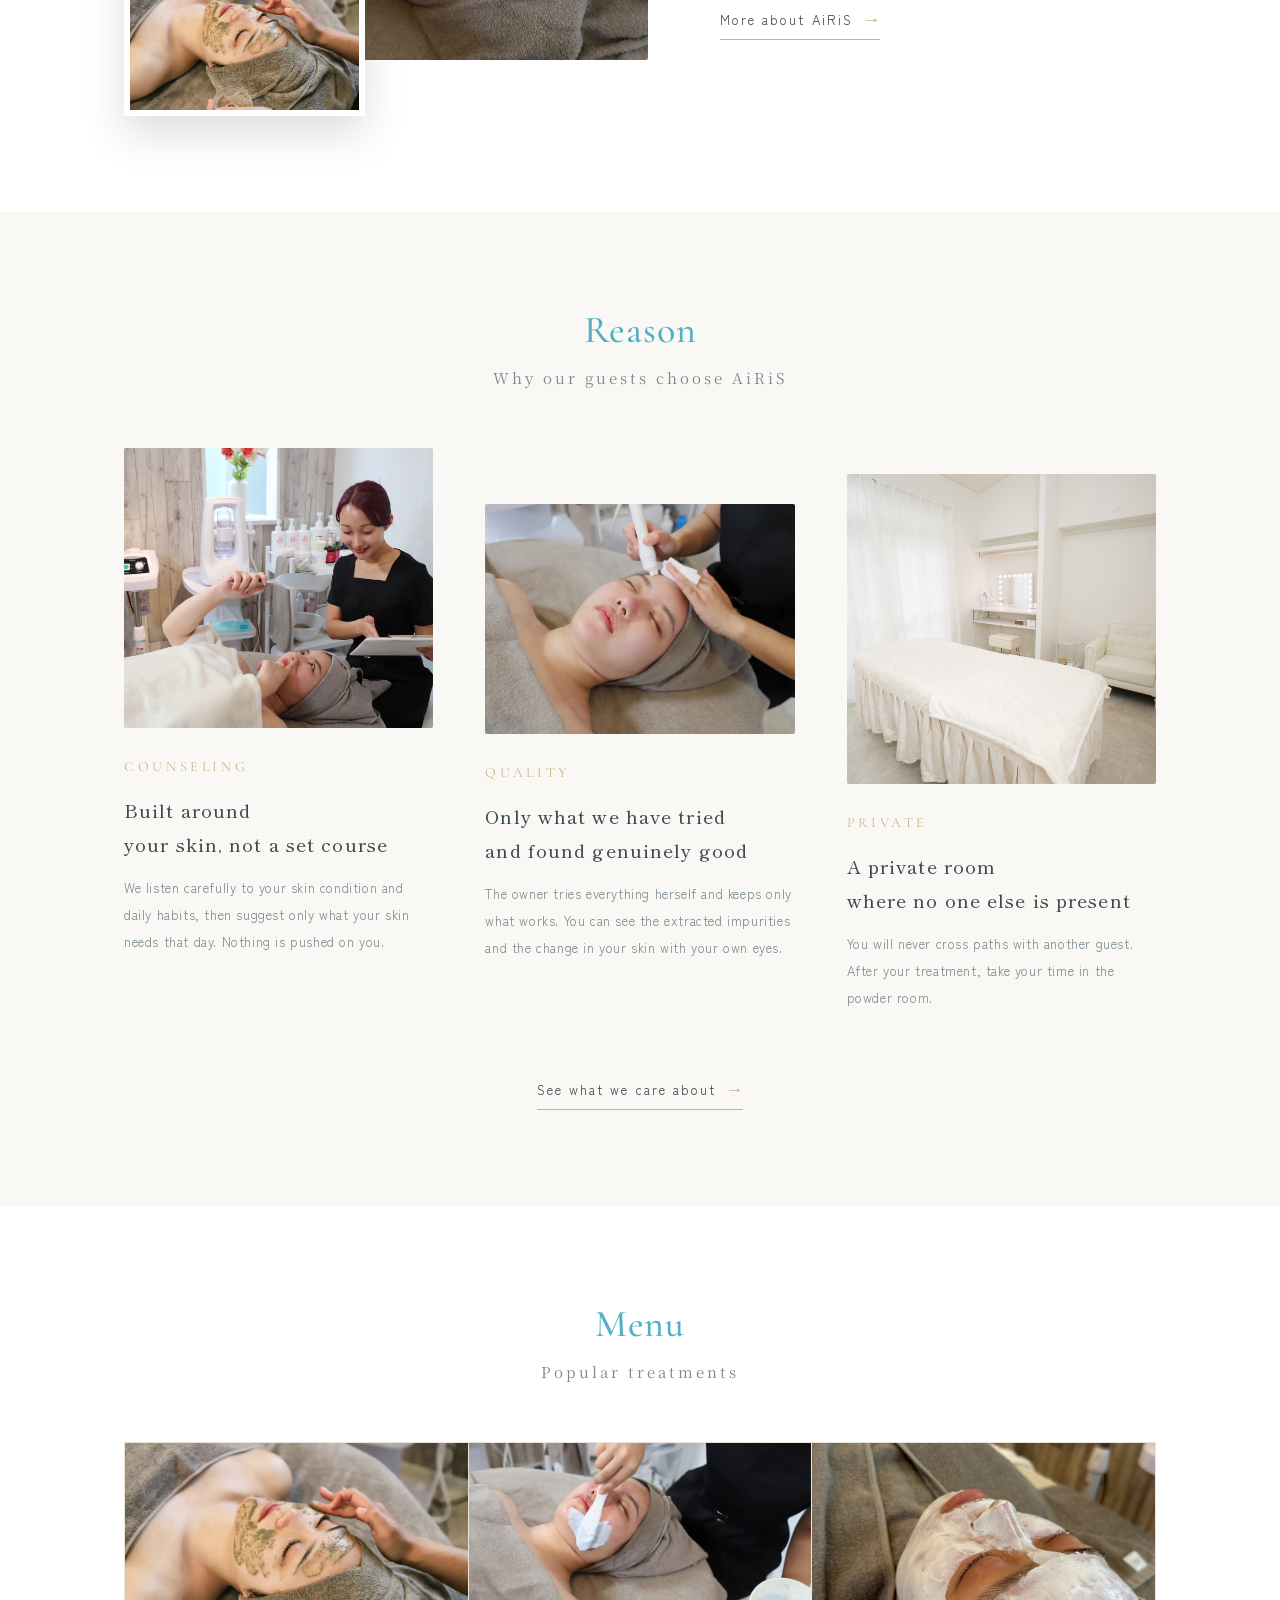
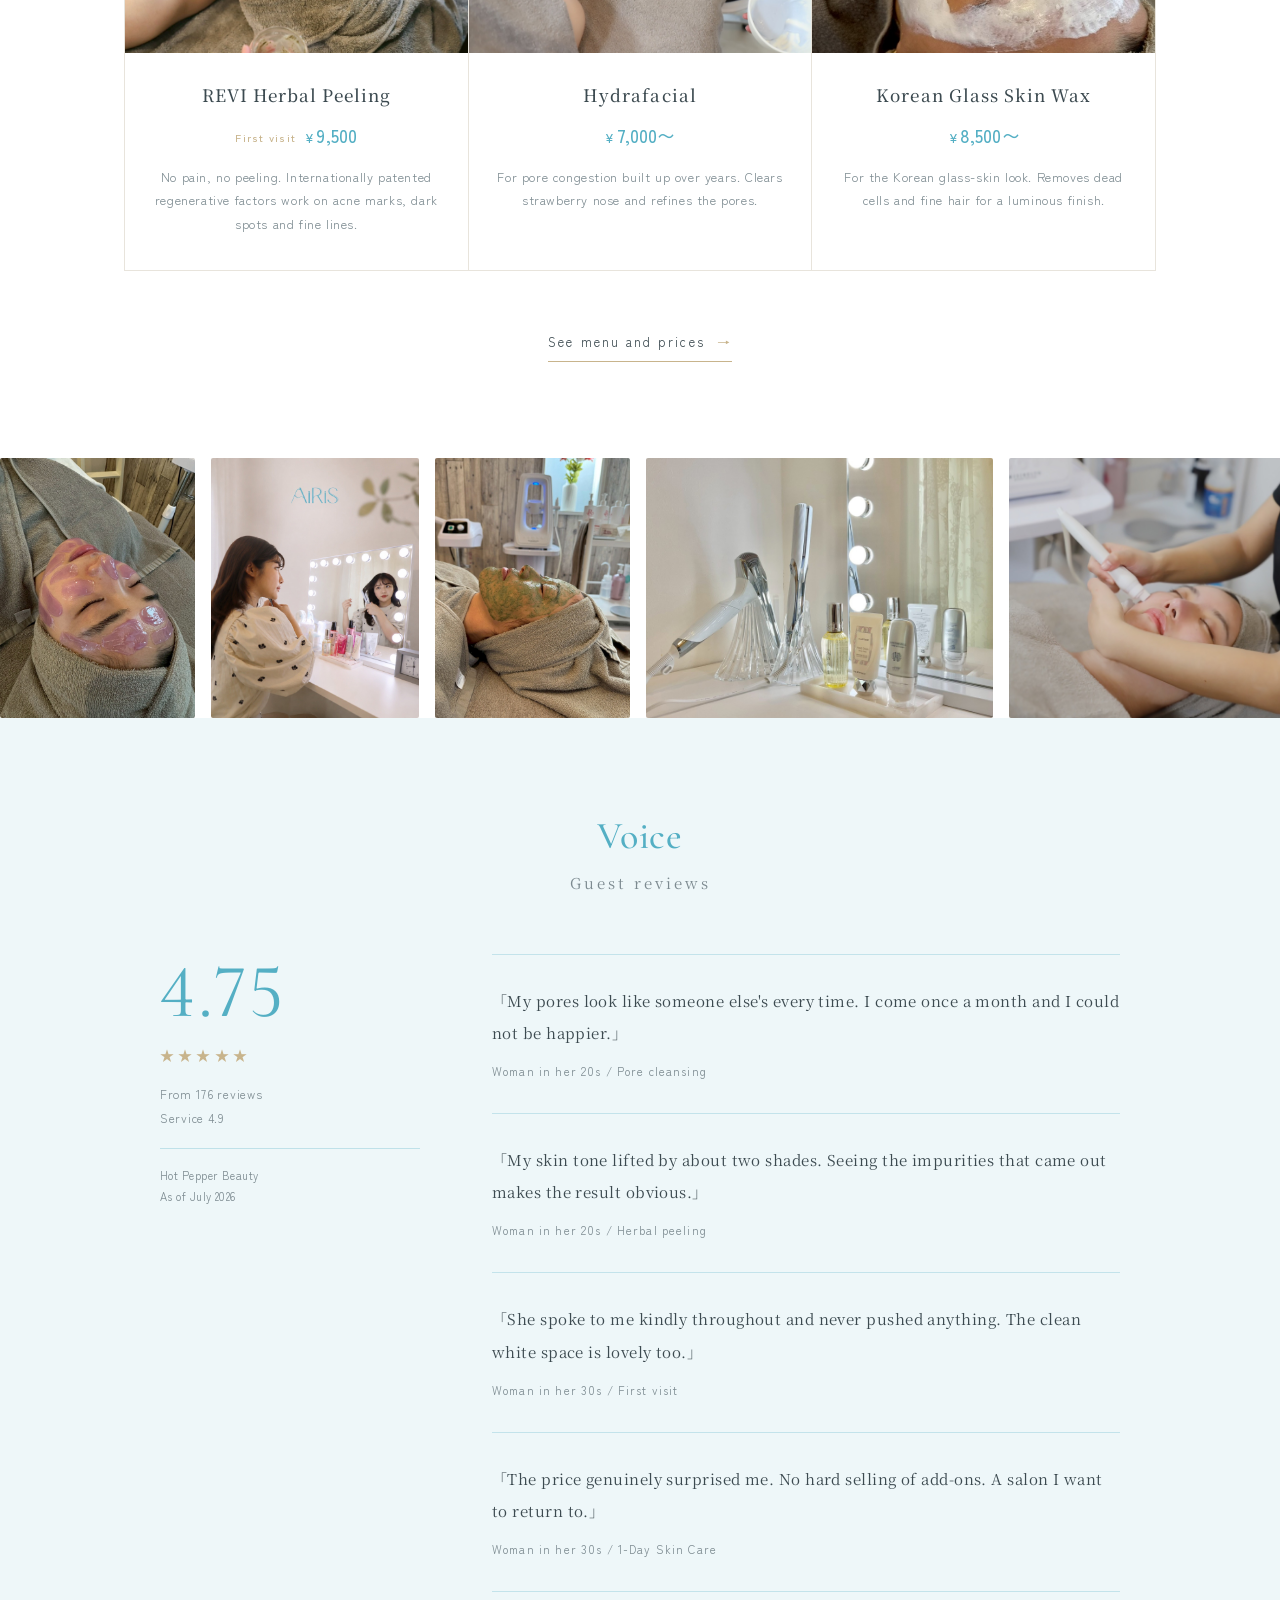
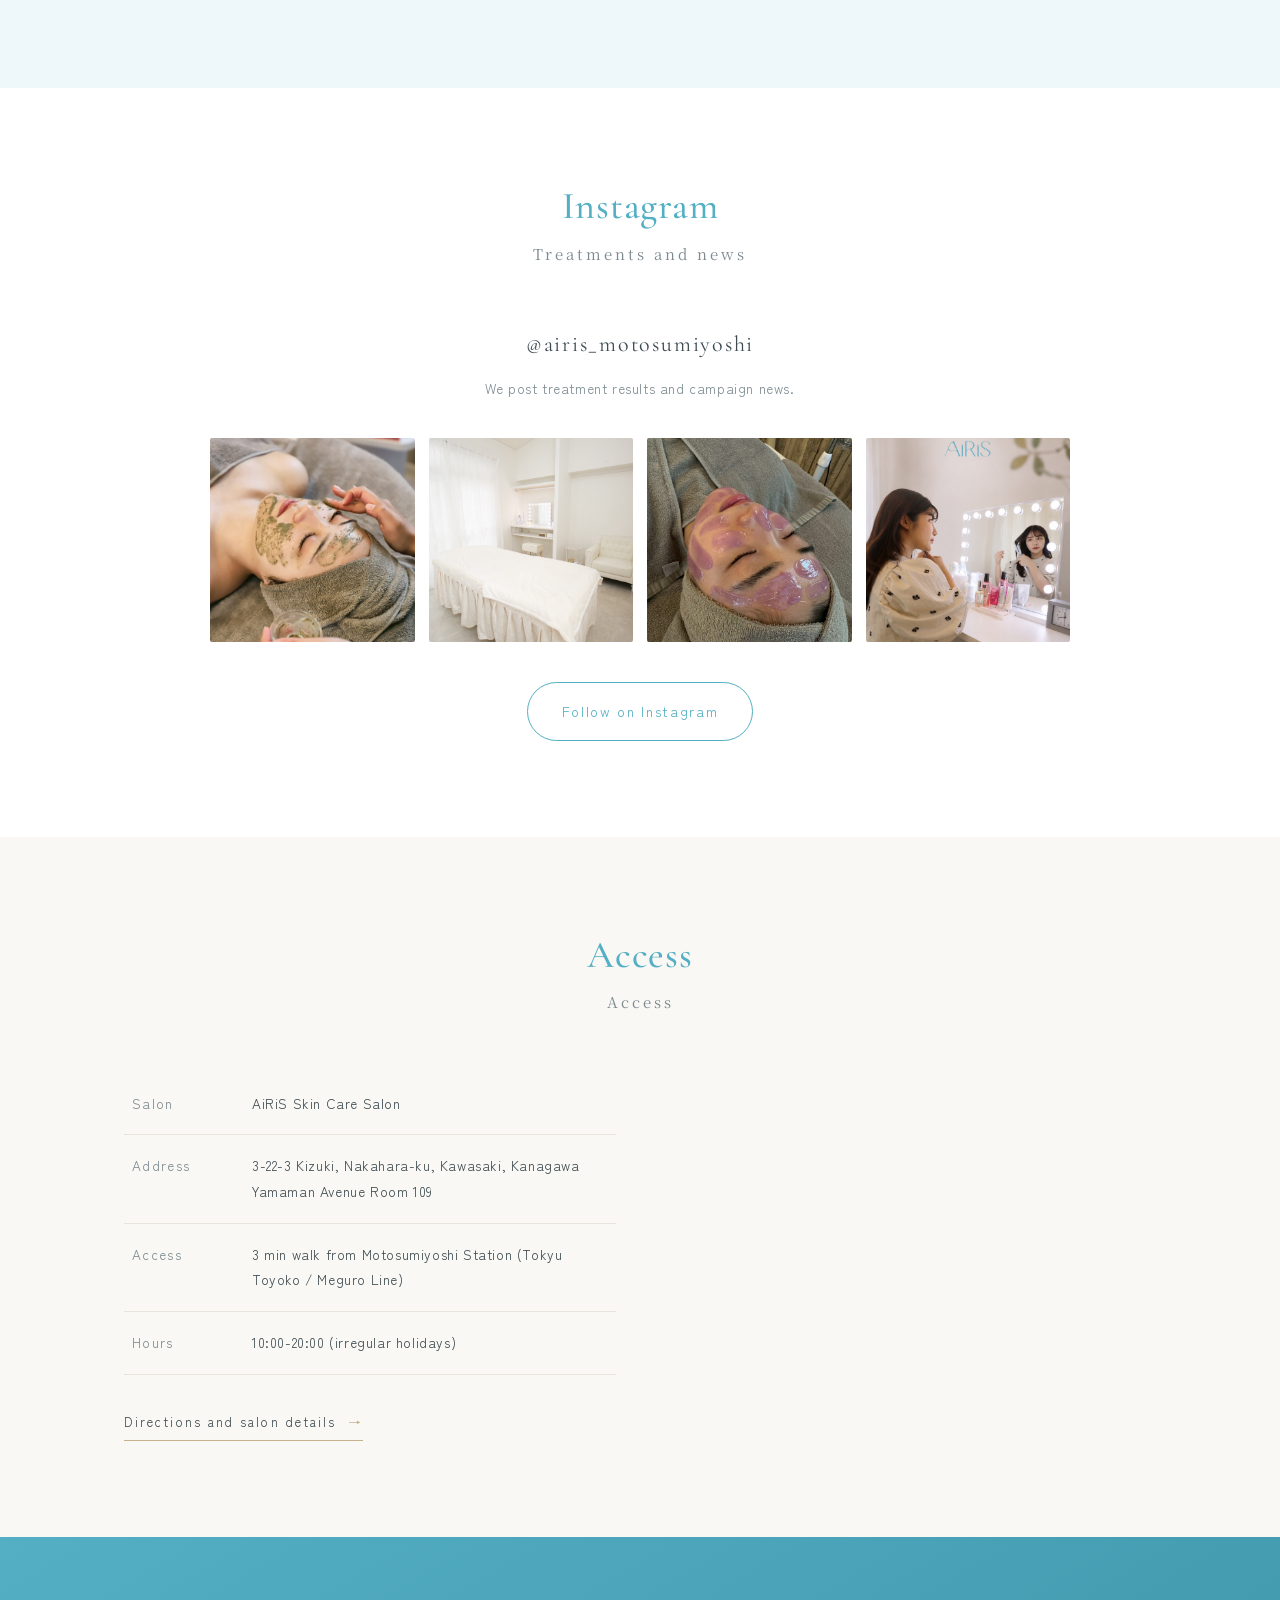
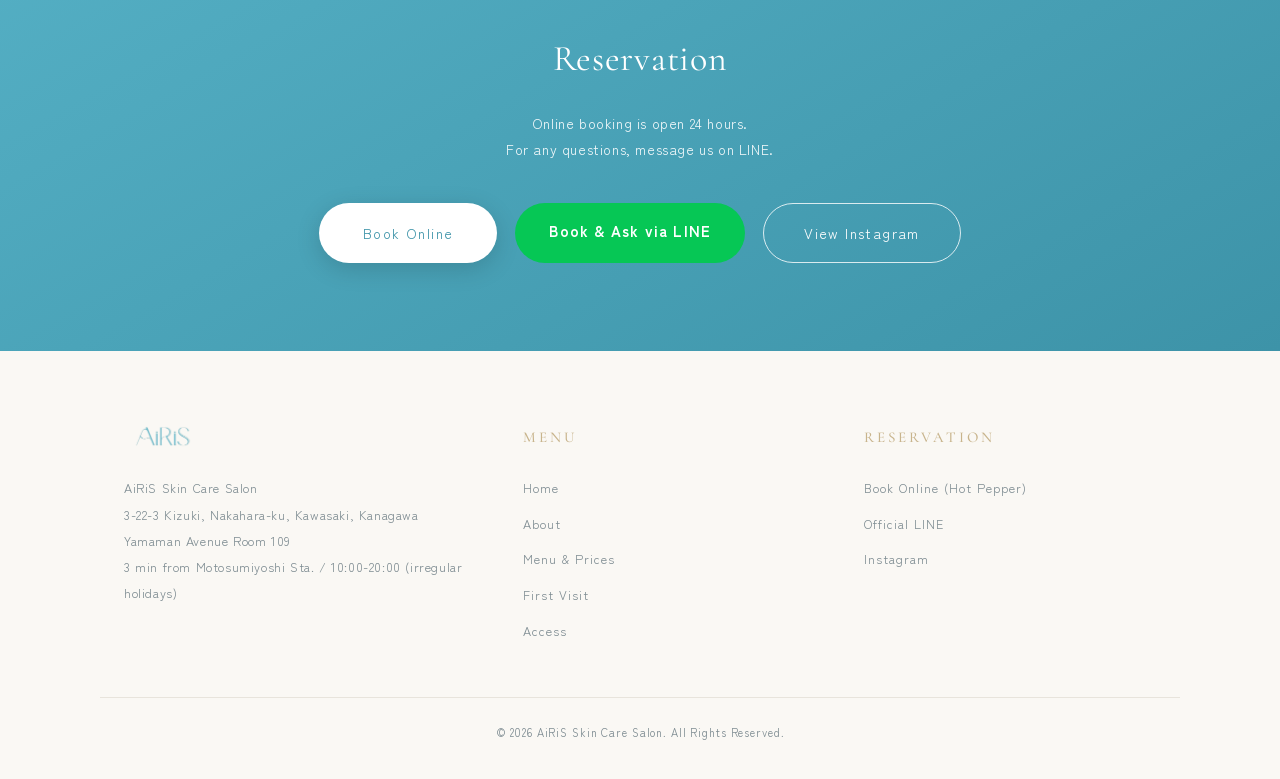
==== commit 8ee08484: "休業のお知らせページ(news.html)を新設し全ページから導線を追加 - NEWS帯とお知らせバーに詳細リンクを追加 - 告知画像(news_kyugyo_20260912.jpg)を掲載 - 本" ====
--- a/index.html
+++ b/index.html
@@ -103,6 +103,8 @@
 }
 .news-bar a{font-size:13px;color:var(--ink);letter-spacing:.06em;}
 .news-bar a:hover{color:var(--primary);}
+.news-bar .news-items{display:flex;flex-direction:column;gap:8px;min-width:0;}
+.news-bar .news-items a:first-child{color:var(--primary);}
 
 /* ---------- コンセプトダイジェスト ---------- */
 .concept-top{background:var(--white);position:relative;overflow:hidden;}
@@ -409,6 +411,7 @@
   <div class="notice-inner">
     <span class="notice-label">休業のお知らせ</span>
     <span class="notice-text">10月16日(金)〜12月16日(水)は休業いたします。12月17日(木)より通常営業を再開予定です。</span>
+    <a class="notice-link" href="news.html">詳しくはこちら</a>
   </div>
 </div>
 
@@ -494,7 +497,10 @@
 <div class="news-bar">
   <div class="inner fade">
     <span class="tag">NEWS</span>
-    <a href="https://beauty.hotpepper.jp/kr/slnH000710350/" target="_blank" rel="noopener">おかげさまで開業2周年を迎えました。いつもご来店ありがとうございます</a>
+    <div class="news-items">
+      <a href="news.html">【重要】休業のお知らせ(10/16〜12/16)。詳細はこちらをご覧ください</a>
+      <a href="https://beauty.hotpepper.jp/kr/slnH000710350/" target="_blank" rel="noopener">おかげさまで開業2周年を迎えました。いつもご来店ありがとうございます</a>
+    </div>
   </div>
 </div>
 
--- a/assets/css/style.css
+++ b/assets/css/style.css
@@ -347,10 +347,12 @@
 }
 
 /* 休業のお知らせバー（2026-10〜12） */
-.notice-bar{background:#fdf6ec;border-bottom:1px solid #e8d9b8;padding:9px 0;text-align:center;}
+.notice-bar{background:#fdf6ec;border-bottom:1px solid #e8d9b8;padding:9px 0;text-align:center;margin-top:76px;}
+@media(max-width:900px){ .notice-bar{margin-top:68px;} }
 .notice-inner{max-width:1080px;margin:0 auto;padding:0 24px;display:flex;align-items:center;justify-content:center;gap:16px;flex-wrap:wrap;}
 .notice-label{font-family:'Cormorant Garamond',serif;font-size:11px;letter-spacing:.22em;color:var(--gold);border:1px solid var(--gold);padding:2px 10px;white-space:nowrap;}
 .notice-text{font-size:12.5px;color:var(--ink);letter-spacing:.05em;line-height:1.7;}
+.notice-link{font-size:12px;color:var(--primary);text-decoration:underline;letter-spacing:.05em;white-space:nowrap;}
 @media(max-width:640px){.notice-text{font-size:11.5px;text-align:center;}}
 
 /* LINE導線(2026-08-25追加) */
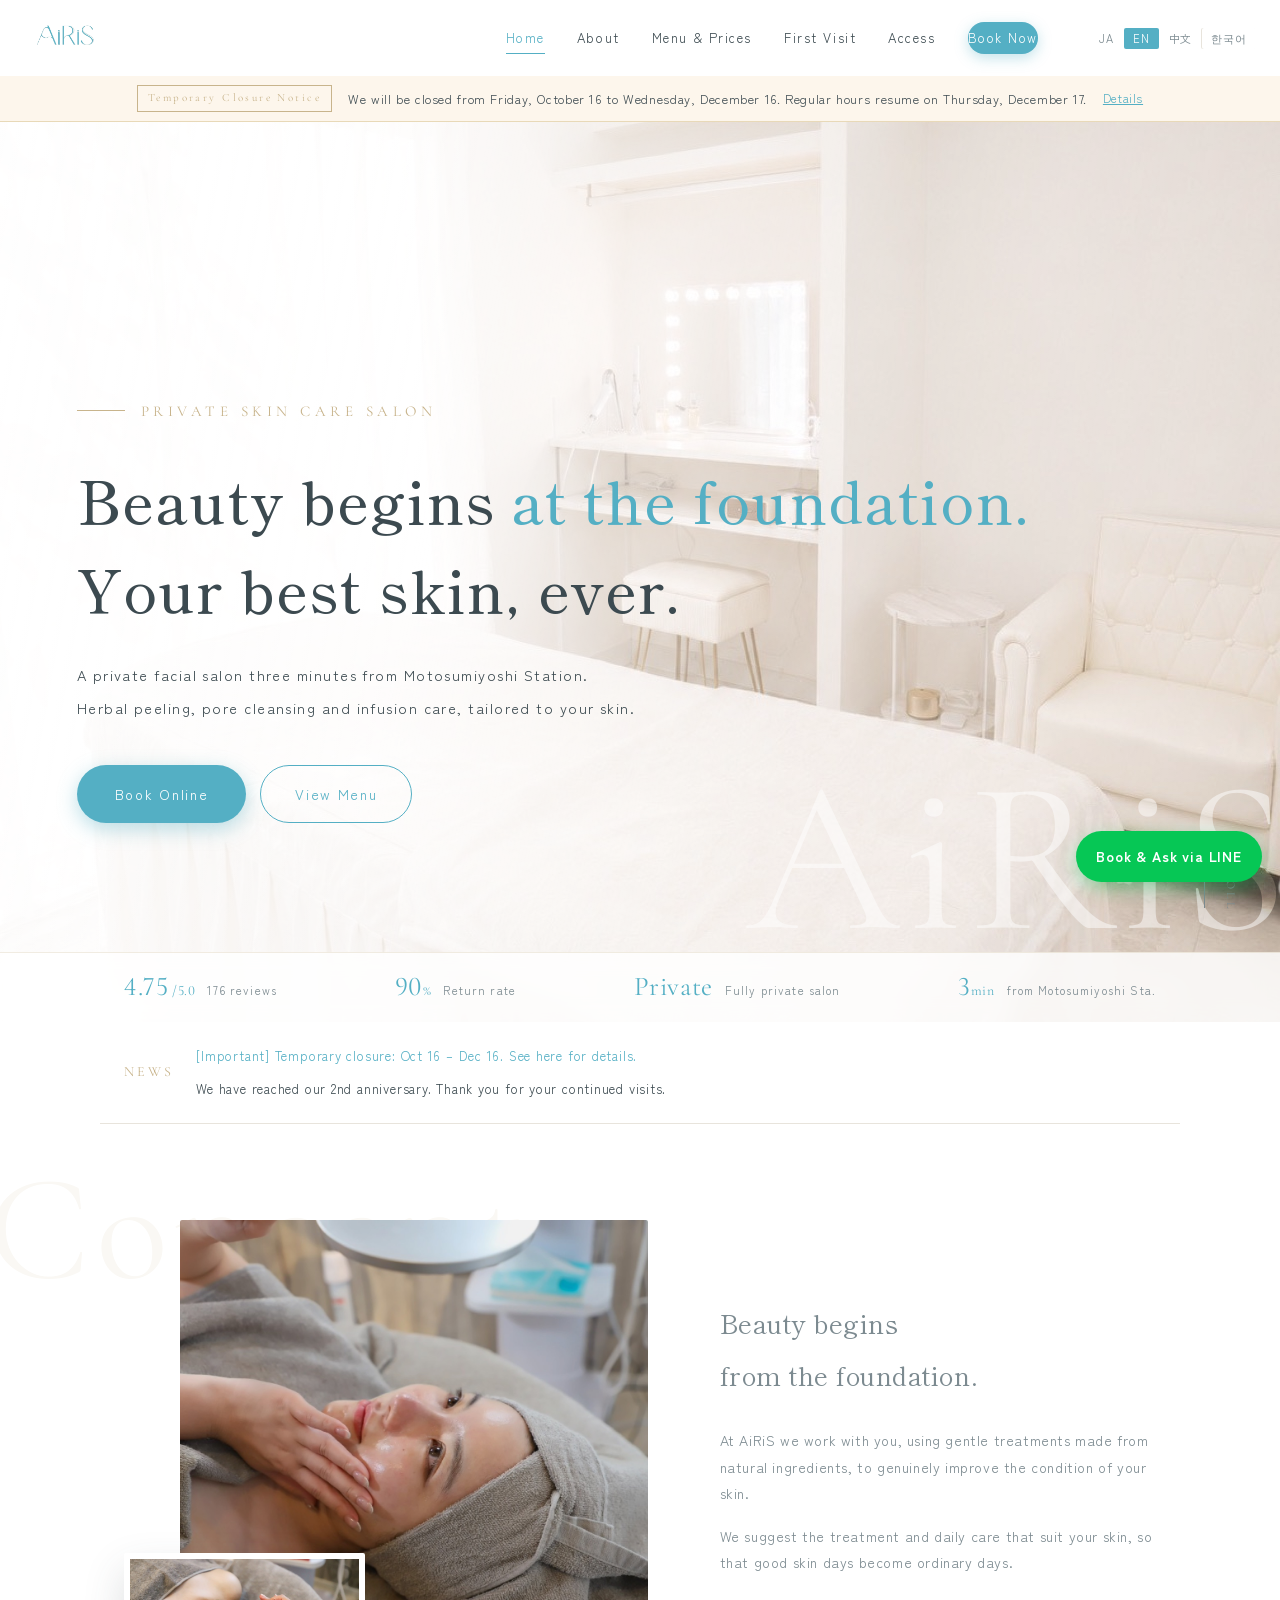
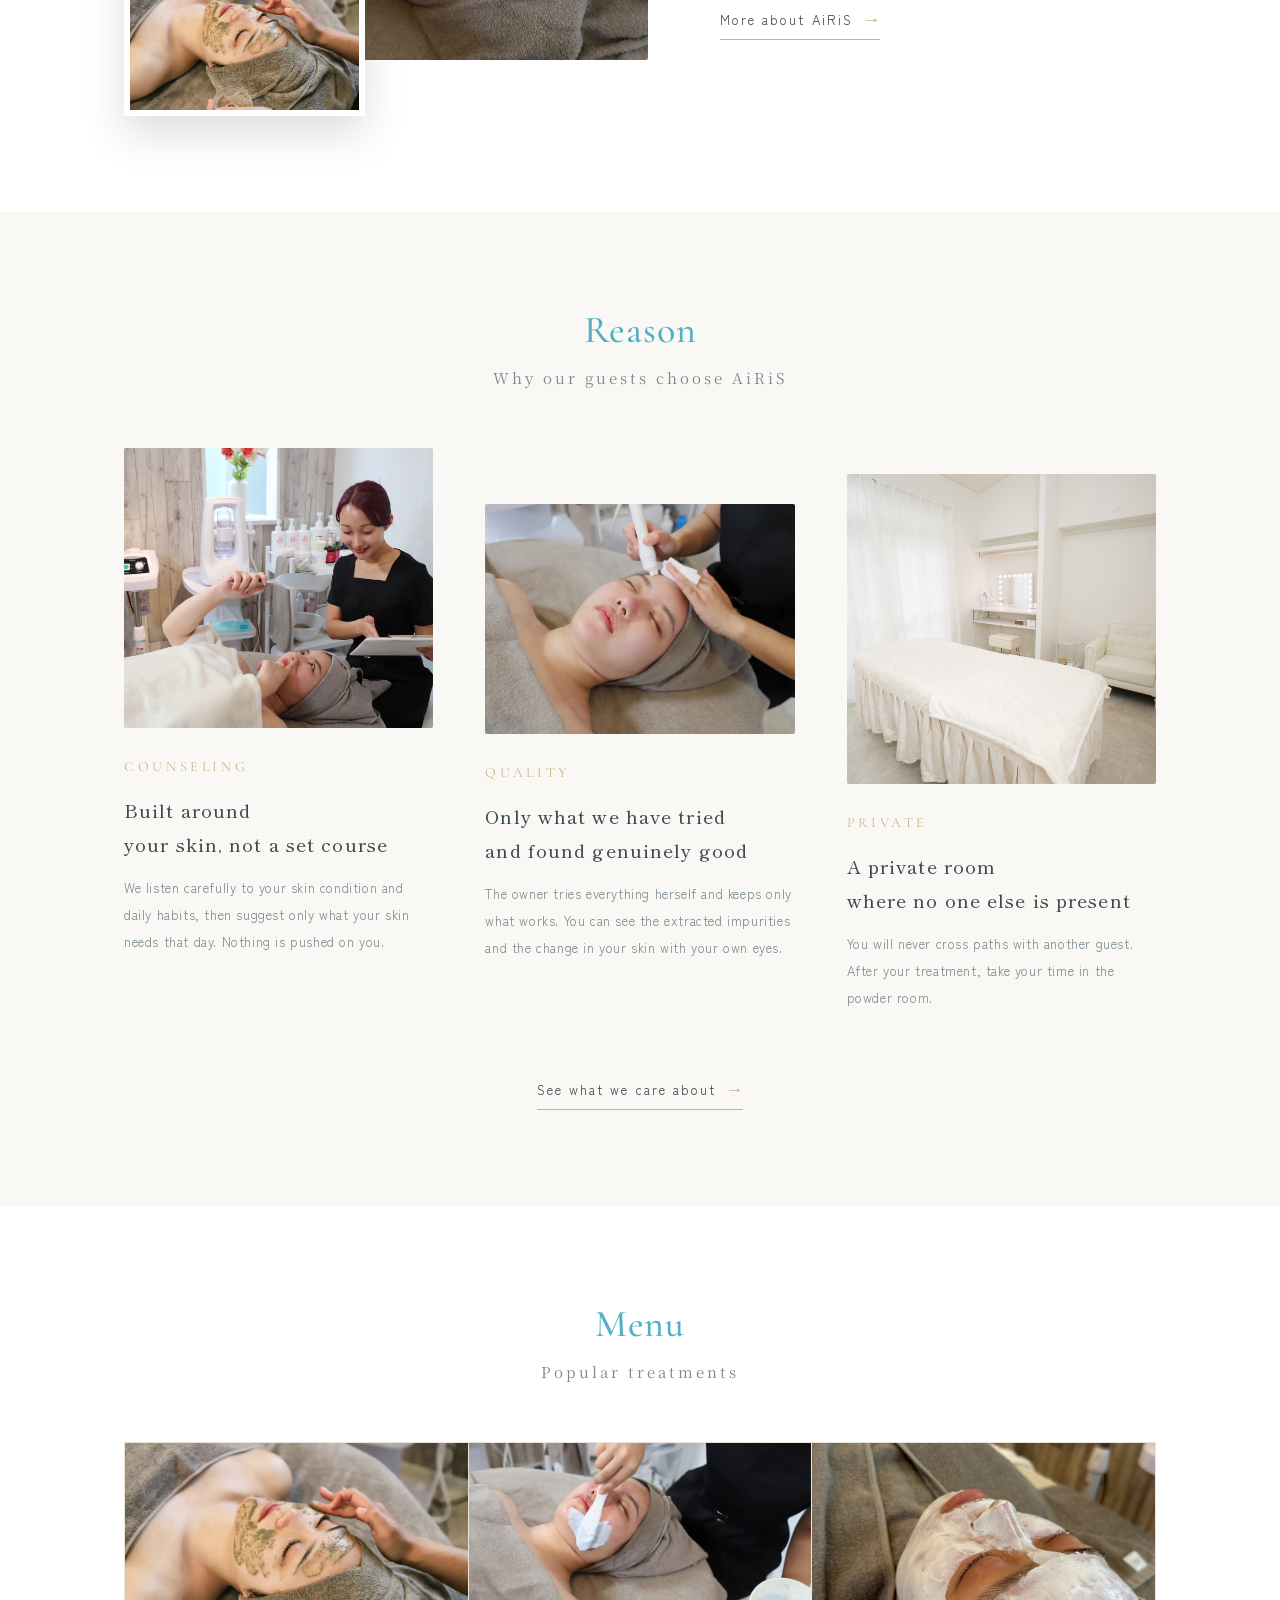
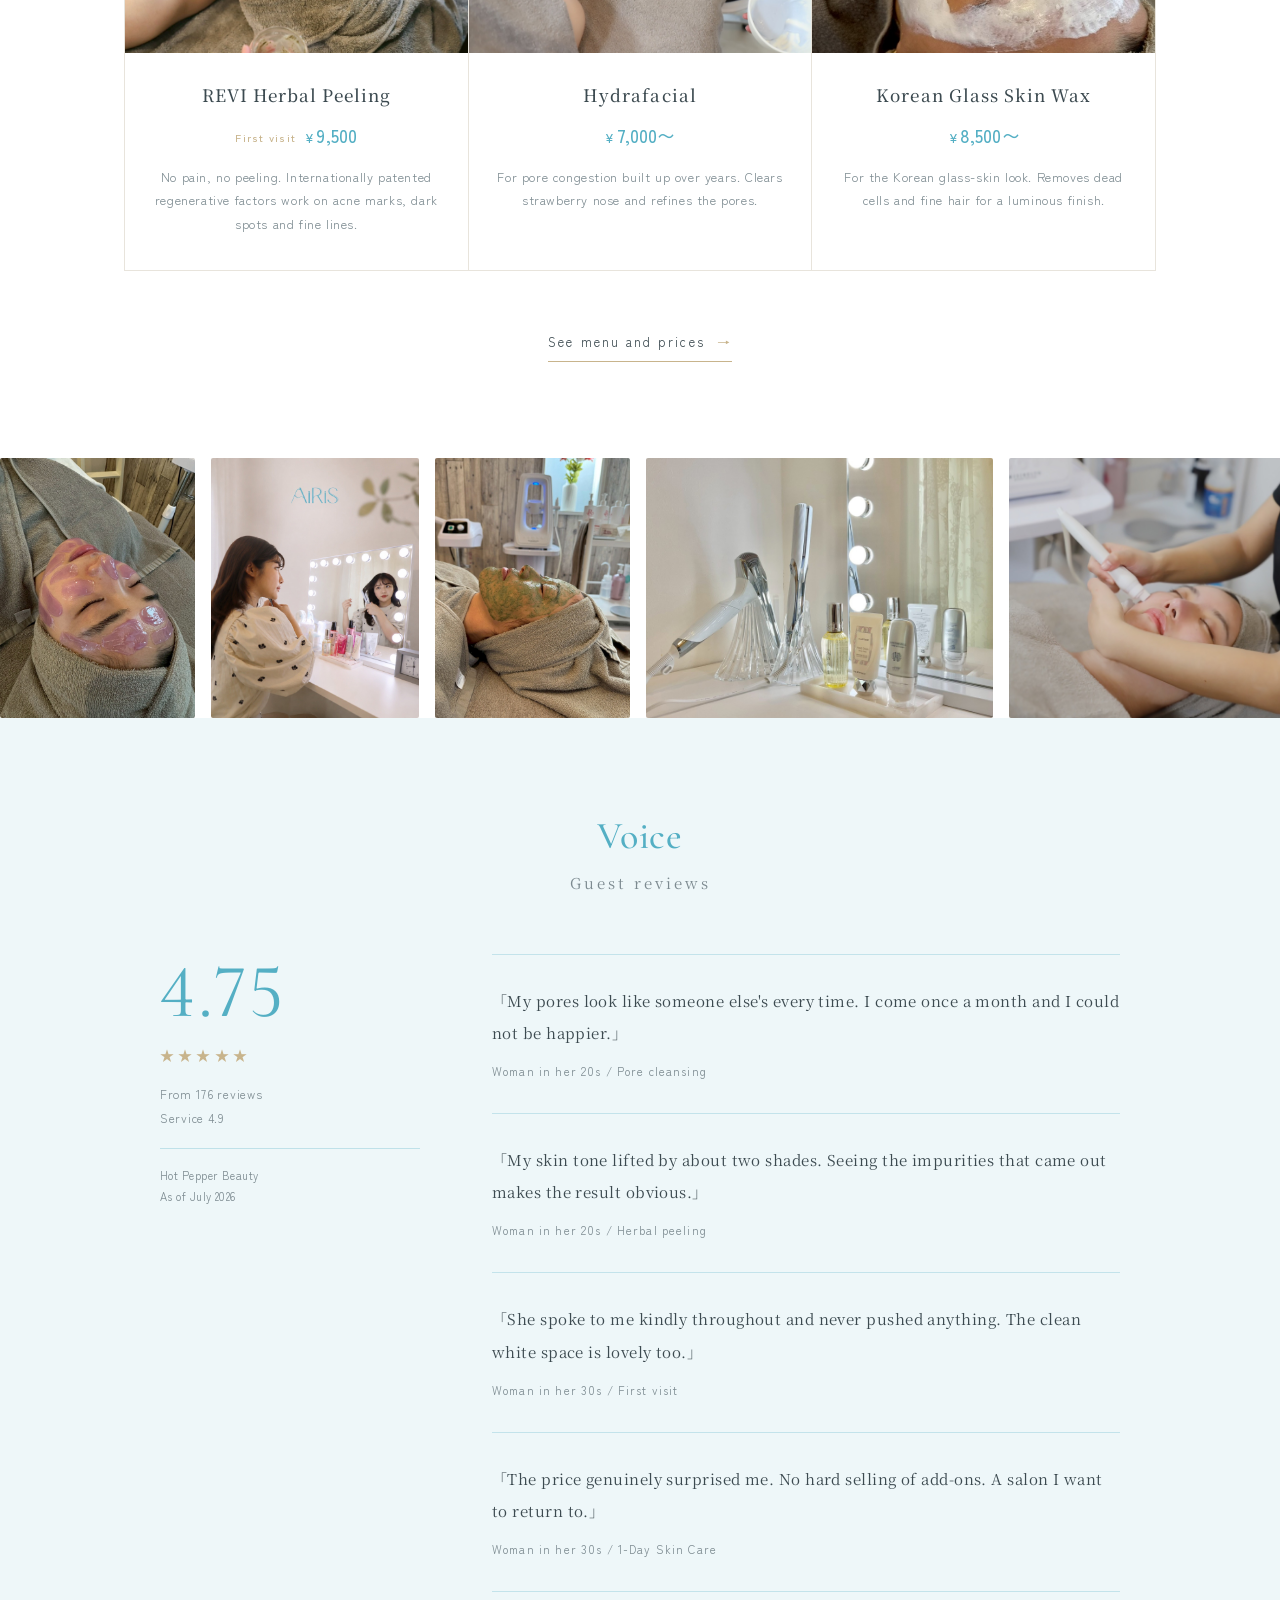
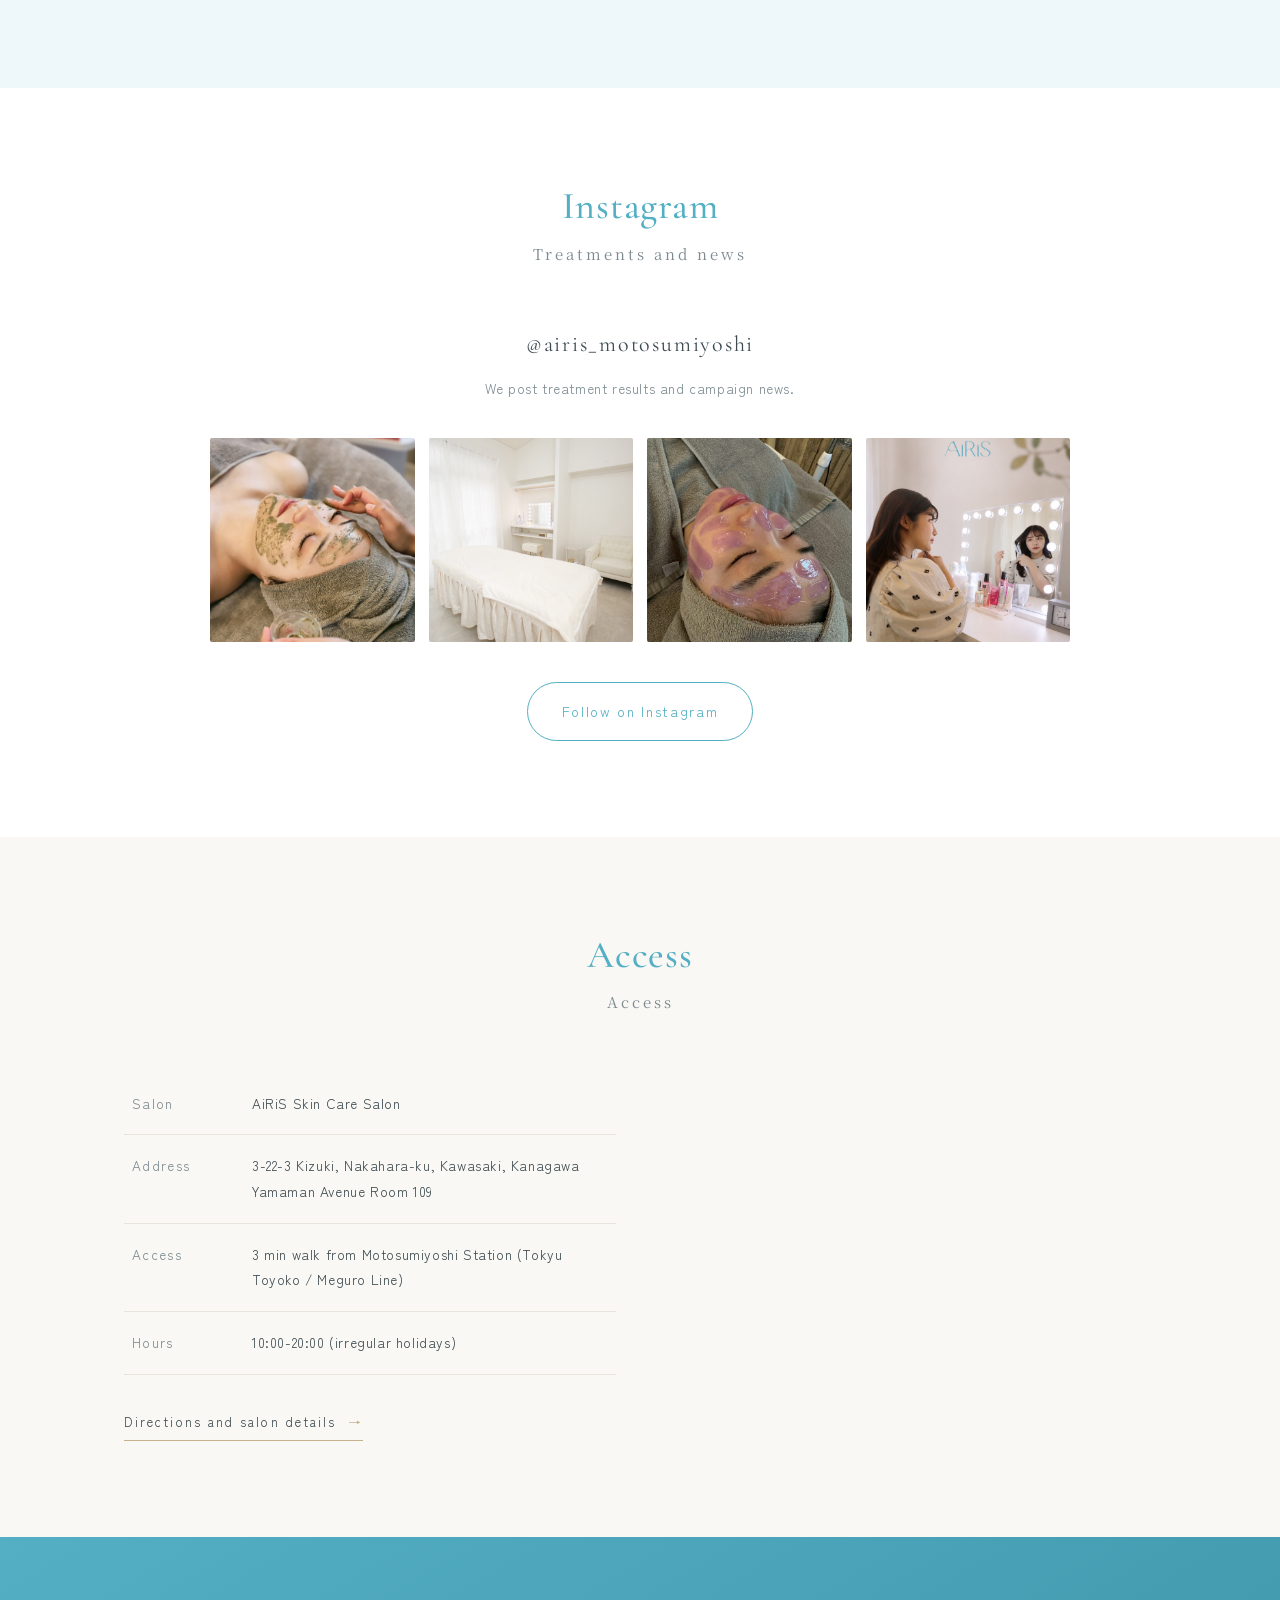
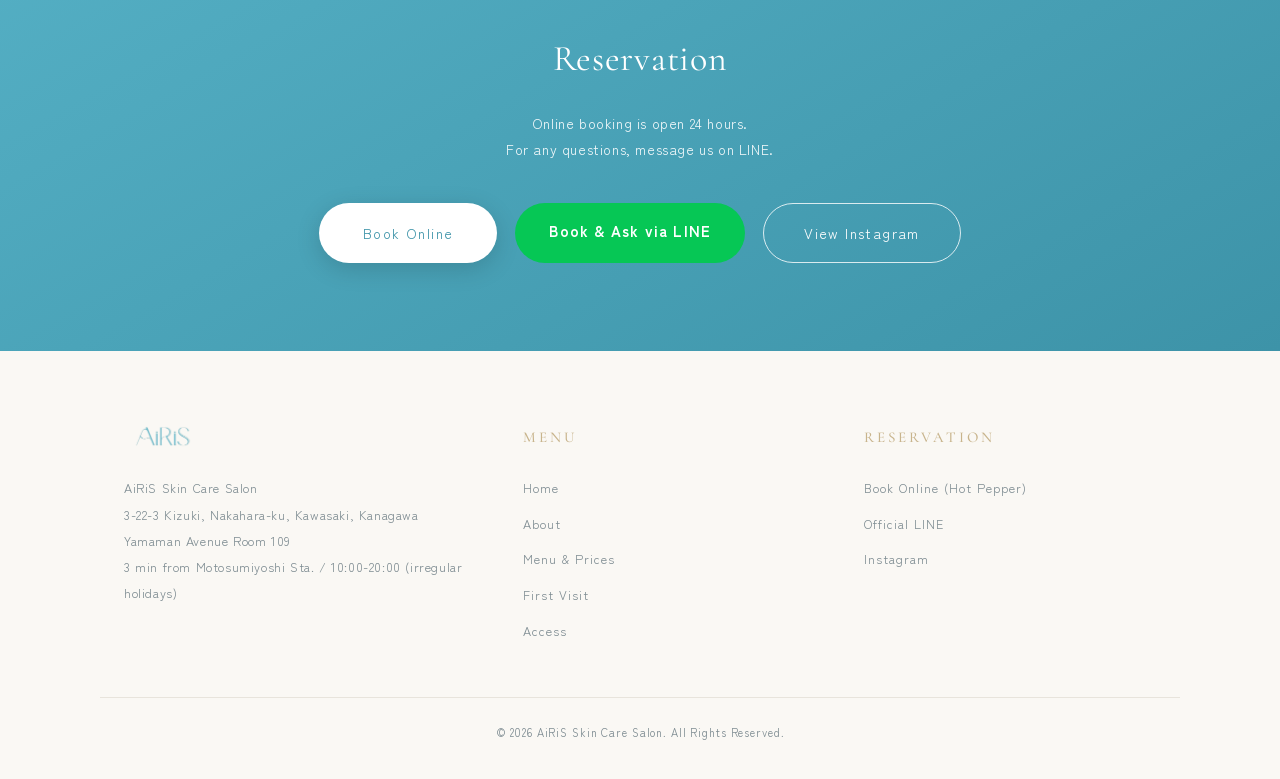
==== commit 30d2c3e1: "休業のお知らせ・ニュース関連の全文言を4言語対応(EN/简体中文/한국어) - i18n辞書に休業バー・NEWS帯・お知らせページ本文の19キー×3言語を追加 - 全ページのi18n.js読み込みをv" ====
--- a/index.html
+++ b/index.html
@@ -745,7 +745,7 @@
 })();
 </script>
 <script src="assets/js/main.js"></script>
-<script src="assets/js/i18n.js?v=20260903c"></script>
+<script src="assets/js/i18n.js?v=20260913a"></script>
   <a class="line-float" href="https://lin.ee/OLIGNB0" target="_blank" rel="noopener">LINEで予約・相談</a>
 </body>
 </html>
